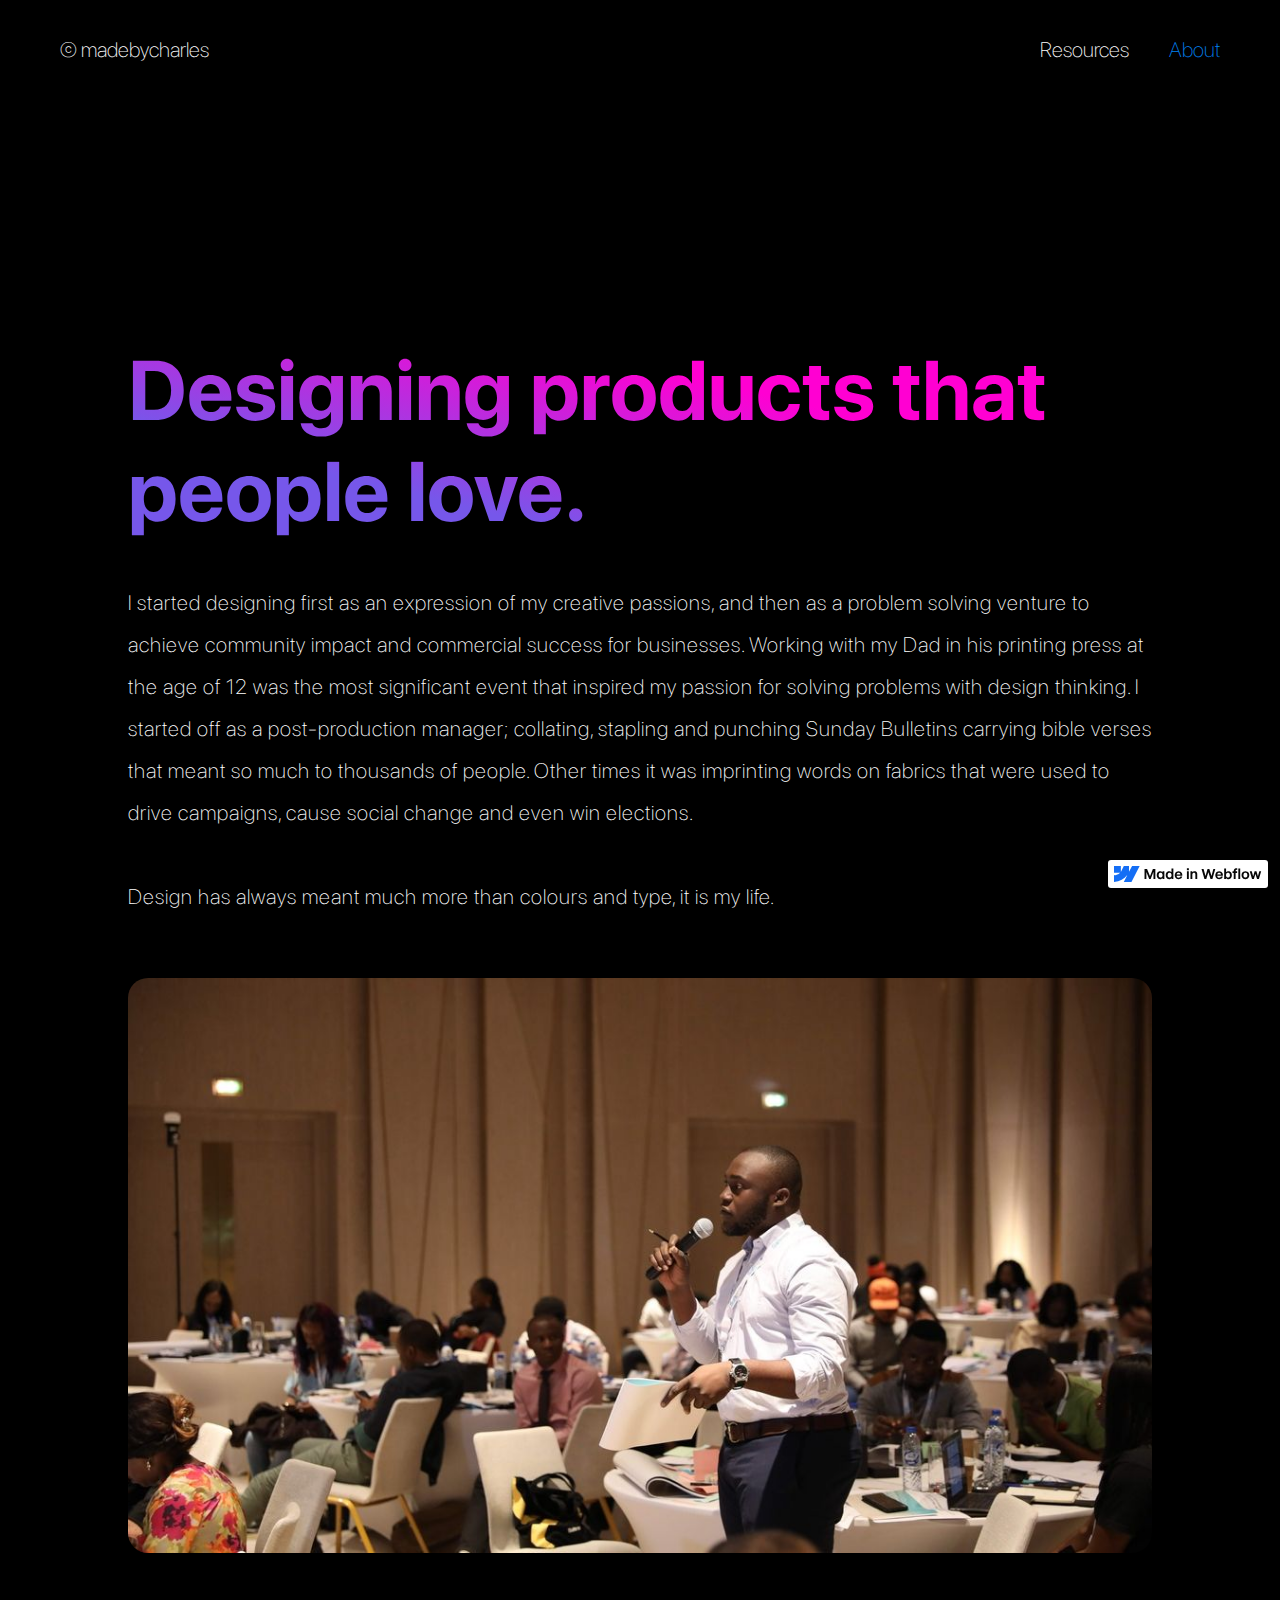
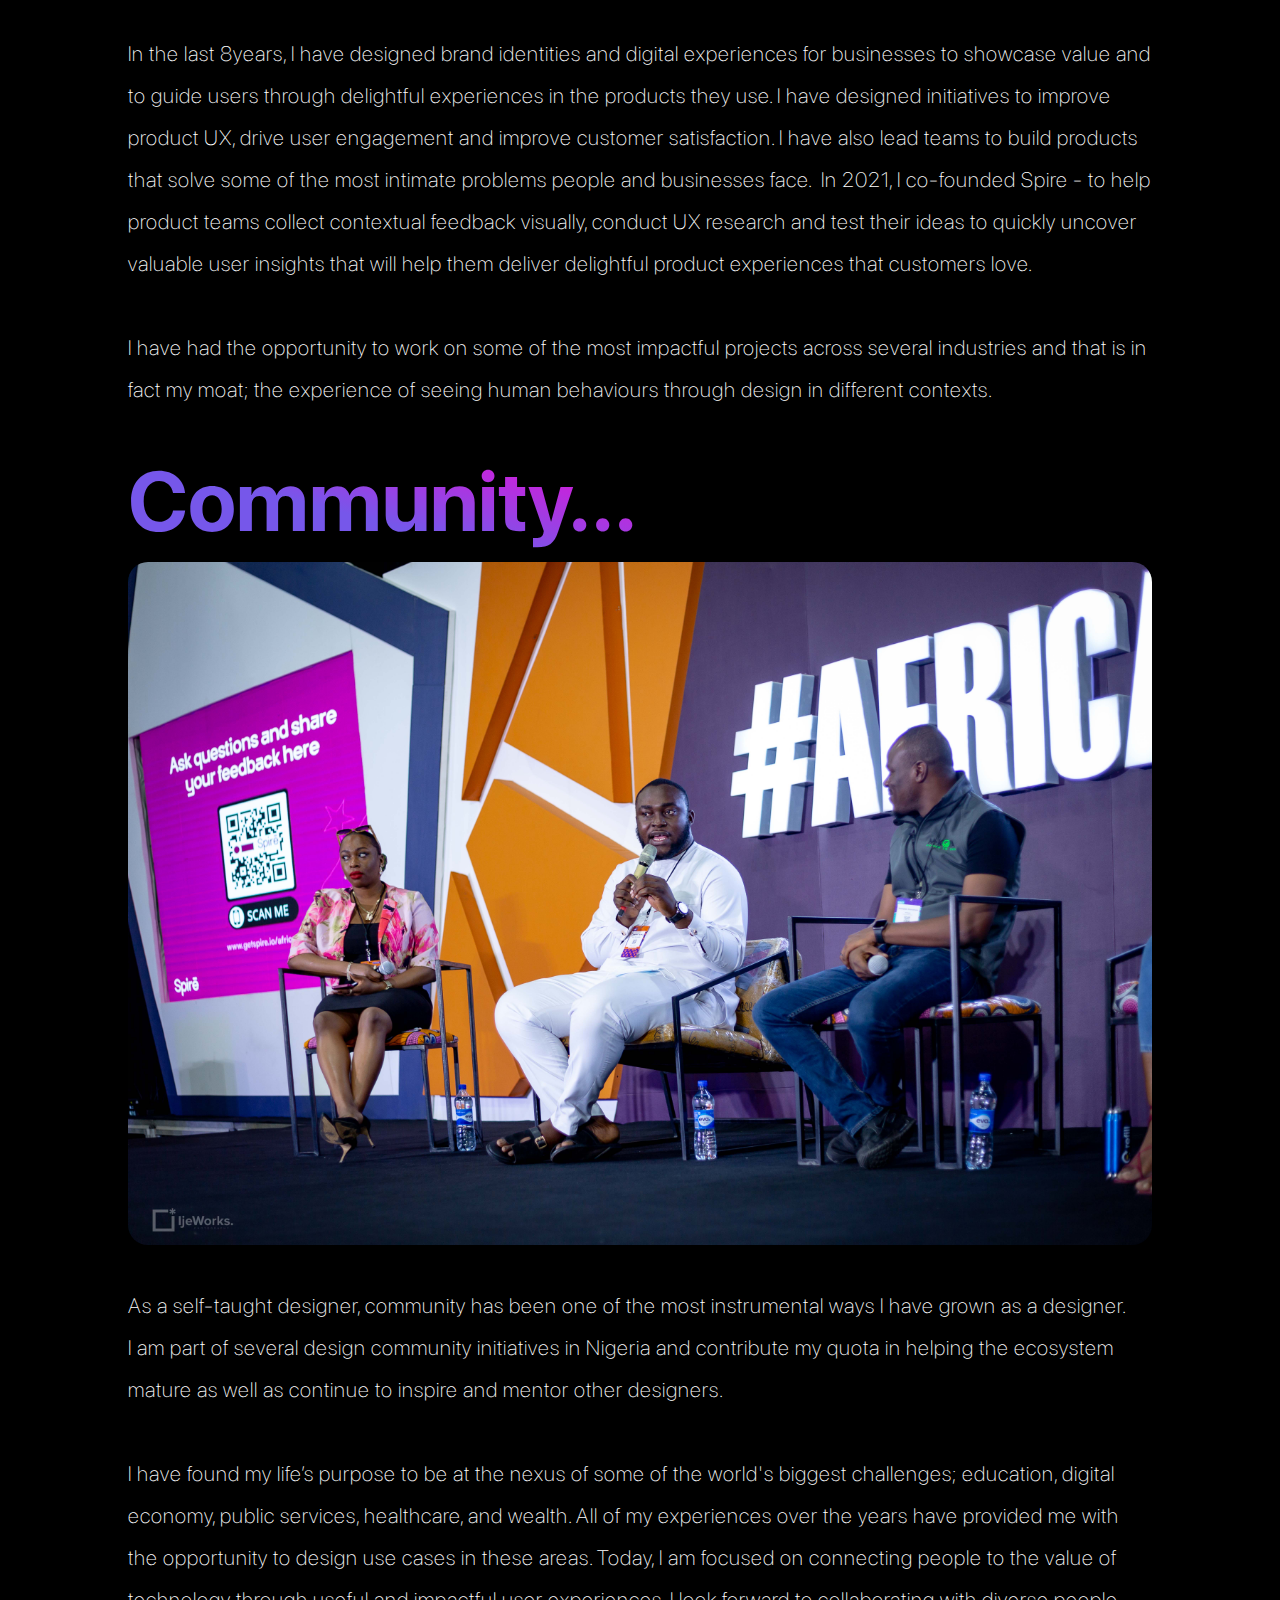
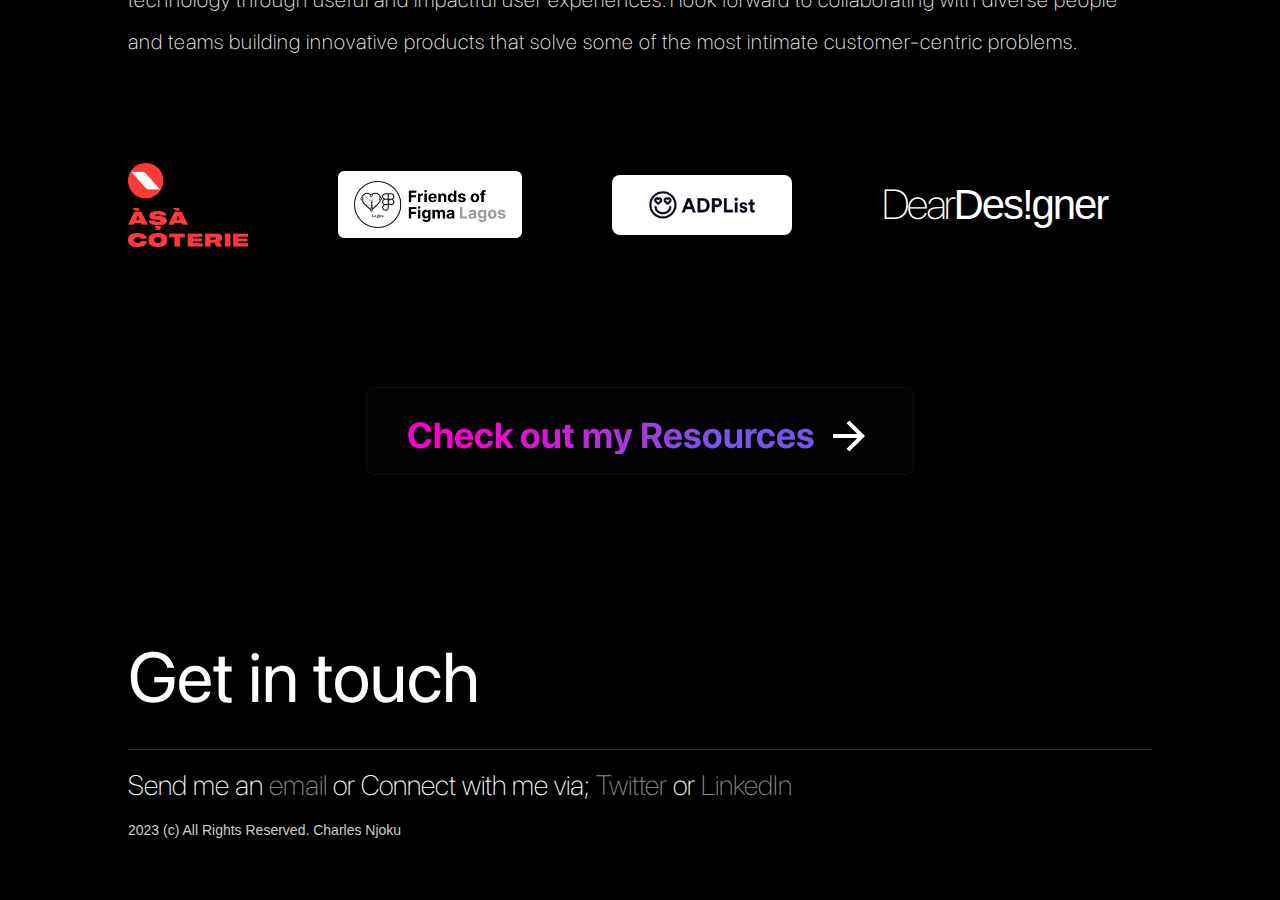
==== about.html @ 7028f0f1 "Updated website" ====
<!DOCTYPE html><!-- This site was created in Webflow. https://www.webflow.com --><!-- Last Published: Sat Oct 28 2023 09:27:41 GMT+0000 (Coordinated Universal Time) --><html data-wf-domain="madebycharley.webflow.io" data-wf-page="6355aa04afc16669c906de0a" data-wf-site="626efb1a12ae83162739e58c" data-wf-status="1" lang="en"><head>
	<meta http-equiv="Content-Type" content="text/html; charset=UTF-8"/>
<title>About | Charles Njoku</title>
	<link rel="canonical" href="http://madebycharley.webflow.io/about.html" />
<meta content="Charles is a technology entrepreneur and product designer with over 7years of experience designing and building impactful products" name="description"/><meta content="About | Charles Njoku" property="og:title"/><meta content="Charles is a technology entrepreneur and product designer with over 7years of experience designing and building impactful products" property="og:description"/><meta content="626efb1a12ae83162739e58c/62871b197a5df7852f27b88c_Screenshot 2022-05-20 at 05.34.19.png" property="og:image"/><meta content="About | Charles Njoku" property="twitter:title"/><meta content="Charles is a technology entrepreneur and product designer with over 7years of experience designing and building impactful products" property="twitter:description"/><meta content="626efb1a12ae83162739e58c/62871b197a5df7852f27b88c_Screenshot 2022-05-20 at 05.34.19.png" property="twitter:image"/><meta property="og:type" content="website"/><meta content="summary_large_image" name="twitter:card"/><meta content="width=device-width, initial-scale=1" name="viewport"/><meta content="Webflow" name="generator"/><link href="626efb1a12ae83162739e58c/css/madebycharley.webflow.e429fa708.css" rel="stylesheet" type="text/css"/><link href="https://fonts.googleapis.com" rel="preconnect"/><link href="https://fonts.gstatic.com" rel="preconnect" /><script src="ajax/libs/webfont/1.6.26/webfont.js" type="text/javascript"></script><script type="text/javascript">WebFont.load({  google: {    families: ["Gilda Display:regular"]  }});</script><script type="text/javascript">!function(o,c){var n=c.documentElement,t=" w-mod-";n.className+=t+"js",("ontouchstart"in o||o.DocumentTouch&&c instanceof DocumentTouch)&&(n.className+=t+"touch")}(window,document);</script><link href="626efb1a12ae83162739e58c/626f0499f31a954118c64ca2_32favicon.png" rel="shortcut icon" type="image/x-icon"/><link href="626efb1a12ae83162739e58c/626f04a3e9c905685769ca5d_256Webclip.png" rel="apple-touch-icon"/><script async="" src="https://www.googletagmanager.com/gtag/js?id=G-E3GXM5QDPF"></script><script type="text/javascript">window.dataLayer = window.dataLayer || [];function gtag(){dataLayer.push(arguments);}gtag('js', new Date());gtag('set', 'developer_id.dZGVlNj', true);gtag('config', 'G-E3GXM5QDPF');</script><!-- Google tag (gtag.js) -->
<script async src="https://www.googletagmanager.com/gtag/js?id=G-87N7XJH1MG"></script>
<script>
  window.dataLayer = window.dataLayer || [];
  function gtag(){dataLayer.push(arguments);}
  gtag('js', new Date());
  gtag('config', 'G-87N7XJH1MG');
</script></head><body class="pbody"><div data-animation="over-right" data-collapse="medium" data-duration="600" data-easing="ease" data-easing2="ease" data-doc-height="1" role="banner" class="navbar-2 w-nav"><a href="index.html" class="link-block-2 w-inline-block"><div class="text-block-4">© madebycharles</div></a><nav role="navigation" class="nav-menu-2 w-nav-menu"><a href="resources.html" class="pnavlink w-nav-link">Resources</a><a href="about.html" aria-current="page" class="pnavlink w-nav-link w--current">About</a></nav><div class="pmenu w-nav-button"><div class="icon-2 w-embed"><svg width="420" height="420" viewBox="0 0 24 24" fill="none" xmlns="http://www.w3.org/2000/svg">
<path d="M21 18.0001V20.0001H3V18.0001H21ZM6.596 3.90405L8.01 5.31805L4.828 8.50005L8.01 11.6821L6.596 13.0961L2 8.50005L6.596 3.90405ZM21 11.0001V13.0001H12V11.0001H21ZM21 4.00005V6.00005H12V4.00005H21Z" fill="currentColor"/>
</svg>
</div></div></div><div class="container w-container"><div class="div-block-12"><div class="margin"><h1 data-w-id="a2817b97-4e95-5607-36d5-6ddf8317a5cd" class="heading-14">Designing products that people love. </h1><p data-w-id="aaefde5f-9d6b-d6ff-3e7e-3e6c46dedc77" class="paragraph-2">I started designing first as an expression of my creative passions, and then as a problem solving venture to achieve community impact and commercial success for businesses. Working with my Dad in his printing press at the age of 12 was the most significant event that inspired my passion for solving problems with design thinking. I started off as a post-production manager; collating, stapling and punching Sunday Bulletins carrying bible verses that meant so much to thousands of people. Other times it was imprinting words on fabrics that were used to drive campaigns, cause social change and even win elections. <br/><br/>Design has always meant much more than colours and type, it is my life. <br/></p></div><img src="626efb1a12ae83162739e58c/628adb751971ae825607734a_200A1271.JPG" loading="lazy" sizes="(max-width: 479px) 92vw, (max-width: 767px) 90vw, (max-width: 991px) 92vw, 80vw" srcset="626efb1a12ae83162739e58c/628adb751971ae825607734a_200A1271-p-500.jpg 500w, 626efb1a12ae83162739e58c/628adb751971ae825607734a_200A1271-p-800.jpg 800w, 626efb1a12ae83162739e58c/628adb751971ae825607734a_200A1271-p-1080.jpg 1080w, 626efb1a12ae83162739e58c/628adb751971ae825607734a_200A1271-p-1600.jpg 1600w, 626efb1a12ae83162739e58c/628adb751971ae825607734a_200A1271-p-2000.jpg 2000w, 626efb1a12ae83162739e58c/628adb751971ae825607734a_200A1271-p-2600.jpg 2600w, 626efb1a12ae83162739e58c/628adb751971ae825607734a_200A1271-p-3200.jpg 3200w, 626efb1a12ae83162739e58c/628adb751971ae825607734a_200A1271.JPG 5336w" alt="Image of Charles Njoku holding a mic and speaking" class="image-12"/><div class="margin alt"><p class="paragraph-2 alt">In the last 8years, I have designed brand identities and digital experiences for businesses to showcase value and to guide users through delightful experiences in the products they use. I have designed initiatives to improve product UX, drive user engagement and improve customer satisfaction. I have also lead teams to build products that solve some of the most intimate problems people and businesses face.  In 2021, I co-founded Spire - to help product teams collect contextual feedback visually, conduct UX research and test their ideas to quickly uncover valuable user insights that will help them deliver delightful product experiences that customers love.<br/><br/>I have had the opportunity to work on some of the most impactful projects across several industries and that is in fact my moat; the experience of seeing human behaviours through design in different contexts. <br/></p><h2 class="heading-14">Community...</h2><img src="626efb1a12ae83162739e58c/6479548f6809616fa7561ea3_SPIRE 5.jpg" loading="lazy" sizes="(max-width: 479px) 92vw, (max-width: 767px) 90vw, (max-width: 991px) 92vw, 80vw" srcset="626efb1a12ae83162739e58c/6479548f6809616fa7561ea3_SPIRE 5-p-500.jpg 500w, 626efb1a12ae83162739e58c/6479548f6809616fa7561ea3_SPIRE 5-p-800.jpg 800w, 626efb1a12ae83162739e58c/6479548f6809616fa7561ea3_SPIRE 5-p-1080.jpg 1080w, 626efb1a12ae83162739e58c/6479548f6809616fa7561ea3_SPIRE 5-p-1600.jpg 1600w, 626efb1a12ae83162739e58c/6479548f6809616fa7561ea3_SPIRE 5-p-2000.jpg 2000w, 626efb1a12ae83162739e58c/6479548f6809616fa7561ea3_SPIRE 5-p-2600.jpg 2600w, 626efb1a12ae83162739e58c/6479548f6809616fa7561ea3_SPIRE 5-p-3200.jpg 3200w, 626efb1a12ae83162739e58c/6479548f6809616fa7561ea3_SPIRE 5.jpg 5760w" alt="Image of Charles Njoku holding a mic and speaking" class="image-12"/><p class="paragraph-2 alt">As a self-taught designer, community has been one of the most instrumental ways I have grown as a designer. I am part of several design community initiatives in Nigeria and contribute my quota in helping the ecosystem mature as well as continue to inspire and mentor other designers. <br/><br/>I have found my life’s purpose to be at the nexus of some of the world&#x27;s biggest challenges; education, digital economy, public services, healthcare, and wealth. All of my experiences over the years have provided me with the opportunity to design use cases in these areas. Today, I am focused on connecting people to the value of technology through useful and impactful user experiences. I look forward to collaborating with diverse people and teams building innovative products that solve some of the most intimate customer-centric problems. <br/></p><div class="div-block-65"><a href="https://twitter.com/AsaCoterie" target="_blank" class="asacoterie w-inline-block"><img src="626efb1a12ae83162739e58c/6355d7afd13ee9bb015c2ee8_AsaCoterie.png" loading="lazy" alt="Asa Coterie Logo" class="image-42"/></a><a href="https://twitter.com/FoF_Lagos" target="_blank" class="friendsfigma w-inline-block"><img src="626efb1a12ae83162739e58c/6355d98663bfed74e1544324_friendsoffigma.png" loading="lazy" alt="Friends of Figma Logo" class="image-43"/></a><a href="https://adplist.org/mentors/charles-njoku" target="_blank" class="adplist w-inline-block"><div class="text-block-45">This is some text inside of a div block.</div></a><a href="http://www.deardesigner.xyz/" target="_blank" class="link-5"><span class="text-span-8">Dear</span>Des!gner</a></div></div></div></div><div class="footer"><a data-w-id="5bade96d-647e-cac0-6d5e-30864b1724f0" href="resources.html" class="link-block w-inline-block"><h2 id="intro" class="introheads">Check out my Resources</h2><div style="-webkit-transform:translate3d(0px, 0, 0) scale3d(1, 1, 1) rotateX(0) rotateY(0) rotateZ(0) skew(0, 0);-moz-transform:translate3d(0px, 0, 0) scale3d(1, 1, 1) rotateX(0) rotateY(0) rotateZ(0) skew(0, 0);-ms-transform:translate3d(0px, 0, 0) scale3d(1, 1, 1) rotateX(0) rotateY(0) rotateZ(0) skew(0, 0);transform:translate3d(0px, 0, 0) scale3d(1, 1, 1) rotateX(0) rotateY(0) rotateZ(0) skew(0, 0)" class="icon-8 w-embed"><svg width="420" height="420" viewBox="0 0 24 24" fill="none" xmlns="http://www.w3.org/2000/svg">
<path d="M16.172 10.9999L10.808 5.63592L12.222 4.22192L20 11.9999L12.222 19.7779L10.808 18.3639L16.172 12.9999H4V10.9999H16.172Z" fill="currentColor"/>
</svg>
</div></a><div class="resume"><h3 class="heading-8">Get in touch</h3></div><div class="div-block-10"><div class="text-block-8">Send me an <a href="mailto:hello@charlesnjoku.com?subject=Enquiry%20from%20charlesnjoku.com" class="link-3">email </a>or Connect with me via; <a href="http://twitter.com/madebycharles" target="_blank" class="link-3">Twitter</a> or <a href="http://linkedin.com/in/madebycharles" target="_blank" class="link-3">LinkedIn</a></div><div class="text-block-44">2023 (c) All Rights Reserved. Charles Njoku</div></div></div><div class="portfolio-request"><div class="div-block-64"><div class="section-regular"><div class="container-x-small"><div class="heading-wrapper"><h4 class="heading-content">Request to view portfolio</h4><p class="paragraph-large">While my portfolio is free to be viewed by anyone, it is important to me to track who and why it is being viewed. Be rest assured your data is not shared with any third-party.</p></div><div class="form-card"><div class="w-form"><form id="email-form" name="email-form" data-name="Email Form" redirect="/portfolio" data-redirect="/portfolio" method="get" data-wf-page-id="6355aa04afc16669c906de0a" data-wf-element-id="049ea624-08c9-369a-b643-4cfa183ec699"><div class="w-layout-grid grid-one-column"><div class="text-field-wrapper"><div class="contact-field-label">Your name *</div><div class="text-field-icon-wrapper"><input type="text" class="contact-text-field w-input" maxlength="256" name="Name-2" data-name="Name 2" placeholder="Enter Your Name" id="Name-2"/><div class="field-icon w-embed"><svg width="24" height="24" viewBox="0 0 24 24" fill="none" xmlns="http://www.w3.org/2000/svg">
<circle cx="11.5788" cy="7.27803" r="4.77803" stroke="#4255BD" stroke-width="1.5" stroke-linecap="round" stroke-linejoin="round"/>
<path fill-rule="evenodd" clip-rule="evenodd" d="M4.00002 18.7013C3.99873 18.3654 4.07385 18.0336 4.2197 17.7311C4.67736 16.8157 5.96798 16.3306 7.03892 16.1109C7.81128 15.9461 8.59431 15.836 9.38217 15.7814C10.8408 15.6533 12.3079 15.6533 13.7666 15.7814C14.5544 15.8366 15.3374 15.9467 16.1099 16.1109C17.1808 16.3306 18.4714 16.77 18.9291 17.7311C19.2224 18.3479 19.2224 19.0639 18.9291 19.6807C18.4714 20.6418 17.1808 21.0812 16.1099 21.2917C15.3384 21.4633 14.5551 21.5766 13.7666 21.6304C12.5794 21.731 11.3866 21.7494 10.1968 21.6853C9.92221 21.6853 9.65677 21.6853 9.38217 21.6304C8.59663 21.5772 7.81632 21.464 7.04807 21.2917C5.96798 21.0812 4.68652 20.6418 4.2197 19.6807C4.0746 19.3746 3.99955 19.04 4.00002 18.7013Z" stroke="#4255BD" stroke-width="1.5" stroke-linecap="round" stroke-linejoin="round"/>
</svg></div></div></div><div class="text-field-wrapper"><div class="contact-field-label">Email address *</div><div class="text-field-icon-wrapper"><input type="email" class="contact-text-field w-input" maxlength="256" name="Email-2" data-name="Email 2" placeholder="Enter Your Email" id="Email-2"/><div class="field-icon w-embed"><svg width="24" height="24" viewBox="0 0 24 24" fill="none" xmlns="http://www.w3.org/2000/svg">
<path d="M17.2686 9.06104L13.0031 12.4953C12.1959 13.1282 11.0644 13.1282 10.2571 12.4953L5.95508 9.06104" stroke="#4255BD" stroke-width="1.5" stroke-linecap="round" stroke-linejoin="round"/>
<path fill-rule="evenodd" clip-rule="evenodd" d="M6.88787 3.5H16.3158C17.6752 3.51525 18.969 4.08993 19.896 5.0902C20.823 6.09048 21.3022 7.42903 21.222 8.79412V15.322C21.3022 16.6871 20.823 18.0256 19.896 19.0259C18.969 20.0262 17.6752 20.6009 16.3158 20.6161H6.88787C3.96796 20.6161 2 18.2407 2 15.322V8.79412C2 5.87545 3.96796 3.5 6.88787 3.5Z" stroke="#4255BD" stroke-width="1.5" stroke-linecap="round" stroke-linejoin="round"/>
</svg></div></div></div><div class="text-field-wrapper"><div class="contact-field-label">What best describes why you are viewing my portfolio?*</div><div class="text-field-icon-wrapper"><select id="Role" name="Role" data-name="Role" required="" class="contact-text-field alt w-select"><option value="">Select one...</option><option value="Recruiter">Looking to Hire</option><option value="Inspiration">Portfolio Inspiration</option><option value="Contractor">Freelance Engagement</option><option value="Others">Just Surfing</option></select></div></div></div><div class="form-button-wrapper"><input type="submit" value="Submit" data-wait="Please wait..." class="form-submit-button w-button"/></div></form><div class="contact-success-message w-form-done"><div>Thank you! Your submission has been received!</div></div><div class="w-form-fail"><div>Oops! Something went wrong while submitting the form.</div></div></div></div></div><div data-w-id="049ea624-08c9-369a-b643-4cfa183ec6b4" class="icon-14 w-embed"><svg width="420" height="420" viewBox="0 0 24 24" fill="none" xmlns="http://www.w3.org/2000/svg">
<path d="M12 22C6.477 22 2 17.523 2 12C2 6.477 6.477 2 12 2C17.523 2 22 6.477 22 12C22 17.523 17.523 22 12 22ZM12 10.586L9.172 7.757L7.757 9.172L10.586 12L7.757 14.828L9.172 16.243L12 13.414L14.828 16.243L16.243 14.828L13.414 12L16.243 9.172L14.828 7.757L12 10.586Z" fill="currentColor"/>
</svg>
</div></div></div></div><script src="js/jquery-3.5.1.min.dc5e7f18c8.js" type="text/javascript" ></script><script src="626efb1a12ae83162739e58c/js/webflow.aa2b5d28e.js" type="text/javascript"></script></body></html>
---- 626efb1a12ae83162739e58c/css/madebycharley.webflow.e429fa708.css ----
html {
  -ms-text-size-adjust: 100%;
  -webkit-text-size-adjust: 100%;
  font-family: sans-serif;
}

body {
  margin: 0;
}

article, aside, details, figcaption, figure, footer, header, hgroup, main, menu, nav, section, summary {
  display: block;
}

audio, canvas, progress, video {
  vertical-align: baseline;
  display: inline-block;
}

audio:not([controls]) {
  height: 0;
  display: none;
}

[hidden], template {
  display: none;
}

a {
  background-color: rgba(0, 0, 0, 0);
}

a:active, a:hover {
  outline: 0;
}

abbr[title] {
  border-bottom: 1px dotted;
}

b, strong {
  font-weight: bold;
}

dfn {
  font-style: italic;
}

h1 {
  margin: .67em 0;
  font-size: 2em;
}

mark {
  color: #000;
  background: #ff0;
}

small {
  font-size: 80%;
}

sub, sup {
  vertical-align: baseline;
  font-size: 75%;
  line-height: 0;
  position: relative;
}

sup {
  top: -.5em;
}

sub {
  bottom: -.25em;
}

img {
  border: 0;
}

svg:not(:root) {
  overflow: hidden;
}

figure {
  margin: 1em 40px;
}

hr {
  box-sizing: content-box;
  height: 0;
}

pre {
  overflow: auto;
}

code, kbd, pre, samp {
  font-family: monospace;
  font-size: 1em;
}

button, input, optgroup, select, textarea {
  color: inherit;
  font: inherit;
  margin: 0;
}

button {
  overflow: visible;
}

button, select {
  text-transform: none;
}

button, html input[type="button"], input[type="reset"] {
  -webkit-appearance: button;
  cursor: pointer;
}

button[disabled], html input[disabled] {
  cursor: default;
}

button::-moz-focus-inner, input::-moz-focus-inner {
  border: 0;
  padding: 0;
}

input {
  line-height: normal;
}

input[type="checkbox"], input[type="radio"] {
  box-sizing: border-box;
  padding: 0;
}

input[type="number"]::-webkit-inner-spin-button, input[type="number"]::-webkit-outer-spin-button {
  height: auto;
}

input[type="search"] {
  -webkit-appearance: none;
}

input[type="search"]::-webkit-search-cancel-button, input[type="search"]::-webkit-search-decoration {
  -webkit-appearance: none;
}

fieldset {
  border: 1px solid silver;
  margin: 0 2px;
  padding: .35em .625em .75em;
}

legend {
  border: 0;
  padding: 0;
}

textarea {
  overflow: auto;
}

optgroup {
  font-weight: bold;
}

table {
  border-collapse: collapse;
  border-spacing: 0;
}

td, th {
  padding: 0;
}

@font-face {
  font-family: webflow-icons;
  src: url("[data-uri]") format("truetype");
  font-weight: normal;
  font-style: normal;
}

[class^="w-icon-"], [class*=" w-icon-"] {
  speak: none;
  font-variant: normal;
  text-transform: none;
  -webkit-font-smoothing: antialiased;
  -moz-osx-font-smoothing: grayscale;
  font-style: normal;
  font-weight: normal;
  line-height: 1;
  font-family: webflow-icons !important;
}

.w-icon-slider-right:before {
  content: "";
}

.w-icon-slider-left:before {
  content: "";
}

.w-icon-nav-menu:before {
  content: "";
}

.w-icon-arrow-down:before, .w-icon-dropdown-toggle:before {
  content: "";
}

.w-icon-file-upload-remove:before {
  content: "";
}

.w-icon-file-upload-icon:before {
  content: "";
}

* {
  box-sizing: border-box;
}

html {
  height: 100%;
}

body {
  min-height: 100%;
  color: #333;
  background-color: #fff;
  margin: 0;
  font-family: Arial, sans-serif;
  font-size: 14px;
  line-height: 20px;
}

img {
  max-width: 100%;
  vertical-align: middle;
  display: inline-block;
}

html.w-mod-touch * {
  background-attachment: scroll !important;
}

.w-block {
  display: block;
}

.w-inline-block {
  max-width: 100%;
  display: inline-block;
}

.w-clearfix:before, .w-clearfix:after {
  content: " ";
  grid-area: 1 / 1 / 2 / 2;
  display: table;
}

.w-clearfix:after {
  clear: both;
}

.w-hidden {
  display: none;
}

.w-button {
  color: #fff;
  line-height: inherit;
  cursor: pointer;
  background-color: #3898ec;
  border: 0;
  border-radius: 0;
  padding: 9px 15px;
  text-decoration: none;
  display: inline-block;
}

input.w-button {
  -webkit-appearance: button;
}

html[data-w-dynpage] [data-w-cloak] {
  color: rgba(0, 0, 0, 0) !important;
}

.w-webflow-badge, .w-webflow-badge * {
  z-index: auto;
  visibility: visible;
  box-sizing: border-box;
  width: auto;
  height: auto;
  max-height: none;
  max-width: none;
  min-height: 0;
  min-width: 0;
  float: none;
  clear: none;
  box-shadow: none;
  opacity: 1;
  direction: ltr;
  font-family: inherit;
  font-weight: inherit;
  color: inherit;
  font-size: inherit;
  line-height: inherit;
  font-style: inherit;
  font-variant: inherit;
  text-align: inherit;
  letter-spacing: inherit;
  -webkit-text-decoration: inherit;
  text-decoration: inherit;
  text-indent: 0;
  text-transform: inherit;
  text-shadow: none;
  font-smoothing: auto;
  vertical-align: baseline;
  cursor: inherit;
  white-space: inherit;
  word-break: normal;
  word-spacing: normal;
  word-wrap: normal;
  background: none;
  border: 0 rgba(0, 0, 0, 0);
  border-radius: 0;
  margin: 0;
  padding: 0;
  list-style-type: disc;
  transition: none;
  display: block;
  position: static;
  top: auto;
  bottom: auto;
  left: auto;
  right: auto;
  overflow: visible;
  transform: none;
}

.w-webflow-badge {
  white-space: nowrap;
  cursor: pointer;
  box-shadow: 0 0 0 1px rgba(0, 0, 0, .1), 0 1px 3px rgba(0, 0, 0, .1);
  visibility: visible !important;
  z-index: 2147483647 !important;
  color: #aaadb0 !important;
  opacity: 1 !important;
  width: auto !important;
  height: auto !important;
  background-color: #fff !important;
  border-radius: 3px !important;
  margin: 0 !important;
  padding: 6px !important;
  font-size: 12px !important;
  line-height: 14px !important;
  text-decoration: none !important;
  display: inline-block !important;
  position: fixed !important;
  top: auto !important;
  bottom: 12px !important;
  left: auto !important;
  right: 12px !important;
  overflow: visible !important;
  transform: none !important;
}

.w-webflow-badge > img {
  visibility: visible !important;
  opacity: 1 !important;
  vertical-align: middle !important;
  display: inline-block !important;
}

h1, h2, h3, h4, h5, h6 {
  margin-bottom: 10px;
  font-weight: bold;
}

h1 {
  margin-top: 20px;
  font-size: 38px;
  line-height: 44px;
}

h2 {
  margin-top: 20px;
  font-size: 32px;
  line-height: 36px;
}

h3 {
  margin-top: 20px;
  font-size: 24px;
  line-height: 30px;
}

h4 {
  margin-top: 10px;
  font-size: 18px;
  line-height: 24px;
}

h5 {
  margin-top: 10px;
  font-size: 14px;
  line-height: 20px;
}

h6 {
  margin-top: 10px;
  font-size: 12px;
  line-height: 18px;
}

p {
  margin-top: 0;
  margin-bottom: 10px;
}

blockquote {
  border-left: 5px solid #e2e2e2;
  margin: 0 0 10px;
  padding: 10px 20px;
  font-size: 18px;
  line-height: 22px;
}

figure {
  margin: 0 0 10px;
}

figcaption {
  text-align: center;
  margin-top: 5px;
}

ul, ol {
  margin-top: 0;
  margin-bottom: 10px;
  padding-left: 40px;
}

.w-list-unstyled {
  padding-left: 0;
  list-style: none;
}

.w-embed:before, .w-embed:after {
  content: " ";
  grid-area: 1 / 1 / 2 / 2;
  display: table;
}

.w-embed:after {
  clear: both;
}

.w-video {
  width: 100%;
  padding: 0;
  position: relative;
}

.w-video iframe, .w-video object, .w-video embed {
  width: 100%;
  height: 100%;
  border: none;
  position: absolute;
  top: 0;
  left: 0;
}

fieldset {
  border: 0;
  margin: 0;
  padding: 0;
}

button, [type="button"], [type="reset"] {
  cursor: pointer;
  -webkit-appearance: button;
  border: 0;
}

.w-form {
  margin: 0 0 15px;
}

.w-form-done {
  text-align: center;
  background-color: #ddd;
  padding: 20px;
  display: none;
}

.w-form-fail {
  background-color: #ffdede;
  margin-top: 10px;
  padding: 10px;
  display: none;
}

label {
  margin-bottom: 5px;
  font-weight: bold;
  display: block;
}

.w-input, .w-select {
  width: 100%;
  height: 38px;
  color: #333;
  vertical-align: middle;
  background-color: #fff;
  border: 1px solid #ccc;
  margin-bottom: 10px;
  padding: 8px 12px;
  font-size: 14px;
  line-height: 1.42857;
  display: block;
}

.w-input:-moz-placeholder, .w-select:-moz-placeholder {
  color: #999;
}

.w-input::-moz-placeholder, .w-select::-moz-placeholder {
  color: #999;
  opacity: 1;
}

.w-input::-webkit-input-placeholder, .w-select::-webkit-input-placeholder {
  color: #999;
}

.w-input:focus, .w-select:focus {
  border-color: #3898ec;
  outline: 0;
}

.w-input[disabled], .w-select[disabled], .w-input[readonly], .w-select[readonly], fieldset[disabled] .w-input, fieldset[disabled] .w-select {
  cursor: not-allowed;
}

.w-input[disabled]:not(.w-input-disabled), .w-select[disabled]:not(.w-input-disabled), .w-input[readonly], .w-select[readonly], fieldset[disabled]:not(.w-input-disabled) .w-input, fieldset[disabled]:not(.w-input-disabled) .w-select {
  background-color: #eee;
}

textarea.w-input, textarea.w-select {
  height: auto;
}

.w-select {
  background-color: #f3f3f3;
}

.w-select[multiple] {
  height: auto;
}

.w-form-label {
  cursor: pointer;
  margin-bottom: 0;
  font-weight: normal;
  display: inline-block;
}

.w-radio {
  margin-bottom: 5px;
  padding-left: 20px;
  display: block;
}

.w-radio:before, .w-radio:after {
  content: " ";
  grid-area: 1 / 1 / 2 / 2;
  display: table;
}

.w-radio:after {
  clear: both;
}

.w-radio-input {
  float: left;
  margin: 3px 0 0 -20px;
  line-height: normal;
}

.w-file-upload {
  margin-bottom: 10px;
  display: block;
}

.w-file-upload-input {
  width: .1px;
  height: .1px;
  opacity: 0;
  z-index: -100;
  position: absolute;
  overflow: hidden;
}

.w-file-upload-default, .w-file-upload-uploading, .w-file-upload-success {
  color: #333;
  display: inline-block;
}

.w-file-upload-error {
  margin-top: 10px;
  display: block;
}

.w-file-upload-default.w-hidden, .w-file-upload-uploading.w-hidden, .w-file-upload-error.w-hidden, .w-file-upload-success.w-hidden {
  display: none;
}

.w-file-upload-uploading-btn {
  cursor: pointer;
  background-color: #fafafa;
  border: 1px solid #ccc;
  margin: 0;
  padding: 8px 12px;
  font-size: 14px;
  font-weight: normal;
  display: flex;
}

.w-file-upload-file {
  background-color: #fafafa;
  border: 1px solid #ccc;
  flex-grow: 1;
  justify-content: space-between;
  margin: 0;
  padding: 8px 9px 8px 11px;
  display: flex;
}

.w-file-upload-file-name {
  font-size: 14px;
  font-weight: normal;
  display: block;
}

.w-file-remove-link {
  width: auto;
  height: auto;
  cursor: pointer;
  margin-top: 3px;
  margin-left: 10px;
  padding: 3px;
  display: block;
}

.w-icon-file-upload-remove {
  margin: auto;
  font-size: 10px;
}

.w-file-upload-error-msg {
  color: #ea384c;
  padding: 2px 0;
  display: inline-block;
}

.w-file-upload-info {
  padding: 0 12px;
  line-height: 38px;
  display: inline-block;
}

.w-file-upload-label {
  cursor: pointer;
  background-color: #fafafa;
  border: 1px solid #ccc;
  margin: 0;
  padding: 8px 12px;
  font-size: 14px;
  font-weight: normal;
  display: inline-block;
}

.w-icon-file-upload-icon, .w-icon-file-upload-uploading {
  width: 20px;
  margin-right: 8px;
  display: inline-block;
}

.w-icon-file-upload-uploading {
  height: 20px;
}

.w-container {
  max-width: 940px;
  margin-left: auto;
  margin-right: auto;
}

.w-container:before, .w-container:after {
  content: " ";
  grid-area: 1 / 1 / 2 / 2;
  display: table;
}

.w-container:after {
  clear: both;
}

.w-container .w-row {
  margin-left: -10px;
  margin-right: -10px;
}

.w-row:before, .w-row:after {
  content: " ";
  grid-area: 1 / 1 / 2 / 2;
  display: table;
}

.w-row:after {
  clear: both;
}

.w-row .w-row {
  margin-left: 0;
  margin-right: 0;
}

.w-col {
  float: left;
  width: 100%;
  min-height: 1px;
  padding-left: 10px;
  padding-right: 10px;
  position: relative;
}

.w-col .w-col {
  padding-left: 0;
  padding-right: 0;
}

.w-col-1 {
  width: 8.33333%;
}

.w-col-2 {
  width: 16.6667%;
}

.w-col-3 {
  width: 25%;
}

.w-col-4 {
  width: 33.3333%;
}

.w-col-5 {
  width: 41.6667%;
}

.w-col-6 {
  width: 50%;
}

.w-col-7 {
  width: 58.3333%;
}

.w-col-8 {
  width: 66.6667%;
}

.w-col-9 {
  width: 75%;
}

.w-col-10 {
  width: 83.3333%;
}

.w-col-11 {
  width: 91.6667%;
}

.w-col-12 {
  width: 100%;
}

.w-hidden-main {
  display: none !important;
}

@media screen and (max-width: 991px) {
  .w-container {
    max-width: 728px;
  }

  .w-hidden-main {
    display: inherit !important;
  }

  .w-hidden-medium {
    display: none !important;
  }

  .w-col-medium-1 {
    width: 8.33333%;
  }

  .w-col-medium-2 {
    width: 16.6667%;
  }

  .w-col-medium-3 {
    width: 25%;
  }

  .w-col-medium-4 {
    width: 33.3333%;
  }

  .w-col-medium-5 {
    width: 41.6667%;
  }

  .w-col-medium-6 {
    width: 50%;
  }

  .w-col-medium-7 {
    width: 58.3333%;
  }

  .w-col-medium-8 {
    width: 66.6667%;
  }

  .w-col-medium-9 {
    width: 75%;
  }

  .w-col-medium-10 {
    width: 83.3333%;
  }

  .w-col-medium-11 {
    width: 91.6667%;
  }

  .w-col-medium-12 {
    width: 100%;
  }

  .w-col-stack {
    width: 100%;
    left: auto;
    right: auto;
  }
}

@media screen and (max-width: 767px) {
  .w-hidden-main, .w-hidden-medium {
    display: inherit !important;
  }

  .w-hidden-small {
    display: none !important;
  }

  .w-row, .w-container .w-row {
    margin-left: 0;
    margin-right: 0;
  }

  .w-col {
    width: 100%;
    left: auto;
    right: auto;
  }

  .w-col-small-1 {
    width: 8.33333%;
  }

  .w-col-small-2 {
    width: 16.6667%;
  }

  .w-col-small-3 {
    width: 25%;
  }

  .w-col-small-4 {
    width: 33.3333%;
  }

  .w-col-small-5 {
    width: 41.6667%;
  }

  .w-col-small-6 {
    width: 50%;
  }

  .w-col-small-7 {
    width: 58.3333%;
  }

  .w-col-small-8 {
    width: 66.6667%;
  }

  .w-col-small-9 {
    width: 75%;
  }

  .w-col-small-10 {
    width: 83.3333%;
  }

  .w-col-small-11 {
    width: 91.6667%;
  }

  .w-col-small-12 {
    width: 100%;
  }
}

@media screen and (max-width: 479px) {
  .w-container {
    max-width: none;
  }

  .w-hidden-main, .w-hidden-medium, .w-hidden-small {
    display: inherit !important;
  }

  .w-hidden-tiny {
    display: none !important;
  }

  .w-col {
    width: 100%;
  }

  .w-col-tiny-1 {
    width: 8.33333%;
  }

  .w-col-tiny-2 {
    width: 16.6667%;
  }

  .w-col-tiny-3 {
    width: 25%;
  }

  .w-col-tiny-4 {
    width: 33.3333%;
  }

  .w-col-tiny-5 {
    width: 41.6667%;
  }

  .w-col-tiny-6 {
    width: 50%;
  }

  .w-col-tiny-7 {
    width: 58.3333%;
  }

  .w-col-tiny-8 {
    width: 66.6667%;
  }

  .w-col-tiny-9 {
    width: 75%;
  }

  .w-col-tiny-10 {
    width: 83.3333%;
  }

  .w-col-tiny-11 {
    width: 91.6667%;
  }

  .w-col-tiny-12 {
    width: 100%;
  }
}

.w-widget {
  position: relative;
}

.w-widget-map {
  width: 100%;
  height: 400px;
}

.w-widget-map label {
  width: auto;
  display: inline;
}

.w-widget-map img {
  max-width: inherit;
}

.w-widget-map .gm-style-iw {
  text-align: center;
}

.w-widget-map .gm-style-iw > button {
  display: none !important;
}

.w-widget-twitter {
  overflow: hidden;
}

.w-widget-twitter-count-shim {
  vertical-align: top;
  width: 28px;
  height: 20px;
  text-align: center;
  background: #fff;
  border: 1px solid #758696;
  border-radius: 3px;
  display: inline-block;
  position: relative;
}

.w-widget-twitter-count-shim * {
  pointer-events: none;
  -webkit-user-select: none;
  -ms-user-select: none;
  user-select: none;
}

.w-widget-twitter-count-shim .w-widget-twitter-count-inner {
  text-align: center;
  color: #999;
  font-family: serif;
  font-size: 15px;
  line-height: 12px;
  position: relative;
}

.w-widget-twitter-count-shim .w-widget-twitter-count-clear {
  display: block;
  position: relative;
}

.w-widget-twitter-count-shim.w--large {
  width: 36px;
  height: 28px;
}

.w-widget-twitter-count-shim.w--large .w-widget-twitter-count-inner {
  font-size: 18px;
  line-height: 18px;
}

.w-widget-twitter-count-shim:not(.w--vertical) {
  margin-left: 5px;
  margin-right: 8px;
}

.w-widget-twitter-count-shim:not(.w--vertical).w--large {
  margin-left: 6px;
}

.w-widget-twitter-count-shim:not(.w--vertical):before, .w-widget-twitter-count-shim:not(.w--vertical):after {
  content: " ";
  height: 0;
  width: 0;
  pointer-events: none;
  border: solid rgba(0, 0, 0, 0);
  position: absolute;
  top: 50%;
  left: 0;
}

.w-widget-twitter-count-shim:not(.w--vertical):before {
  border-width: 4px;
  border-color: rgba(117, 134, 150, 0) #5d6c7b rgba(117, 134, 150, 0) rgba(117, 134, 150, 0);
  margin-top: -4px;
  margin-left: -9px;
}

.w-widget-twitter-count-shim:not(.w--vertical).w--large:before {
  border-width: 5px;
  margin-top: -5px;
  margin-left: -10px;
}

.w-widget-twitter-count-shim:not(.w--vertical):after {
  border-width: 4px;
  border-color: rgba(255, 255, 255, 0) #fff rgba(255, 255, 255, 0) rgba(255, 255, 255, 0);
  margin-top: -4px;
  margin-left: -8px;
}

.w-widget-twitter-count-shim:not(.w--vertical).w--large:after {
  border-width: 5px;
  margin-top: -5px;
  margin-left: -9px;
}

.w-widget-twitter-count-shim.w--vertical {
  width: 61px;
  height: 33px;
  margin-bottom: 8px;
}

.w-widget-twitter-count-shim.w--vertical:before, .w-widget-twitter-count-shim.w--vertical:after {
  content: " ";
  height: 0;
  width: 0;
  pointer-events: none;
  border: solid rgba(0, 0, 0, 0);
  position: absolute;
  top: 100%;
  left: 50%;
}

.w-widget-twitter-count-shim.w--vertical:before {
  border-width: 5px;
  border-color: #5d6c7b rgba(117, 134, 150, 0) rgba(117, 134, 150, 0);
  margin-left: -5px;
}

.w-widget-twitter-count-shim.w--vertical:after {
  border-width: 4px;
  border-color: #fff rgba(255, 255, 255, 0) rgba(255, 255, 255, 0);
  margin-left: -4px;
}

.w-widget-twitter-count-shim.w--vertical .w-widget-twitter-count-inner {
  font-size: 18px;
  line-height: 22px;
}

.w-widget-twitter-count-shim.w--vertical.w--large {
  width: 76px;
}

.w-background-video {
  height: 500px;
  color: #fff;
  position: relative;
  overflow: hidden;
}

.w-background-video > video {
  width: 100%;
  height: 100%;
  object-fit: cover;
  z-index: -100;
  background-position: 50%;
  background-size: cover;
  margin: auto;
  position: absolute;
  top: -100%;
  bottom: -100%;
  left: -100%;
  right: -100%;
}

.w-background-video > video::-webkit-media-controls-start-playback-button {
  -webkit-appearance: none;
  display: none !important;
}

.w-background-video--control {
  background-color: rgba(0, 0, 0, 0);
  padding: 0;
  position: absolute;
  bottom: 1em;
  right: 1em;
}

.w-background-video--control > [hidden] {
  display: none !important;
}

.w-slider {
  height: 300px;
  text-align: center;
  clear: both;
  -webkit-tap-highlight-color: rgba(0, 0, 0, 0);
  tap-highlight-color: rgba(0, 0, 0, 0);
  background: #ddd;
  position: relative;
}

.w-slider-mask {
  z-index: 1;
  height: 100%;
  white-space: nowrap;
  display: block;
  position: relative;
  left: 0;
  right: 0;
  overflow: hidden;
}

.w-slide {
  vertical-align: top;
  width: 100%;
  height: 100%;
  white-space: normal;
  text-align: left;
  display: inline-block;
  position: relative;
}

.w-slider-nav {
  z-index: 2;
  height: 40px;
  text-align: center;
  -webkit-tap-highlight-color: rgba(0, 0, 0, 0);
  tap-highlight-color: rgba(0, 0, 0, 0);
  margin: auto;
  padding-top: 10px;
  position: absolute;
  top: auto;
  bottom: 0;
  left: 0;
  right: 0;
}

.w-slider-nav.w-round > div {
  border-radius: 100%;
}

.w-slider-nav.w-num > div {
  width: auto;
  height: auto;
  font-size: inherit;
  line-height: inherit;
  padding: .2em .5em;
}

.w-slider-nav.w-shadow > div {
  box-shadow: 0 0 3px rgba(51, 51, 51, .4);
}

.w-slider-nav-invert {
  color: #fff;
}

.w-slider-nav-invert > div {
  background-color: rgba(34, 34, 34, .4);
}

.w-slider-nav-invert > div.w-active {
  background-color: #222;
}

.w-slider-dot {
  width: 1em;
  height: 1em;
  cursor: pointer;
  background-color: rgba(255, 255, 255, .4);
  margin: 0 3px .5em;
  transition: background-color .1s, color .1s;
  display: inline-block;
  position: relative;
}

.w-slider-dot.w-active {
  background-color: #fff;
}

.w-slider-dot:focus {
  outline: none;
  box-shadow: 0 0 0 2px #fff;
}

.w-slider-dot:focus.w-active {
  box-shadow: none;
}

.w-slider-arrow-left, .w-slider-arrow-right {
  width: 80px;
  cursor: pointer;
  color: #fff;
  -webkit-tap-highlight-color: rgba(0, 0, 0, 0);
  tap-highlight-color: rgba(0, 0, 0, 0);
  -webkit-user-select: none;
  -ms-user-select: none;
  user-select: none;
  margin: auto;
  font-size: 40px;
  position: absolute;
  top: 0;
  bottom: 0;
  left: 0;
  right: 0;
  overflow: hidden;
}

.w-slider-arrow-left [class^="w-icon-"], .w-slider-arrow-right [class^="w-icon-"], .w-slider-arrow-left [class*=" w-icon-"], .w-slider-arrow-right [class*=" w-icon-"] {
  position: absolute;
}

.w-slider-arrow-left:focus, .w-slider-arrow-right:focus {
  outline: 0;
}

.w-slider-arrow-left {
  z-index: 3;
  right: auto;
}

.w-slider-arrow-right {
  z-index: 4;
  left: auto;
}

.w-icon-slider-left, .w-icon-slider-right {
  width: 1em;
  height: 1em;
  margin: auto;
  top: 0;
  bottom: 0;
  left: 0;
  right: 0;
}

.w-slider-aria-label {
  clip: rect(0 0 0 0);
  height: 1px;
  width: 1px;
  border: 0;
  margin: -1px;
  padding: 0;
  position: absolute;
  overflow: hidden;
}

.w-slider-force-show {
  display: block !important;
}

.w-dropdown {
  text-align: left;
  z-index: 900;
  margin-left: auto;
  margin-right: auto;
  display: inline-block;
  position: relative;
}

.w-dropdown-btn, .w-dropdown-toggle, .w-dropdown-link {
  vertical-align: top;
  color: #222;
  text-align: left;
  white-space: nowrap;
  margin-left: auto;
  margin-right: auto;
  padding: 20px;
  text-decoration: none;
  position: relative;
}

.w-dropdown-toggle {
  -webkit-user-select: none;
  -ms-user-select: none;
  user-select: none;
  cursor: pointer;
  padding-right: 40px;
  display: inline-block;
}

.w-dropdown-toggle:focus {
  outline: 0;
}

.w-icon-dropdown-toggle {
  width: 1em;
  height: 1em;
  margin: auto 20px auto auto;
  position: absolute;
  top: 0;
  bottom: 0;
  right: 0;
}

.w-dropdown-list {
  min-width: 100%;
  background: #ddd;
  display: none;
  position: absolute;
}

.w-dropdown-list.w--open {
  display: block;
}

.w-dropdown-link {
  color: #222;
  padding: 10px 20px;
  display: block;
}

.w-dropdown-link.w--current {
  color: #0082f3;
}

.w-dropdown-link:focus {
  outline: 0;
}

@media screen and (max-width: 767px) {
  .w-nav-brand {
    padding-left: 10px;
  }
}

.w-lightbox-backdrop {
  cursor: auto;
  letter-spacing: normal;
  text-indent: 0;
  text-shadow: none;
  text-transform: none;
  visibility: visible;
  white-space: normal;
  word-break: normal;
  word-spacing: normal;
  word-wrap: normal;
  color: #fff;
  text-align: center;
  z-index: 2000;
  opacity: 0;
  -webkit-user-select: none;
  -moz-user-select: none;
  -webkit-tap-highlight-color: transparent;
  background: rgba(0, 0, 0, .9);
  outline: 0;
  font-family: Helvetica Neue, Helvetica, Ubuntu, Segoe UI, Verdana, sans-serif;
  font-size: 17px;
  font-style: normal;
  font-weight: 300;
  line-height: 1.2;
  list-style: disc;
  position: fixed;
  top: 0;
  bottom: 0;
  left: 0;
  right: 0;
  -webkit-transform: translate(0);
}

.w-lightbox-backdrop, .w-lightbox-container {
  height: 100%;
  -webkit-overflow-scrolling: touch;
  overflow: auto;
}

.w-lightbox-content {
  height: 100vh;
  position: relative;
  overflow: hidden;
}

.w-lightbox-view {
  width: 100vw;
  height: 100vh;
  opacity: 0;
  position: absolute;
}

.w-lightbox-view:before {
  content: "";
  height: 100vh;
}

.w-lightbox-group, .w-lightbox-group .w-lightbox-view, .w-lightbox-group .w-lightbox-view:before {
  height: 86vh;
}

.w-lightbox-frame, .w-lightbox-view:before {
  vertical-align: middle;
  display: inline-block;
}

.w-lightbox-figure {
  margin: 0;
  position: relative;
}

.w-lightbox-group .w-lightbox-figure {
  cursor: pointer;
}

.w-lightbox-img {
  width: auto;
  height: auto;
  max-width: none;
}

.w-lightbox-image {
  float: none;
  max-width: 100vw;
  max-height: 100vh;
  display: block;
}

.w-lightbox-group .w-lightbox-image {
  max-height: 86vh;
}

.w-lightbox-caption {
  text-align: left;
  text-overflow: ellipsis;
  white-space: nowrap;
  background: rgba(0, 0, 0, .4);
  padding: .5em 1em;
  position: absolute;
  bottom: 0;
  left: 0;
  right: 0;
  overflow: hidden;
}

.w-lightbox-embed {
  width: 100%;
  height: 100%;
  position: absolute;
  top: 0;
  bottom: 0;
  left: 0;
  right: 0;
}

.w-lightbox-control {
  width: 4em;
  cursor: pointer;
  background-position: center;
  background-repeat: no-repeat;
  background-size: 24px;
  transition: all .3s;
  position: absolute;
  top: 0;
}

.w-lightbox-left {
  background-image: url("[data-uri]");
  display: none;
  bottom: 0;
  left: 0;
}

.w-lightbox-right {
  background-image: url("[data-uri]");
  display: none;
  bottom: 0;
  right: 0;
}

.w-lightbox-close {
  height: 2.6em;
  background-image: url("[data-uri]");
  background-size: 18px;
  right: 0;
}

.w-lightbox-strip {
  white-space: nowrap;
  padding: 0 1vh;
  line-height: 0;
  position: absolute;
  bottom: 0;
  left: 0;
  right: 0;
  overflow-x: auto;
  overflow-y: hidden;
}

.w-lightbox-item {
  width: 10vh;
  box-sizing: content-box;
  cursor: pointer;
  padding: 2vh 1vh;
  display: inline-block;
  -webkit-transform: translate3d(0, 0, 0);
}

.w-lightbox-active {
  opacity: .3;
}

.w-lightbox-thumbnail {
  height: 10vh;
  background: #222;
  position: relative;
  overflow: hidden;
}

.w-lightbox-thumbnail-image {
  position: absolute;
  top: 0;
  left: 0;
}

.w-lightbox-thumbnail .w-lightbox-tall {
  width: 100%;
  top: 50%;
  transform: translate(0, -50%);
}

.w-lightbox-thumbnail .w-lightbox-wide {
  height: 100%;
  left: 50%;
  transform: translate(-50%);
}

.w-lightbox-spinner {
  box-sizing: border-box;
  width: 40px;
  height: 40px;
  border: 5px solid rgba(0, 0, 0, .4);
  border-radius: 50%;
  margin-top: -20px;
  margin-left: -20px;
  animation: .8s linear infinite spin;
  position: absolute;
  top: 50%;
  left: 50%;
}

.w-lightbox-spinner:after {
  content: "";
  border: 3px solid rgba(0, 0, 0, 0);
  border-bottom-color: #fff;
  border-radius: 50%;
  position: absolute;
  top: -4px;
  bottom: -4px;
  left: -4px;
  right: -4px;
}

.w-lightbox-hide {
  display: none;
}

.w-lightbox-noscroll {
  overflow: hidden;
}

@media (min-width: 768px) {
  .w-lightbox-content {
    height: 96vh;
    margin-top: 2vh;
  }

  .w-lightbox-view, .w-lightbox-view:before {
    height: 96vh;
  }

  .w-lightbox-group, .w-lightbox-group .w-lightbox-view, .w-lightbox-group .w-lightbox-view:before {
    height: 84vh;
  }

  .w-lightbox-image {
    max-width: 96vw;
    max-height: 96vh;
  }

  .w-lightbox-group .w-lightbox-image {
    max-width: 82.3vw;
    max-height: 84vh;
  }

  .w-lightbox-left, .w-lightbox-right {
    opacity: .5;
    display: block;
  }

  .w-lightbox-close {
    opacity: .8;
  }

  .w-lightbox-control:hover {
    opacity: 1;
  }
}

.w-lightbox-inactive, .w-lightbox-inactive:hover {
  opacity: 0;
}

.w-richtext:before, .w-richtext:after {
  content: " ";
  grid-area: 1 / 1 / 2 / 2;
  display: table;
}

.w-richtext:after {
  clear: both;
}

.w-richtext[contenteditable="true"]:before, .w-richtext[contenteditable="true"]:after {
  white-space: initial;
}

.w-richtext ol, .w-richtext ul {
  overflow: hidden;
}

.w-richtext .w-richtext-figure-selected.w-richtext-figure-type-video div:after, .w-richtext .w-richtext-figure-selected[data-rt-type="video"] div:after, .w-richtext .w-richtext-figure-selected.w-richtext-figure-type-image div, .w-richtext .w-richtext-figure-selected[data-rt-type="image"] div {
  outline: 2px solid #2895f7;
}

.w-richtext figure.w-richtext-figure-type-video > div:after, .w-richtext figure[data-rt-type="video"] > div:after {
  content: "";
  display: none;
  position: absolute;
  top: 0;
  bottom: 0;
  left: 0;
  right: 0;
}

.w-richtext figure {
  max-width: 60%;
  position: relative;
}

.w-richtext figure > div:before {
  cursor: default !important;
}

.w-richtext figure img {
  width: 100%;
}

.w-richtext figure figcaption.w-richtext-figcaption-placeholder {
  opacity: .6;
}

.w-richtext figure div {
  color: rgba(0, 0, 0, 0);
  font-size: 0;
}

.w-richtext figure.w-richtext-figure-type-image, .w-richtext figure[data-rt-type="image"] {
  display: table;
}

.w-richtext figure.w-richtext-figure-type-image > div, .w-richtext figure[data-rt-type="image"] > div {
  display: inline-block;
}

.w-richtext figure.w-richtext-figure-type-image > figcaption, .w-richtext figure[data-rt-type="image"] > figcaption {
  caption-side: bottom;
  display: table-caption;
}

.w-richtext figure.w-richtext-figure-type-video, .w-richtext figure[data-rt-type="video"] {
  width: 60%;
  height: 0;
}

.w-richtext figure.w-richtext-figure-type-video iframe, .w-richtext figure[data-rt-type="video"] iframe {
  width: 100%;
  height: 100%;
  position: absolute;
  top: 0;
  left: 0;
}

.w-richtext figure.w-richtext-figure-type-video > div, .w-richtext figure[data-rt-type="video"] > div {
  width: 100%;
}

.w-richtext figure.w-richtext-align-center {
  clear: both;
  margin-left: auto;
  margin-right: auto;
}

.w-richtext figure.w-richtext-align-center.w-richtext-figure-type-image > div, .w-richtext figure.w-richtext-align-center[data-rt-type="image"] > div {
  max-width: 100%;
}

.w-richtext figure.w-richtext-align-normal {
  clear: both;
}

.w-richtext figure.w-richtext-align-fullwidth {
  width: 100%;
  max-width: 100%;
  text-align: center;
  clear: both;
  margin-left: auto;
  margin-right: auto;
  display: block;
}

.w-richtext figure.w-richtext-align-fullwidth > div {
  padding-bottom: inherit;
  display: inline-block;
}

.w-richtext figure.w-richtext-align-fullwidth > figcaption {
  display: block;
}

.w-richtext figure.w-richtext-align-floatleft {
  float: left;
  clear: none;
  margin-right: 15px;
}

.w-richtext figure.w-richtext-align-floatright {
  float: right;
  clear: none;
  margin-left: 15px;
}

.w-nav {
  z-index: 1000;
  background: #ddd;
  position: relative;
}

.w-nav:before, .w-nav:after {
  content: " ";
  grid-area: 1 / 1 / 2 / 2;
  display: table;
}

.w-nav:after {
  clear: both;
}

.w-nav-brand {
  float: left;
  color: #333;
  text-decoration: none;
  position: relative;
}

.w-nav-link {
  vertical-align: top;
  color: #222;
  text-align: left;
  margin-left: auto;
  margin-right: auto;
  padding: 20px;
  text-decoration: none;
  display: inline-block;
  position: relative;
}

.w-nav-link.w--current {
  color: #0082f3;
}

.w-nav-menu {
  float: right;
  position: relative;
}

[data-nav-menu-open] {
  text-align: center;
  min-width: 200px;
  background: #c8c8c8;
  position: absolute;
  top: 100%;
  left: 0;
  right: 0;
  overflow: visible;
  display: block !important;
}

.w--nav-link-open {
  display: block;
  position: relative;
}

.w-nav-overlay {
  width: 100%;
  display: none;
  position: absolute;
  top: 100%;
  left: 0;
  right: 0;
  overflow: hidden;
}

.w-nav-overlay [data-nav-menu-open] {
  top: 0;
}

.w-nav[data-animation="over-left"] .w-nav-overlay {
  width: auto;
}

.w-nav[data-animation="over-left"] .w-nav-overlay, .w-nav[data-animation="over-left"] [data-nav-menu-open] {
  z-index: 1;
  top: 0;
  right: auto;
}

.w-nav[data-animation="over-right"] .w-nav-overlay {
  width: auto;
}

.w-nav[data-animation="over-right"] .w-nav-overlay, .w-nav[data-animation="over-right"] [data-nav-menu-open] {
  z-index: 1;
  top: 0;
  left: auto;
}

.w-nav-button {
  float: right;
  cursor: pointer;
  -webkit-tap-highlight-color: rgba(0, 0, 0, 0);
  tap-highlight-color: rgba(0, 0, 0, 0);
  -webkit-user-select: none;
  -ms-user-select: none;
  user-select: none;
  padding: 18px;
  font-size: 24px;
  display: none;
  position: relative;
}

.w-nav-button:focus {
  outline: 0;
}

.w-nav-button.w--open {
  color: #fff;
  background-color: #c8c8c8;
}

.w-nav[data-collapse="all"] .w-nav-menu {
  display: none;
}

.w-nav[data-collapse="all"] .w-nav-button, .w--nav-dropdown-open, .w--nav-dropdown-toggle-open {
  display: block;
}

.w--nav-dropdown-list-open {
  position: static;
}

@media screen and (max-width: 991px) {
  .w-nav[data-collapse="medium"] .w-nav-menu {
    display: none;
  }

  .w-nav[data-collapse="medium"] .w-nav-button {
    display: block;
  }
}

@media screen and (max-width: 767px) {
  .w-nav[data-collapse="small"] .w-nav-menu {
    display: none;
  }

  .w-nav[data-collapse="small"] .w-nav-button {
    display: block;
  }

  .w-nav-brand {
    padding-left: 10px;
  }
}

@media screen and (max-width: 479px) {
  .w-nav[data-collapse="tiny"] .w-nav-menu {
    display: none;
  }

  .w-nav[data-collapse="tiny"] .w-nav-button {
    display: block;
  }
}

.w-tabs {
  position: relative;
}

.w-tabs:before, .w-tabs:after {
  content: " ";
  grid-area: 1 / 1 / 2 / 2;
  display: table;
}

.w-tabs:after {
  clear: both;
}

.w-tab-menu {
  position: relative;
}

.w-tab-link {
  vertical-align: top;
  text-align: left;
  cursor: pointer;
  color: #222;
  background-color: #ddd;
  padding: 9px 30px;
  text-decoration: none;
  display: inline-block;
  position: relative;
}

.w-tab-link.w--current {
  background-color: #c8c8c8;
}

.w-tab-link:focus {
  outline: 0;
}

.w-tab-content {
  display: block;
  position: relative;
  overflow: hidden;
}

.w-tab-pane {
  display: none;
  position: relative;
}

.w--tab-active {
  display: block;
}

@media screen and (max-width: 479px) {
  .w-tab-link {
    display: block;
  }
}

.w-ix-emptyfix:after {
  content: "";
}

@keyframes spin {
  0% {
    transform: rotate(0);
  }

  100% {
    transform: rotate(360deg);
  }
}

.w-dyn-empty {
  background-color: #ddd;
  padding: 10px;
}

.w-dyn-hide, .w-dyn-bind-empty, .w-condition-invisible {
  display: none !important;
}

.wf-layout-layout {
  display: grid;
}

.w-layout-grid {
  grid-row-gap: 16px;
  grid-column-gap: 16px;
  grid-template-rows: auto auto;
  grid-template-columns: 1fr 1fr;
  grid-auto-columns: 1fr;
  display: grid;
}

h1 {
  margin-top: 20px;
  margin-bottom: 10px;
  font-size: 15em;
  font-weight: 700;
  line-height: 100%;
}

.pbody {
  background-color: #000;
  flex-direction: column;
  justify-content: center;
  align-items: center;
  display: flex;
}

.phero {
  z-index: 2;
  height: 100vh;
  opacity: 1;
  background-color: #000;
  flex-direction: row;
  justify-content: center;
  align-items: center;
  display: flex;
  position: relative;
  top: 0;
  overflow: visible;
}

.ploader {
  z-index: 1000;
  color: #000;
  background-color: #000;
  justify-content: center;
  align-items: center;
  display: none;
  position: fixed;
  top: 0%;
  bottom: 0%;
  left: 0%;
  right: 0%;
}

.pnavlink {
  opacity: 1;
  color: #fff;
  margin-left: 0;
  font-family: SF Pro Display, sans-serif;
  font-size: 1.5em;
  font-weight: 100;
}

.pnavlink:hover {
  color: #777;
}

.navbar-2 {
  z-index: 100;
  width: 100%;
  background-color: #000;
  justify-content: space-between;
  align-items: center;
  padding-top: 20px;
  padding-left: 60px;
  padding-right: 40px;
  display: flex;
  position: -webkit-sticky;
  position: sticky;
  top: 0%;
  bottom: auto;
  left: 0%;
  right: 0%;
}

.icon-2 {
  width: 36px;
  height: 36px;
  color: #000;
  justify-content: center;
  align-items: center;
  font-size: 2em;
  display: flex;
}

.pmenu {
  color: #233;
}

.pmenu.w--open {
  z-index: 2;
  color: #fff;
  background-color: rgba(0, 0, 0, 0);
}

.nav-menu-2 {
  z-index: 0;
  background-color: rgba(0, 0, 0, 0);
  order: 1;
  justify-content: center;
  align-items: flex-end;
  display: block;
  top: 0%;
  bottom: auto;
  left: 0%;
  right: 0%;
}

.name {
  z-index: 20;
  width: auto;
  opacity: 1;
  color: #fff;
  text-align: center;
  -webkit-text-fill-color: transparent;
  background-image: linear-gradient(129deg, #00a2ff, #ff00d2 50%, #3a34b1 86%);
  -webkit-background-clip: text;
  background-clip: text;
  flex: none;
  align-self: center;
  margin-top: 0;
  font-family: Modernline, sans-serif;
  font-size: 10vw;
  font-weight: 700;
  line-height: 200%;
  display: inline-block;
  position: relative;
  top: auto;
}

.div-block-5 {
  z-index: 19;
  height: 100%;
  flex-direction: column;
  justify-content: center;
  align-items: center;
  display: flex;
  position: relative;
  overflow: hidden;
}

.intro {
  z-index: 21;
  width: 100%;
  padding-right: 0;
  position: absolute;
  top: auto;
  bottom: 18%;
  left: 0%;
  right: 0%;
}

.grid-2 {
  grid-column-gap: 700px;
  grid-template-rows: auto;
  grid-template-areas: "Area Area-2";
  justify-content: center;
  margin-left: 0;
  display: flex;
}

.location {
  justify-content: flex-end;
  align-items: center;
  display: none;
}

.role {
  justify-content: flex-start;
  align-items: center;
  display: flex;
}

.flag {
  width: 54px;
  height: 54px;
  background-color: #c6d3e9;
  border: 8px #000;
  border-radius: 100%;
  overflow: hidden;
}

.lottie-animation-2 {
  width: 100px;
  border-radius: 100%;
  position: relative;
  top: -6px;
  left: -23px;
}

.flagcontainer {
  width: 80px;
  height: 80px;
  background-color: #1b1b1b;
  border-radius: 100%;
  justify-content: center;
  align-items: center;
  display: flex;
}

.text-block-3 {
  color: #fff;
  text-align: left;
  letter-spacing: 1px;
  margin-left: 20px;
  font-family: SF Pro Display, sans-serif;
  font-size: 1.8vw;
  font-weight: 100;
  line-height: 120%;
}

.heading-2 {
  color: #fff;
  letter-spacing: 1px;
  margin-left: 20px;
  font-family: SF Pro Display, sans-serif;
  font-size: 1.8vw;
  font-weight: 100;
  line-height: 120%;
}

.icon-3 {
  width: 36px;
  height: 36px;
  color: #fff;
  justify-content: center;
  align-items: center;
  display: flex;
}

.text-block-4 {
  color: #fff;
  order: -1;
  font-family: SF Pro Display, sans-serif;
  font-size: 1.5em;
  font-weight: 100;
}

.profilecontainer {
  z-index: 20;
  max-width: 100%;
  background-color: #000;
  flex-direction: row;
  justify-content: center;
  align-items: stretch;
  margin-top: 0;
  padding: 140px 15% 60px;
  display: block;
  position: relative;
}

.introheads {
  color: #fff;
  text-align: center;
  -webkit-text-fill-color: transparent;
  background-image: linear-gradient(129deg, #ff00d2 18%, #7657ea 76%);
  -webkit-background-clip: text;
  background-clip: text;
  border-bottom: 1px #535353;
  align-self: auto;
  font-family: SF Pro Display, sans-serif;
  font-size: 36px;
  font-weight: 700;
  line-height: 100%;
}

.introheads._140 {
  width: auto;
  align-self: center;
  margin-bottom: 100px;
}

.introheads.alt {
  width: auto;
  -webkit-text-fill-color: inherit;
  background-image: none;
  background-clip: border-box;
  padding-right: 40px;
  font-size: 5vw;
  position: -webkit-sticky;
  position: sticky;
  top: 140px;
}

.testhero {
  width: 100vw;
  position: relative;
}

.scrollcontainer {
  height: 300vh;
  position: relative;
}

.mainhero {
  width: 100vw;
  height: 100vh;
  background-color: #ffbaba;
  flex-direction: column;
  justify-content: center;
  align-items: center;
  display: flex;
  position: -webkit-sticky;
  position: sticky;
  top: 0;
}

.heading-4 {
  text-align: center;
  justify-content: center;
  align-items: center;
  display: block;
  position: absolute;
}

.section {
  height: 100vh;
  background-color: #fff;
  position: relative;
}

.heading-5, .heading-6 {
  display: none;
}

.heading-7 {
  color: #fff;
  order: -1;
  font-family: SF Pro Display, sans-serif;
  font-size: 4.5em;
  font-weight: 100;
  line-height: 100%;
  transition: all .325s;
}

.heading-7:hover {
  color: #000;
  margin-left: 20px;
  font-size: 4.6em;
  font-weight: 100;
}

.div-block-8 {
  z-index: 20;
  width: 100%;
  height: 100%;
  filter: brightness(90%) contrast(110%);
  background-image: linear-gradient(rgba(0, 0, 0, 0) 63%, #000), url("../63585e455396bfcc76f2b938_CharlesWeb.webp");
  background-position: 0 0, 50%;
  background-repeat: repeat, no-repeat;
  background-size: auto, contain;
  flex-direction: column;
  justify-content: center;
  align-items: center;
  display: block;
  position: absolute;
  top: 0%;
  bottom: 0%;
  left: 0%;
  right: 0%;
}

.div-block-9 {
  width: 100%;
  max-width: 1440px;
  flex-direction: column;
  justify-content: center;
  align-items: center;
  display: flex;
}

.paragraph-2 {
  width: auto;
  max-width: none;
  color: #fff;
  text-align: left;
  letter-spacing: 1px;
  align-self: flex-start;
  margin-top: 40px;
  margin-bottom: 60px;
  padding-left: 0;
  font-family: SF Pro Display, sans-serif;
  font-size: 1.5em;
  font-weight: 100;
  line-height: 200%;
}

.paragraph-2.alt {
  margin-bottom: 40px;
}

.paragraph-2.allt {
  margin-top: 60px;
  padding-left: 10%;
  padding-right: 10%;
  font-size: 3em;
  line-height: 150%;
  text-decoration: none;
}

.testimonial-float {
  width: 8vw;
  flex-direction: column;
  justify-content: space-around;
  align-self: center;
  align-items: center;
  margin-top: 40px;
  display: flex;
}

.testimonial_item {
  height: auto;
  -webkit-text-fill-color: inherit;
  background-color: #0c0c0c;
  background-clip: border-box;
  border: 1px solid rgba(119, 119, 119, .22);
  border-radius: 15px;
  flex-direction: row;
  align-items: center;
  margin-top: 20px;
  margin-left: 10px;
  margin-right: 10px;
  padding: 40px;
  display: flex;
}

.testimonial {
  padding-left: 40px;
}

.paragraph-3 {
  color: #fff;
  letter-spacing: 1px;
  margin-top: 10px;
  margin-bottom: 0;
  font-family: SF Pro Display, sans-serif;
  font-size: 1.2em;
  font-weight: 100;
  line-height: 150%;
}

.text-block-6 {
  color: #bbb;
  font-family: SF Pro Display, sans-serif;
  font-size: 1em;
  line-height: 150%;
}

.image-9 {
  width: 96px;
  height: 96px;
  border-radius: 100%;
}

.text-span-2 {
  color: #00ffd9;
  font-size: 1.4em;
}

.portfolio {
  width: 90%;
  height: auto;
  max-width: 1440px;
  background-color: #000;
  flex-direction: column;
  justify-content: center;
  align-items: center;
  margin-bottom: 140px;
  padding: 40px 0;
  display: flex;
}

.w_featured_case {
  width: 100%;
  height: auto;
  max-width: 1440px;
  -webkit-text-fill-color: inherit;
  background-color: rgba(207, 203, 203, .03);
  background-image: url("../6286e8744a012dff5d7c0184_Bavatars.png");
  background-position: 50% 100%;
  background-repeat: no-repeat;
  background-size: 80%;
  background-clip: border-box;
  border: 2px solid rgba(255, 255, 255, .13);
  border-radius: 25px;
  flex-direction: column;
  justify-content: flex-start;
  align-items: center;
  margin: 40px 0 0;
  padding: 60px 100px 100px;
  display: flex;
  position: relative;
}

.w_featured_case.sod {
  height: 100%;
  background-image: url("https://assets-global.website-files.com/626efb1a12ae83162739e58c/6286ebfa84b96d69f2703ac0_asaImg%20(1).svg"), url("https://assets-global.website-files.com/626efb1a12ae83162739e58c/6286ebfaf90f57cd7328197f_GetMoney%20(1).svg");
  background-position: 0 120%, 120% 100%;
  background-repeat: no-repeat, no-repeat;
  background-size: 30%, 50%;
}

.w_featured_case._2 {
  background-image: none;
  display: none;
}

.case {
  max-width: none;
}

.case.bavatars {
  max-width: none;
  background-image: none;
  padding: 0;
}

.case._100 {
  margin-bottom: 100px;
}

.case_title {
  color: #fff;
  text-align: left;
  font-family: SF Pro Display, sans-serif;
  font-size: 4em;
  line-height: 120%;
}

.case_title.bavatars {
  -webkit-text-fill-color: transparent;
  background-image: linear-gradient(260deg, red, #d905c7 75%, #d605d6);
  -webkit-background-clip: text;
  background-clip: text;
  margin-top: 0;
  font-size: 8vw;
}

.case_title.sod {
  text-align: center;
  font-size: 6em;
}

.case_title.featured {
  text-align: center;
  font-size: 5em;
}

.case_description {
  color: #fff;
  text-align: center;
  font-family: SF Pro Display, sans-serif;
  font-size: 2em;
  line-height: 120%;
}

.case_description.bavatars {
  font-size: 2vw;
}

.case_livelink {
  color: #ffc310;
  text-align: left;
  justify-content: flex-start;
  align-items: center;
  margin-right: 10px;
  padding: 10px;
  font-family: SF Pro Display, sans-serif;
  font-size: 1.5vw;
  text-decoration: none;
  display: flex;
}

.case_livelink:hover {
  text-decoration: none;
}

.case_livelink.wip {
  color: #ffd901;
  align-items: center;
}

.case_livelink.protected {
  align-items: center;
}

.case_livelink.alt {
  color: #ff315b;
  padding-left: 0;
}

.case_livelink.center {
  color: #c32747;
  text-align: center;
  justify-content: center;
  align-items: center;
}

.icon-4 {
  width: 24px;
  height: 24px;
  justify-content: center;
  align-items: center;
  display: flex;
}

.cta_container {
  text-align: left;
  justify-content: flex-start;
  align-items: center;
  margin-top: 40px;
  display: flex;
}

.cta_container.centre {
  grid-column-gap: 24px;
  grid-row-gap: 24px;
  justify-content: center;
}

.grid_cases {
  width: 100%;
  max-width: 1440px;
  background-color: #000;
  flex-direction: row;
  justify-content: space-between;
  align-items: stretch;
  padding: 40px 0 0;
  display: block;
}

.cases {
  width: 100%;
  grid-column-gap: 40px;
  grid-row-gap: 40px;
  background-color: #000;
  grid-template-rows: auto;
  grid-template-areas: "Case-1 Case-2";
  grid-auto-flow: column;
  justify-items: center;
  padding: 0;
}

.cases.home {
  margin-top: 100px;
}

.footer {
  width: 100%;
  height: auto;
  background-color: #000;
  flex-direction: column;
  justify-content: center;
  align-items: center;
  padding-bottom: 60px;
  display: flex;
}

.resume {
  width: 80%;
  max-width: none;
  border-bottom: 1px solid #333;
  margin-top: 140px;
  margin-bottom: 20px;
  padding-top: 0;
  padding-bottom: 20px;
}

.heading-8 {
  color: #fff;
  font-family: SF Pro Display, sans-serif;
  font-size: 5em;
  font-weight: 400;
  line-height: 120%;
}

.div-block-10 {
  width: 80%;
  max-width: none;
}

.text-block-8 {
  color: #fff;
  margin-bottom: 20px;
  font-family: SF Pro Display, sans-serif;
  font-size: 2em;
  font-weight: 100;
  line-height: 110%;
}

.link-3 {
  color: #8b8b8b;
  text-decoration: none;
}

.text-block-9 {
  color: #fff;
  font-size: 1em;
}

.case_container {
  width: 100%;
  height: auto;
  background-color: rgba(207, 203, 203, .03);
  border: 2px solid rgba(255, 255, 255, .13);
  border-radius: 25px;
  padding: 60px;
  display: none;
  position: relative;
}

.case_container.wip {
  opacity: 1;
  position: relative;
}

.casestudy {
  color: #000;
  background-color: #fff;
  border-radius: 100px;
  align-items: center;
  margin-left: 0;
  padding: 10px 20px 10px 30px;
  font-size: 1.5em;
  text-decoration: none;
  display: flex;
}

.casestudy:hover {
  color: #000397;
  background-color: #fff;
}

.text-block-10 {
  font-family: SF Pro Display, sans-serif;
  line-height: 100%;
}

.icon-5 {
  width: 24px;
  height: 24px;
  justify-content: center;
  align-items: center;
  display: flex;
}

.blackcase {
  height: 100vh;
  background-color: #000;
}

.text-block-11 {
  color: #fff;
  text-align: center;
  font-family: SF Pro Display, sans-serif;
  font-size: 1.3vw;
}

.wc_description {
  color: #fff;
  text-align: left;
  font-family: SF Pro Display, sans-serif;
  font-size: 1.5em;
  font-weight: 400;
  line-height: 120%;
}

.livelink {
  color: #01ffd8;
  margin-right: 10px;
  padding: 10px;
  font-family: SF Pro Display, sans-serif;
  font-size: 1.5vw;
  text-decoration: none;
  display: flex;
}

.wc_casestudy {
  background-color: #000;
  border-radius: 100px;
  justify-content: center;
  align-items: center;
  padding: 10px 10px 10px 20px;
  font-family: SF Pro Display, sans-serif;
  font-size: 1.5vw;
  text-decoration: none;
  display: flex;
}

.text-block-12 {
  color: #fff;
  font-family: SF Pro Display, sans-serif;
  font-size: 1.3vw;
}

.html-embed {
  width: 24px;
  height: 24px;
  color: #fff;
  justify-content: center;
  align-items: center;
  display: flex;
}

.text-span-3 {
  color: #2289ff;
}

.text-span-4 {
  color: #0aff58;
}

.icon {
  width: 24px;
  height: 24px;
  color: #ffc310;
  justify-content: center;
  align-items: center;
  margin-top: 3px;
  margin-left: 10px;
  display: flex;
}

.icon.alt {
  color: #000;
  margin-left: 0;
}

.grid-3 {
  grid-column-gap: 36px;
  grid-row-gap: 36px;
  flex-direction: row;
  grid-template-rows: auto;
  grid-template-areas: "Area Area-2";
  justify-content: center;
  align-items: center;
  justify-items: stretch;
  margin: 60px 60px 40px;
  display: flex;
  position: relative;
  top: auto;
  bottom: 0%;
  left: 0%;
  right: 0%;
}

.html-embed-2 {
  text-align: right;
}

.bavatars_figmabadge {
  justify-content: flex-start;
  align-items: center;
  text-decoration: none;
  display: flex;
}

.figmastats {
  margin-left: 20px;
}

.text-block-13 {
  color: #fff;
  font-family: SF Pro Display, sans-serif;
  font-size: 2em;
  font-weight: 500;
  line-height: 120%;
  text-decoration: none;
}

.text-span-5 {
  font-size: 2vw;
  font-weight: 700;
}

.image-10 {
  width: 36px;
}

.image-11 {
  opacity: .03;
}

.icon-6, .icon-7 {
  width: 24px;
  height: 24px;
  color: #ffd901;
  justify-content: center;
  align-items: center;
  margin-left: 10px;
  display: flex;
}

.text-block-14 {
  color: #ffd901;
}

.more {
  cursor: pointer;
  border: 2px solid #575757;
  border-radius: 100px;
  margin-top: 140px;
  padding: 20px 40px;
}

.text-block-15 {
  color: #fff;
  font-family: SF Pro Display, sans-serif;
  font-size: 2vw;
  line-height: 120%;
}

.text-block-15:hover {
  opacity: .56;
}

.icon-8 {
  width: 48px;
  height: 48px;
  color: #fff;
  justify-content: center;
  align-items: center;
  margin-top: 10px;
  margin-left: 10px;
  display: flex;
}

.column {
  justify-content: center;
  align-items: center;
  display: flex;
}

.columns {
  width: 100%;
  max-width: 1440px;
  margin-top: 100px;
  display: flex;
}

.column-2 {
  justify-content: center;
  align-items: center;
  display: flex;
}

.div-block-11 {
  align-items: center;
  margin-top: 100px;
  display: flex;
}

.link-block {
  width: auto;
  background-color: rgba(255, 255, 255, .01);
  border: 1px solid rgba(255, 255, 255, .05);
  border-radius: 8px;
  justify-content: center;
  align-items: center;
  padding: 10px 40px;
  text-decoration: none;
  display: flex;
}

.link-block:hover {
  background-color: rgba(255, 255, 255, .03);
}

.link-block.hide {
  display: none;
}

.testimonials {
  max-width: none;
  flex-flow: wrap;
  justify-content: center;
  align-items: flex-start;
  padding: 6% 15% 5%;
  display: flex;
  position: relative;
}

.right {
  width: 100%;
  height: auto;
  padding-top: 100px;
  padding-left: 0;
  padding-right: 0%;
  position: relative;
}

.left {
  width: 100%;
  padding: 100px 40px 40px 15%;
  position: relative;
}

.testimonialscroll {
  height: auto;
}

.link-4 {
  color: #ed92ff;
  text-decoration: none;
}

.link-4:hover {
  text-decoration: underline;
}

.image-12 {
  border-radius: 20px;
  margin-top: 0;
  padding-left: 0;
  padding-right: 0;
}

.div-block-12 {
  height: auto;
  max-width: 1440px;
}

.container {
  max-width: 1440px;
  flex-direction: column;
  align-items: center;
  margin-top: 140px;
  padding-left: 10%;
  padding-right: 10%;
  display: flex;
}

.margin {
  padding-top: 100px;
  padding-left: 0;
  padding-right: 0;
}

.margin.alt {
  padding-top: 40px;
}

.title {
  color: #fff;
  font-family: SF Pro Display, sans-serif;
  font-size: 2.5em;
  font-weight: 400;
  line-height: 120%;
}

.resources {
  background-color: #0c0c0c;
  border: 2px solid #333;
  border-radius: 12px;
  padding: 40px;
  text-decoration: none;
}

.date {
  color: #ffda52;
  margin-top: 20px;
  font-family: SF Pro Display, sans-serif;
  font-size: 1.5vw;
  font-weight: 100;
  line-height: 120%;
}

.icon-9 {
  width: 36px;
  height: 36px;
  color: #fff;
  justify-content: center;
  align-items: center;
  margin-top: 40px;
  display: flex;
}

.product-review {
  color: #fff;
  background-color: rgba(205, 42, 255, .61);
  border-radius: 100px;
  padding: 5px 10px;
  font-family: SF Pro Display, sans-serif;
  font-size: 1vw;
  font-weight: 400;
  display: inline-block;
}

.article {
  color: #000;
  background-color: #fff;
  border-radius: 100px;
  padding: 5px 10px;
  font-size: 1vw;
  display: inline-block;
}

.ux-research {
  color: #000;
  background-color: #ffbf00;
  border-radius: 100px;
  padding: 5px 10px;
  font-family: SF Pro Display, sans-serif;
  font-size: 1vw;
  font-weight: 400;
  display: inline-block;
}

.brand {
  color: #000;
  background-color: #53ffd4;
  border-radius: 100px;
  padding: 5px 10px;
  font-family: SF Pro Display, sans-serif;
  font-size: 1vw;
  display: inline-block;
}

.link-block-2 {
  order: -1;
  text-decoration: none;
}

.link-block-2.w--current {
  text-decoration: none;
}

.whero {
  height: 100vh;
  max-width: none;
  background-color: #fff;
  background-image: url("../641946f2a853dd62fee6ff4b_HumanX%20Cover-min.png");
  background-position: 0 0;
  background-repeat: no-repeat;
  background-size: cover;
  flex-direction: column;
  align-items: center;
  padding-top: 180px;
  padding-left: 140px;
  padding-right: 140px;
  display: flex;
}

.whero._2 {
  max-width: 100%;
  background-image: linear-gradient(rgba(0, 0, 0, .5), rgba(0, 0, 0, .5)), url("../628c4618bf2ac9fcc6f7105e_arone%20qv%2010%20ed.jpg");
  background-position: 0 0, 50%;
  background-repeat: repeat, no-repeat;
  background-size: auto, cover;
}

.wtitle {
  color: #fff;
  text-align: center;
  margin-top: 0;
  font-family: SF Pro Display, sans-serif;
  font-size: 8vw;
  position: relative;
  top: 247px;
}

.wtitle.alt {
  color: #fff;
}

.wtitle.check {
  top: 0;
}

.wdescription {
  color: #fff;
  text-align: center;
  font-family: SF Pro Display, sans-serif;
  font-size: 2vw;
  line-height: 120%;
}

.wname {
  color: #000;
  text-align: center;
  padding-bottom: 20px;
  font-family: SF Pro Display, sans-serif;
  font-size: 2vw;
  font-weight: 700;
}

.navbar-3 {
  background-color: rgba(0, 0, 0, 0);
  position: absolute;
}

.image-13 {
  max-width: 80%;
}

.case_intro {
  height: 90vh;
  max-width: none;
  background-color: #000;
  flex-direction: column;
  justify-content: center;
  padding-left: 140px;
  padding-right: 140px;
  display: flex;
}

.case_introcontent {
  padding-right: 100px;
}

.heading-9 {
  color: #fff;
  margin-top: 0;
  font-family: SF Pro Display, sans-serif;
  font-size: 4vw;
  line-height: 120%;
}

.case_role {
  padding-bottom: 40px;
  padding-left: 40px;
  padding-right: 40px;
}

.heading-10 {
  color: #ff315b;
  font-family: SF Pro Display, sans-serif;
  font-size: 1.5vw;
  font-weight: 500;
}

.paragraph-4 {
  color: #fff;
  letter-spacing: .5px;
  font-family: SF Pro Display, sans-serif;
  font-size: 1.3vw;
  font-weight: 400;
  line-height: 150%;
}

.paragraph-5 {
  color: #fff;
  padding-top: 60px;
  padding-bottom: 60px;
  font-family: SF Pro Display, sans-serif;
  font-size: 1.5vw;
  line-height: 150%;
}

.text-block-16 {
  font-family: SF Pro Display, sans-serif;
  font-size: 1.5vw;
  line-height: 120%;
  text-decoration: none;
}

.link-block-3 {
  color: #ffed63;
  align-items: center;
  text-decoration: none;
  display: flex;
}

.icon-10 {
  width: 24px;
  height: 24px;
  justify-content: center;
  align-items: center;
  margin-left: 10px;
  display: flex;
}

.qview {
  height: auto;
  background-color: #000;
  flex-direction: column;
  align-items: center;
  padding: 140px;
  display: flex;
}

.introheader {
  align-items: flex-start;
  display: flex;
}

.introheader.usecase {
  width: 100%;
  align-items: flex-start;
  margin-top: 220px;
  display: block;
}

.introheader.alt {
  padding-top: 100px;
}

.content-paragraph {
  color: #fff;
  text-align: left;
  letter-spacing: .02em;
  font-family: SF Pro Display, sans-serif;
  font-size: 1.5vw;
  font-weight: 400;
  line-height: 32px;
}

.container-large {
  max-width: 1160px;
  margin-left: auto;
  margin-right: auto;
}

.section-content {
  background-color: rgba(0, 0, 0, 0);
}

.content-grid {
  grid-column-gap: 32px;
  grid-row-gap: 32px;
  grid-template-columns: 1fr 1fr 1fr;
}

.content-heading {
  color: #000;
  letter-spacing: -.02em;
  margin-top: 0;
  margin-bottom: 20px;
  font-size: 64px;
  font-weight: 600;
  line-height: 72px;
}

.content-middle-column {
  justify-content: center;
  align-items: center;
  display: flex;
}

.content-wrapper {
  margin-top: 32px;
  padding: 10px;
}

.content-title-large {
  color: #1481b8;
  margin-bottom: 10px;
  font-size: 22px;
  font-weight: 700;
  line-height: 32px;
}

.content-card {
  padding: 20px;
}

.content-detail {
  color: #4d4d4d;
  line-height: 24px;
}

.content-title {
  max-width: none;
  text-align: center;
  flex-direction: row;
  justify-content: center;
  align-items: center;
  margin-bottom: 60px;
  margin-left: auto;
  margin-right: auto;
  display: flex;
}

.blue-span {
  color: #47b4eb;
}

.heading-11 {
  font-size: 5vw;
  line-height: 100%;
}

.heading-12 {
  width: 100%;
  color: #fff;
  margin-top: 0;
  margin-right: 60px;
  font-family: SF Pro Display, sans-serif;
  font-size: 4vw;
  line-height: 100%;
}

.paragraph-6 {
  width: 100%;
  color: #fff;
  font-family: SF Pro Display, sans-serif;
  font-size: 1.5vw;
  line-height: 150%;
}

.image-14 {
  width: 800px;
  margin-top: 100px;
}

.image-14.alt {
  width: 550px;
}

.columns-2 {
  width: 100%;
  margin-top: 60px;
}

.column-3 {
  color: #fff;
  background-color: rgba(0, 0, 0, 0);
  border-left: 1px solid #333;
  border-right: 1px solid #333;
  justify-content: center;
  align-items: center;
  padding: 10px;
  display: flex;
}

.icon-11 {
  width: 36px;
  height: 48px;
  justify-content: center;
  align-items: center;
  display: flex;
}

.text-block-17 {
  margin-left: 20px;
  font-family: SF Pro Display, sans-serif;
  font-size: 1.5vw;
  font-weight: 700;
  line-height: 120%;
}

.icon-12 {
  width: 36px;
  height: 36px;
  justify-content: center;
  align-items: center;
  margin-bottom: 20px;
  display: flex;
}

.use-cases {
  height: auto;
  background-color: #000;
  padding: 0 140px 140px;
}

.div-block-13 {
  align-items: center;
  display: flex;
}

.div-block-14 {
  width: 100%;
  margin-top: 140px;
  padding: 100px;
}

.text-span-6 {
  color: #ff315b;
  font-size: 1.3vw;
}

.paragraph-7 {
  width: 100%;
  color: #fff;
  margin-top: 40px;
  font-family: SF Pro Display, sans-serif;
  font-size: 1.5vw;
  line-height: 150%;
}

.image-15 {
  background-color: #fff;
  margin-top: 60px;
}

.heading-13 {
  max-width: 800px;
  color: #fff;
  margin-top: 0;
  font-family: SF Pro Display, sans-serif;
  font-size: 4vw;
  line-height: 120%;
}

.paragraph-8 {
  max-width: 800px;
  color: #fff;
  font-family: SF Pro Display, sans-serif;
  font-size: 1.5vw;
  line-height: 150%;
}

.div-block-15 {
  margin-top: 100px;
  display: flex;
}

.image-16 {
  max-width: 700px;
}

.loop {
  width: 100%;
  background-image: url("../628c10132a6355beb4324d68_algo_analytics-01.svg");
  background-position: 50%;
  background-repeat: no-repeat;
  background-size: 700%;
}

.usecase01 {
  padding-top: 100px;
}

.image-17 {
  width: 870px;
  max-width: none;
}

.div-block-16 {
  display: flex;
}

.html-embed-3, .columns-3 {
  width: 100%;
}

.grid-4 {
  width: 100%;
  grid-column-gap: 70px;
  grid-template-rows: auto;
  grid-template-columns: 4fr 4fr;
  margin-top: 60px;
  margin-bottom: 100px;
}

.image-18 {
  width: 100%;
  max-width: 900px;
}

.loop2 {
  width: 100%;
  background-image: url("../628c12b72ab391165b265906_algo_insights-01.svg");
  background-position: 0%;
  background-repeat: no-repeat;
  background-size: 600%;
}

.div-block-17 {
  margin-top: 100px;
}

.qinsight {
  background-color: #000;
  flex-direction: column;
  align-items: center;
  padding-top: 140px;
  padding-bottom: 140px;
  display: flex;
}

.image-19 {
  max-width: 80vw;
  margin-top: 100px;
}

.paragraph-9 {
  max-width: 600px;
  color: #fff;
  text-align: center;
  margin-top: 20px;
  margin-bottom: 40px;
  font-family: SF Pro Display, sans-serif;
  font-size: 2vw;
  line-height: 150%;
}

.image-20 {
  max-width: 48px;
  margin-right: 10px;
}

.div-block-18 {
  width: 100%;
  height: 100vh;
  background-color: #000;
  background-image: url("../628c2d29d11e3a392d52e1c7_GridQInsight.png");
  background-position: 70%;
  background-size: 170%;
  margin-top: 100px;
}

.wip {
  z-index: 10;
  background-color: rgba(0, 0, 0, .9);
  border-radius: 25px;
  display: block;
  position: absolute;
  top: 0%;
  bottom: 0%;
  left: 0%;
  right: 0%;
}

.div-block-19 {
  height: 100%;
  color: #fff;
  flex-direction: column;
  justify-content: center;
  align-items: center;
  display: flex;
  position: relative;
}

.text-block-18 {
  color: #fff;
  font-family: SF Pro Display, sans-serif;
  font-size: 1.5vw;
}

.div-block-20 {
  height: 100vh;
  background-image: url("../628c4618bf2ac9fcc6f7105e_arone%20qv%2010%20ed.jpg");
  background-position: 0 0;
  background-repeat: no-repeat;
  background-size: cover;
}

.heading-14 {
  color: #fff;
  -webkit-text-fill-color: transparent;
  background-image: linear-gradient(194deg, #ff00d2 33%, #7657ea 74%);
  -webkit-background-clip: text;
  background-clip: text;
  align-self: flex-start;
  font-family: SF Pro Display, sans-serif;
  font-size: 6em;
  line-height: 120%;
}

.heading-14.home {
  margin-top: 220px;
  margin-bottom: 100px;
}

.heading-14.talks {
  margin-bottom: 60px;
}

.heading-15 {
  color: #fff;
  font-size: 3vw;
  line-height: 100%;
  position: -webkit-sticky;
  position: sticky;
  top: 220px;
}

.body {
  background-color: #000;
}

.bhero {
  height: 100vh;
  padding-top: 100px;
  padding-left: 140px;
  padding-right: 140px;
}

.heading-16 {
  color: #fff;
  text-align: center;
  margin-top: 0;
  margin-bottom: 40px;
  font-family: SF Pro Display, sans-serif;
  font-size: 6em;
}

.dcontent {
  text-align: center;
  flex-direction: column;
  justify-content: center;
  align-items: center;
  display: flex;
  position: relative;
}

.crios {
  z-index: 2;
  width: 824px;
  height: 524px;
  white-space: normal;
  -webkit-text-fill-color: inherit;
  cursor: auto;
  object-fit: fill;
  background-image: linear-gradient(rgba(109, 109, 109, .1), rgba(109, 109, 109, .08));
  background-clip: border-box;
  border: 1px solid rgba(255, 248, 248, .27);
  border-radius: 12px;
  flex-direction: row;
  order: -1;
  justify-content: center;
  align-self: auto;
  align-items: center;
  margin-top: 40px;
  font-family: Arial, Helvetica Neue, Helvetica, sans-serif;
  font-weight: 400;
  display: flex;
  position: relative;
}

.image-2 {
  z-index: 2;
  max-width: 50%;
  flex: 0 auto;
  align-self: auto;
  display: block;
  position: absolute;
  top: auto;
  bottom: 0%;
  left: auto;
  right: auto;
}

.image {
  position: absolute;
  top: 40%;
  bottom: 0%;
  left: auto;
  right: auto;
}

.blurgradient {
  z-index: 1;
  width: 900px;
  height: 550px;
  opacity: .7;
  filter: blur(120px);
  text-align: center;
  background-image: linear-gradient(160deg, #ff0004 13%, #9e00ff 90%);
  border-radius: 50%;
  align-self: center;
  position: absolute;
  top: 15%;
  bottom: 0%;
  left: auto;
  right: auto;
}

.div-block-21 {
  max-width: 1440px;
  grid-column-gap: 16px;
  grid-row-gap: 16px;
  grid-template-rows: auto auto;
  grid-template-columns: 1fr 1fr;
  grid-auto-columns: 1fr;
  margin-top: 60px;
  display: grid;
}

.certified {
  flex-direction: column;
  align-items: center;
  margin-top: 0;
  margin-bottom: 60px;
  display: flex;
}

.text-block-37 {
  color: #fff;
  text-align: center;
  font-family: Gilroy, sans-serif;
  font-size: 18px;
}

.div-block-62 {
  max-width: 1440px;
  grid-column-gap: 60px;
  justify-content: center;
  align-items: center;
  margin-top: 100px;
  margin-bottom: 100px;
  display: flex;
}

.image-39 {
  width: auto;
}

.image-40, .image-41 {
  width: 100%;
}

.div-block-63 {
  width: 100%;
  grid-column-gap: 100px;
  grid-row-gap: 100px;
  grid-template-rows: auto;
  grid-template-columns: 1fr 1fr;
  grid-auto-columns: 1fr;
  justify-content: center;
  margin-top: 60px;
  margin-bottom: 220px;
  padding-left: 0%;
  padding-right: 0%;
  display: flex;
}

.icon-13 {
  width: 24px;
  height: 24px;
  color: #fff;
  justify-content: center;
  align-items: center;
  display: flex;
  position: relative;
  bottom: 12px;
}

.icon-14 {
  width: 24px;
  height: 24px;
  color: #fff;
  cursor: pointer;
  justify-content: center;
  align-items: center;
  display: flex;
  position: absolute;
  top: 0%;
  bottom: auto;
  left: auto;
  right: 0%;
}

.portfolio-request {
  z-index: 100;
  background-color: rgba(0, 0, 0, .85);
  justify-content: center;
  align-items: center;
  display: none;
  position: fixed;
  top: 0%;
  bottom: 0%;
  left: 0%;
  right: 0%;
  overflow: scroll;
}

.div-block-64 {
  border-radius: 20px;
}

.heading-wrapper {
  max-width: 720px;
  text-align: center;
  background-color: #fff;
  border-radius: 12px;
  flex-direction: column;
  justify-content: center;
  align-items: flex-start;
  margin-bottom: 20px;
  margin-left: auto;
  margin-right: auto;
  padding: 40px;
  display: flex;
}

.text-span-7 {
  color: #4255bd;
}

.form-submit-button {
  min-height: 48px;
  color: #fff;
  background-color: #4255bd;
  border-radius: 8px;
  justify-content: center;
  align-items: center;
  padding: 12px 32px;
  font-weight: 600;
  text-decoration: none;
  display: flex;
}

.contact-text-field {
  width: 100%;
  min-height: 60px;
  color: #1a1a1a;
  background-color: #fff;
  border: 1px solid #6070c8;
  border-radius: 8px;
  margin-bottom: 0;
  padding: 10px 16px 10px 60px;
  font-size: 16px;
  font-weight: 500;
  line-height: 32px;
  transition: all .25s;
}

.contact-text-field:focus {
  color: #160042;
  border-color: #4255bd;
}

.contact-text-field::-ms-input-placeholder {
  color: gray;
}

.contact-text-field::placeholder {
  color: gray;
}

.contact-text-field.alt {
  color: gray;
  padding-left: 10px;
  font-family: SF Pro Display, sans-serif;
  font-weight: 400;
}

.heading-content {
  color: #1a1a1a;
  letter-spacing: -.04em;
  margin-top: 0;
  margin-bottom: 10px;
  font-family: SF Pro Display, sans-serif;
  font-size: 36px;
  font-weight: 500;
  line-height: 1.2;
}

.form-button-wrapper {
  border-top: 1px solid #e6e6e6;
  justify-content: space-between;
  margin-top: 20px;
  padding-top: 24px;
  display: flex;
}

.section-regular {
  padding: 60px 5% 40px;
  position: relative;
}

.text-field-wrapper {
  flex-direction: column;
  align-items: flex-start;
}

.bloom {
  max-width: 50%;
}

.container-x-small {
  z-index: 5;
  width: 100%;
  max-width: 840px;
  margin-left: auto;
  margin-right: auto;
  position: relative;
}

.background-wrapper {
  z-index: -1;
  justify-content: center;
  align-items: center;
  display: flex;
  position: absolute;
  top: auto;
  bottom: 0%;
  left: 0%;
  right: 0%;
}

.heading-detail-section {
  color: #b2b2b2;
  letter-spacing: .08em;
  text-transform: uppercase;
  white-space: normal;
  margin-bottom: 8px;
  font-size: 14px;
  font-weight: 600;
  line-height: 24px;
}

.grid-one-column {
  grid-column-gap: 40px;
  grid-row-gap: 24px;
  grid-template-rows: auto;
  grid-template-columns: 1fr;
}

.text-field-message {
  width: 100%;
  min-height: 180px;
  color: #1a1a1a;
  border: 1px solid #6070c8;
  border-radius: 8px;
  margin-bottom: 0;
  padding: 14px 24px;
  font-size: 16px;
  font-weight: 500;
  line-height: 32px;
  transition: all .25s;
}

.text-field-message:focus {
  color: #160042;
  border-color: #4255bd;
}

.text-field-message::-ms-input-placeholder {
  color: gray;
}

.text-field-message::placeholder {
  color: gray;
}

.paragraph-large {
  text-align: left;
  letter-spacing: normal;
  font-family: SF Pro Display, sans-serif;
  font-size: 15px;
  font-weight: 400;
  line-height: 24px;
}

.text-field-icon-wrapper {
  align-items: center;
  display: flex;
  position: relative;
}

.checkbox {
  width: 20px;
  height: 20px;
  min-height: 20px;
  min-width: 20px;
  background-color: #fff;
  border-width: 2px;
  border-color: #b6b9ce;
  border-radius: 4px;
  margin: 0 8px 0 0;
}

.checkbox:hover {
  background-color: #f9fafc;
}

.checkbox.w--redirected-checked {
  background-color: #4255bd;
  background-size: 12px;
  border-style: none;
  border-radius: 4px;
}

.checkbox.w--redirected-focus {
  box-shadow: none;
  outline-offset: -2px;
  outline: 2px solid #8e99d7;
}

.field-icon {
  width: 40px;
  height: 40px;
  color: #4255bd;
  background-color: #f4f5fb;
  border-radius: 100px;
  justify-content: center;
  align-items: center;
  padding: 6px;
  display: flex;
  position: absolute;
  top: auto;
  bottom: auto;
  left: 10px;
  right: auto;
}

.checkbox-wrapper {
  max-width: 210px;
  align-items: center;
  margin-bottom: 0;
  padding-left: 0;
  display: flex;
}

.checkbox-button-label {
  margin-bottom: 0;
  font-size: 14px;
  line-height: 24px;
}

.contact-field-label {
  color: #333;
  letter-spacing: -.01em;
  margin-bottom: 4px;
  font-size: 14px;
  font-weight: 500;
  line-height: 24px;
}

.form-card {
  width: 100%;
  max-width: 700px;
  background-color: #fff;
  border: 1px solid #e6e6e6;
  border-radius: 20px;
  margin-left: auto;
  margin-right: auto;
  padding: 40px 64px;
  box-shadow: 9px 34px 64px -14px rgba(77, 77, 77, .12);
}

.contact-success-message {
  color: #40bf6a;
  background-color: #f4fbf6;
}

.text-block-38 {
  color: #ffc30f;
  font-size: 1em;
  line-height: 100%;
}

.text-block-39 {
  color: #ffc30f;
  font-size: .8em;
  line-height: 100%;
}

.text-block-40 {
  color: #ffc30f;
  font-size: 1em;
  line-height: 100%;
}

.text-block-41 {
  font-size: 1em;
  line-height: 100%;
}

.text-block-42 {
  font-size: .8em;
  line-height: 100%;
}

.text-block-43 {
  font-size: 1em;
  line-height: 100%;
}

.image-42 {
  width: 120px;
}

.div-block-65 {
  grid-column-gap: 90px;
  grid-row-gap: 90px;
  justify-content: flex-start;
  align-items: center;
  margin-top: 100px;
  margin-bottom: 140px;
  display: flex;
}

.link-5 {
  color: #fff;
  letter-spacing: -.05em;
  font-size: 3em;
  line-height: 100%;
  text-decoration: none;
}

.image-43 {
  width: 184px;
}

.text-span-8 {
  font-family: SF Pro Display, sans-serif;
  font-weight: 100;
}

.adplist {
  width: 180px;
  height: 60px;
  background-color: #fff;
  background-image: url("../6355dc7c73ae72e95ce6b92b_adplist.jpg");
  background-position: 50%;
  background-repeat: no-repeat;
  background-size: contain;
  border-radius: 8px;
  align-items: center;
  display: block;
}

.div-block-66 {
  width: 100%;
  max-width: 1440px;
  grid-column-gap: 26px;
  grid-row-gap: 26px;
  grid-template-rows: auto auto;
  grid-template-columns: 1fr 1fr;
  grid-auto-columns: 1fr;
  display: grid;
}

.div-block-67 {
  margin-bottom: 60px;
}

.icon-15 {
  width: 24px;
  height: 24px;
  color: #160042;
  justify-content: center;
  align-items: center;
  display: flex;
}

.cert_logo {
  width: 16%;
  text-align: center;
}

.link-block-6 {
  width: 80%;
}

.link-block-7 {
  width: 805px;
}

.text-block-44 {
  color: #ccc;
}

.text-block-45 {
  display: none;
}

.div-block-68 {
  max-width: 90%;
  margin-bottom: 100px;
}

.image-44 {
  width: 80%;
}

.inlink {
  color: #686868;
  text-decoration: underline;
}

.image-45 {
  width: 80px;
}

.link-6 {
  color: #7fc6fd;
}

.link-7 {
  color: #5091f3;
}

.container-large-2 {
  width: 100%;
  max-width: 1280px;
  margin-left: 0;
  margin-right: auto;
  position: relative;
}

.video-avatar-wrap {
  width: 64px;
  height: 64px;
  background-color: #f5f5f5;
  border: .67px solid #e9eced;
  border-radius: 99px;
  flex: none;
  overflow: hidden;
}

.video-card-content {
  grid-column-gap: 24px;
  grid-row-gap: 0px;
  align-items: flex-start;
  margin-top: 24px;
  display: flex;
}

.caption-medium {
  color: #1c2122;
  font-size: 12px;
  font-weight: 500;
  line-height: 16px;
}

.caption-medium.text-color-gray-600 {
  color: #607276;
}

.video-card {
  color: #1c2122;
  text-decoration: none;
}

.button-small {
  outline-offset: 0px;
  color: #323c3e;
  text-transform: uppercase;
  background-color: rgba(0, 0, 0, 0);
  border-radius: 99px;
  outline: 1px solid #ccd4d6;
  justify-content: center;
  align-items: center;
  padding: 8px 16px;
  font-size: 12px;
  font-weight: 600;
  line-height: 16px;
  text-decoration: none;
  transition: all .3s;
  display: flex;
}

.button-small:hover {
  color: #fff;
  background-color: #1c2122;
  outline-color: #1c2122;
}

.heading-wrapper-2 {
  max-width: 620px;
  text-align: center;
  margin-bottom: 64px;
  margin-left: auto;
  margin-right: auto;
  font-size: 16px;
  font-weight: 400;
  line-height: 24px;
}

.video-control-wrap {
  width: 100%;
  grid-column-gap: 16px;
  grid-row-gap: 16px;
  flex-wrap: wrap;
  justify-content: space-between;
  align-items: center;
  display: flex;
}

.image-cover {
  width: 100%;
  height: 100%;
  object-fit: cover;
  border: 1px solid #333;
  border-radius: 2px;
}

.video-card-detail {
  width: 100%;
}

.video-play-time {
  grid-column-gap: 14px;
  grid-row-gap: 14px;
  align-items: center;
  display: flex;
}

.section-large {
  padding: 0 0 120px;
  position: relative;
  left: auto;
}

.video-description {
  color: #fff;
  margin-top: 10px;
  font-size: 14px;
  font-weight: 500;
  line-height: 24px;
}

.video-caption {
  color: #bbedf8;
  font-size: 20px;
  font-weight: 500;
  line-height: 120%;
}

.video-time {
  grid-column-gap: 4px;
  color: #607276;
  align-items: center;
  font-size: 12px;
  font-weight: 500;
  line-height: 16px;
  display: flex;
}

.video-line {
  width: 100%;
  height: 1px;
  background-color: #e9eced;
  margin-top: 0;
  margin-bottom: 16px;
}

.video-play-icon {
  width: 16px;
  height: 16px;
  justify-content: center;
  align-items: center;
  margin-right: 4px;
  display: flex;
}

.video-title-link {
  width: 100%;
  color: #323c3e;
  letter-spacing: -.02em;
  font-size: 18px;
  font-weight: 600;
  line-height: 32px;
  text-decoration: none;
  transition: all .3s;
}

.video-title-link:hover {
  color: #607276;
}

.video-heading {
  color: #1c2122;
  margin-top: 0;
  margin-bottom: 0;
  font-size: 72px;
  font-weight: 400;
  line-height: 86px;
}

.heading-detail {
  color: #323c3e;
  letter-spacing: .02em;
  text-transform: uppercase;
  white-space: normal;
  margin-bottom: 8px;
  font-size: 12px;
  font-weight: 600;
  line-height: 16px;
}

.video-thumb {
  height: 366px;
  background-color: #e9eced;
  border-radius: 24px;
  margin-bottom: 16px;
  overflow: hidden;
}

.icon-small {
  width: 16px;
  height: 16px;
  color: #f57af1;
  justify-content: center;
  align-items: center;
  display: flex;
}

.grid-three-column {
  grid-column-gap: 40px;
  grid-row-gap: 40px;
  grid-template-rows: auto;
  grid-template-columns: 1fr 1fr;
  justify-content: start;
  justify-items: start;
}

.text-block-46 {
  color: #fff;
}

.text-block-47, .text-block-48 {
  color: #f57af1;
}

.presentation {
  height: 100vh;
  flex-direction: column;
  justify-content: center;
  align-items: center;
  padding: 40px;
  display: flex;
}

.html-embed-4 {
  width: 100%;
  height: 100%;
  flex-direction: column;
  justify-content: center;
  align-items: center;
  display: flex;
}

.div-block-69 {
  grid-column-gap: 16px;
  grid-row-gap: 16px;
  grid-template-rows: auto;
  grid-template-columns: 1fr 1fr 1fr;
  grid-auto-columns: 1fr;
  justify-content: space-between;
  justify-items: center;
  margin-top: 40px;
  display: grid;
}

.image-46 {
  width: 128px;
  border-radius: 100%;
}

.image-47 {
  width: 128px;
  background-color: #fff;
  border-radius: 0%;
  padding: 10px 0 0;
}

.text-block-49 {
  color: #fff;
  font-size: 52px;
  font-weight: 700;
  line-height: 100%;
}

@media screen and (max-width: 991px) {
  .phero {
    height: 50vh;
  }

  .icon-2, .pmenu {
    display: none;
  }

  .name {
    font-size: 12vw;
  }

  .div-block-5 {
    width: 100%;
    max-width: 1240px;
  }

  .intro {
    padding-right: 0;
  }

  .grid-2 {
    grid-column-gap: 80px;
    margin-left: 40px;
    margin-right: 40px;
  }

  .text-block-3, .heading-2 {
    font-size: 3vw;
  }

  .introheads {
    font-size: 1.5em;
  }

  .div-block-8 {
    background-size: auto, 80%;
  }

  .div-block-9 {
    max-width: none;
  }

  .paragraph-2 {
    width: auto;
    font-size: 2.1vw;
  }

  .paragraph-2.allt {
    font-size: 2em;
  }

  .testimonial-float {
    flex-direction: column;
    margin-top: 0;
  }

  .testimonial_item {
    width: 550px;
    margin-top: 20px;
  }

  .paragraph-3, .text-block-6 {
    font-size: 2vw;
  }

  .text-span-2 {
    font-size: 2.5vw;
  }

  .portfolio {
    width: 100%;
    padding: 40px;
  }

  .w_featured_case {
    max-width: none;
    background-size: auto;
    margin-bottom: 40px;
    padding: 40px;
  }

  .w_featured_case.sod {
    height: 40vh;
    padding: 40px;
  }

  .case.bavatars {
    background-size: 65%;
  }

  .case_title {
    text-align: center;
    font-size: 3em;
  }

  .case_title.bavatars {
    font-size: 10vw;
  }

  .case_title.sod, .case_title.featured {
    font-size: 4em;
  }

  .case_description, .case_description.bavatars {
    font-size: 3vw;
  }

  .case_livelink {
    margin-bottom: 10px;
    margin-right: 0;
    font-size: 2em;
  }

  .case_livelink.alt {
    align-items: center;
  }

  .cta_container {
    flex-direction: column;
    align-items: center;
  }

  .cta_container.centre {
    flex-direction: row;
  }

  .grid_cases {
    padding-top: 20px;
  }

  .cases {
    grid-column-gap: 20px;
    grid-row-gap: 20px;
    flex-direction: row;
    grid-auto-flow: column;
    display: flex;
  }

  .footer {
    padding-left: 60px;
    padding-right: 60px;
  }

  .heading-8 {
    font-size: 3em;
  }

  .case_container {
    text-align: left;
    flex-direction: column;
    justify-content: center;
    align-items: center;
    padding-top: 60px;
    padding-left: 20px;
    padding-right: 20px;
    display: flex;
  }

  .casestudy {
    margin-left: 0;
    padding-top: 5px;
    padding-bottom: 5px;
  }

  .text-block-10 {
    font-size: 2vw;
  }

  .wc_description {
    text-align: center;
    font-size: 2.5vw;
  }

  .icon {
    margin-top: 0;
  }

  .icon.red {
    color: #ff315b;
  }

  .grid-3 {
    margin-left: 0;
    margin-right: 0;
    bottom: 10%;
  }

  .text-block-15 {
    font-size: 2em;
  }

  .icon-8 {
    width: 24px;
  }

  .link-block {
    padding-left: 20px;
    padding-right: 20px;
  }

  .testimonials {
    width: 100%;
    padding-left: 10%;
    padding-right: 10%;
  }

  .image-12 {
    padding-left: 0;
    padding-right: 0;
  }

  .container {
    max-width: 100%;
    padding: 40px;
  }

  .margin {
    padding-top: 0;
    padding-left: 0;
    padding-right: 0;
  }

  .title {
    font-size: 2em;
  }

  .resources {
    padding: 20px;
  }

  .date {
    font-size: 1.5em;
  }

  .product-review, .article, .ux-research, .brand {
    font-size: 1em;
  }

  .whero {
    background-position: 50%;
  }

  .wtitle {
    font-size: 6em;
  }

  .case_intro {
    height: auto;
    padding: 100px 40px 60px;
  }

  .heading-9 {
    font-size: 3em;
  }

  .heading-10 {
    font-size: 1.2em;
  }

  .paragraph-4 {
    font-size: 1em;
  }

  .paragraph-5 {
    padding-top: 20px;
    padding-bottom: 40px;
    font-size: 1em;
  }

  .text-block-16 {
    font-size: .8em;
  }

  .qview {
    padding: 40px;
  }

  .content-grid {
    grid-column-gap: 24px;
    grid-row-gap: 24px;
  }

  .content-card {
    padding: 10px;
  }

  .heading-12 {
    font-size: 3em;
  }

  .paragraph-6 {
    font-size: 1em;
  }

  .use-cases {
    padding: 40px;
  }

  .paragraph-7 {
    font-size: 1em;
  }

  .usecase01 {
    padding-top: 40px;
  }

  .grid-4 {
    margin-top: 20px;
    margin-bottom: 0;
  }

  .div-block-18 {
    height: 50vh;
    background-repeat: no-repeat;
  }

  .heading-14 {
    font-size: 5em;
  }

  .crios, .blurgradient {
    width: 100%;
  }

  .div-block-21 {
    max-width: none;
    grid-row-gap: 0px;
    flex-direction: column;
    align-items: stretch;
    display: flex;
  }

  .certified {
    margin-bottom: 60px;
  }

  .div-block-62 {
    max-width: none;
    grid-column-gap: 200px;
    grid-row-gap: 20px;
    flex-flow: wrap;
    justify-content: center;
  }

  .div-block-63 {
    grid-row-gap: 16px;
    flex-direction: column;
    margin-bottom: 20px;
  }

  .icon-13 {
    width: 16px;
  }

  .bloom {
    max-width: 100%;
  }

  .grid-one-column {
    grid-template-columns: 1fr;
  }

  .form-card {
    margin-right: auto;
  }

  .text-block-38 {
    font-size: 1.5em;
  }

  .link-5 {
    font-size: 2em;
  }

  .columns-4 {
    display: block;
  }

  .grid-three-column {
    grid-template-columns: 1fr 1fr;
  }
}

@media screen and (max-width: 767px) {
  .phero {
    width: 100%;
  }

  .name {
    font-size: 10vw;
    position: absolute;
    top: 0%;
    bottom: auto;
    left: 0%;
    right: 0%;
  }

  .intro {
    bottom: 30%;
  }

  .grid-2 {
    grid-column-gap: 0px;
    grid-row-gap: 16px;
    flex-direction: row;
    grid-template-rows: auto;
    grid-template-columns: 1fr 1fr;
    grid-auto-columns: 1fr;
    align-items: center;
    display: grid;
    position: relative;
    top: 166px;
  }

  .location {
    display: flex;
  }

  .text-block-4 {
    text-align: center;
    position: relative;
    left: 100%;
  }

  .introheads {
    font-size: 2em;
  }

  .div-block-8 {
    background-position: 0 0, 50% 45%;
    background-size: auto, cover;
  }

  .paragraph-2 {
    width: 100%;
    font-size: 3vw;
  }

  .testimonial_item {
    width: 500px;
  }

  .paragraph-3 {
    font-size: 1em;
  }

  .w_featured_case {
    background-position: 50%;
  }

  .w_featured_case.sod {
    height: 50vh;
    background-image: url("https://assets-global.website-files.com/626efb1a12ae83162739e58c/6286ebfaf90f57cd7328197f_GetMoney%20(1).svg");
    background-position: 120% 100%;
    background-repeat: no-repeat;
    background-size: contain;
    margin-bottom: 0;
  }

  .case_title {
    font-size: 10vw;
  }

  .case_title.bavatars {
    font-size: 5em;
  }

  .case_description.bavatars {
    font-size: 1.2em;
  }

  .case_livelink {
    align-items: center;
    font-size: 1.5em;
  }

  .cta_container {
    margin-top: 20px;
  }

  .cases {
    flex-direction: column;
  }

  .heading-8 {
    font-size: 3em;
  }

  .text-block-8 {
    font-size: 1.5em;
    line-height: 150%;
  }

  .case_container {
    height: auto;
    padding-top: 0;
    padding-bottom: 40px;
  }

  .text-block-10 {
    font-size: 3vw;
  }

  .text-block-13 {
    font-size: 2.5vw;
  }

  .text-block-15 {
    font-size: 3vw;
  }

  .container {
    margin-top: 60px;
  }

  .date {
    font-size: 1.5em;
  }

  .whero {
    height: 50vh;
    padding-top: 100px;
    padding-left: 40px;
    padding-right: 40px;
  }

  .wtitle {
    font-size: 4em;
  }

  .case_role {
    padding-bottom: 0;
    padding-left: 0;
  }

  .introheader {
    flex-direction: column;
  }

  .section-content {
    padding-top: 100px;
    padding-bottom: 100px;
  }

  .content-grid {
    grid-template-columns: 1fr;
  }

  .content-title {
    margin-bottom: 40px;
  }

  .paragraph-6 {
    margin-top: 20px;
  }

  .text-block-17 {
    font-size: 1.5em;
  }

  .text-span-6 {
    font-size: .5em;
  }

  .paragraph-7 {
    margin-top: 10px;
  }

  .loop {
    height: 20vh;
  }

  .div-block-16 {
    flex-direction: column;
    align-items: center;
    display: block;
  }

  .grid-4 {
    grid-column-gap: 0px;
    flex-direction: column;
    display: flex;
  }

  .loop2 {
    height: 20vh;
  }

  .image-19 {
    margin-top: 0;
  }

  .paragraph-9 {
    margin-bottom: 10px;
  }

  .div-block-18 {
    height: 40vh;
  }

  .text-block-18 {
    font-size: 1.5em;
  }

  .div-block-20 {
    height: 50vh;
  }

  .heading-14 {
    font-size: 3.5em;
  }

  .crios {
    height: 350px;
  }

  .blurgradient {
    height: 400px;
  }

  .heading-content {
    font-size: 48px;
  }

  .section-regular {
    padding-top: 72px;
    padding-bottom: 72px;
  }

  .grid-one-column {
    grid-template-columns: 1fr;
  }

  .text-block-38 {
    font-size: 1.3em;
  }

  .text-block-41 {
    font-size: 1.2em;
  }

  .text-block-43 {
    font-size: 1em;
  }

  .div-block-65 {
    grid-row-gap: 36px;
    flex-flow: wrap;
  }

  .div-block-66 {
    flex-direction: column;
    display: flex;
  }

  .section-large {
    padding-top: 72px;
    padding-bottom: 72px;
  }

  .video-heading {
    font-size: 50px;
    line-height: 56px;
  }

  .grid-three-column {
    grid-template-columns: 1fr;
  }
}

@media screen and (max-width: 479px) {
  .name {
    align-self: flex-start;
    margin-top: 20px;
    font-size: 11vw;
    line-height: 200%;
    display: block;
    position: absolute;
    top: auto;
    bottom: 9%;
    left: 0%;
    right: 0%;
  }

  .div-block-5 {
    z-index: 22;
    flex-direction: row;
  }

  .grid-2 {
    grid-row-gap: 14px;
    flex-direction: column;
    margin-left: 0;
    margin-right: 0;
    display: flex;
    position: relative;
    top: 189px;
    bottom: 0;
  }

  .role {
    margin-left: 0;
  }

  .flag {
    height: 40px;
  }

  .lottie-animation-2 {
    width: 70px;
    top: -3px;
    left: -16px;
  }

  .flagcontainer {
    width: 40px;
    height: 40px;
    display: none;
  }

  .text-block-3, .heading-2 {
    margin-left: 0;
    font-size: 18px;
  }

  .icon-3 {
    display: none;
  }

  .text-block-4 {
    z-index: 1;
    font-size: 1.3em;
    left: 50%;
  }

  .profilecontainer {
    padding: 0;
  }

  .introheads {
    text-align: left;
    font-size: 2em;
  }

  .div-block-8 {
    background-size: auto, cover;
  }

  .div-block-9 {
    width: auto;
    max-width: none;
    min-width: auto;
    align-items: stretch;
    margin-left: 20px;
    margin-right: 20px;
  }

  .paragraph-2 {
    text-align: left;
    margin-top: 20px;
    font-size: 1em;
  }

  .testimonial-float {
    width: 100%;
  }

  .testimonial_item {
    width: 100%;
    flex-direction: column;
    padding: 20px 0;
  }

  .testimonial {
    text-align: center;
    padding-left: 0;
  }

  .paragraph-3 {
    margin-top: 0;
    padding: 10px;
    font-size: 3vw;
  }

  .text-block-6 {
    margin-top: 10px;
    font-size: 3vw;
  }

  .image-9 {
    width: 64px;
    height: 64px;
  }

  .text-span-2 {
    font-size: 4vw;
  }

  .portfolio {
    margin-bottom: 0;
    padding-left: 10px;
    padding-right: 10px;
  }

  .w_featured_case {
    margin-bottom: 0;
  }

  .w_featured_case.sod {
    height: 600px;
  }

  .case.bavatars {
    width: 100%;
    background-size: 80%;
    padding: 40px;
  }

  .case_title.bavatars {
    font-size: 3em;
  }

  .case_title.featured {
    font-size: 2em;
  }

  .case_description {
    font-size: 1em;
  }

  .case_livelink {
    font-size: 1.3em;
  }

  .cta_container.centre {
    grid-row-gap: 10px;
    flex-direction: column;
  }

  .cases {
    padding: 0;
  }

  .footer {
    padding: 0 10px 40px;
  }

  .resume {
    padding-right: 0;
  }

  .heading-8 {
    display: inline-block;
  }

  .text-block-10 {
    font-size: .8em;
  }

  .wc_description {
    font-size: 1em;
  }

  .grid-3 {
    flex-direction: column;
    margin-top: 20px;
  }

  .text-block-13, .text-block-15 {
    font-size: 1.5em;
  }

  .testimonials {
    padding: 10px;
    top: 89px;
  }

  .container {
    padding: 20px;
  }

  .title, .date {
    font-size: 1.5em;
  }

  .whero, .case_intro {
    padding-left: 10px;
    padding-right: 10px;
  }

  .case_introcontent {
    padding-right: 10px;
  }

  .heading-9 {
    font-size: 2em;
  }

  .qview {
    padding-top: 0;
  }

  .columns-2 {
    padding-left: 20px;
    padding-right: 20px;
  }

  .column-3 {
    justify-content: flex-start;
  }

  .icon-11 {
    width: 30px;
  }

  .text-block-17 {
    margin-left: 10px;
    font-size: 1em;
  }

  .use-cases {
    padding-top: 0;
    padding-left: 20px;
    padding-right: 20px;
  }

  .text-span-6 {
    font-size: .3em;
  }

  .loop, .div-block-18, .div-block-20 {
    height: 20vh;
  }

  .heading-14 {
    font-size: 2.5em;
  }

  .heading-14.talks {
    margin-top: 140px;
  }

  .crios {
    height: 180px;
  }

  .blurgradient {
    height: 300px;
  }

  .div-block-21 {
    align-items: center;
  }

  .div-block-62 {
    grid-column-gap: 10px;
    grid-row-gap: 20px;
    flex-flow: wrap;
    grid-template-rows: auto auto;
    grid-template-columns: 1fr 1fr;
    grid-auto-columns: 1fr;
    justify-content: center;
    justify-items: center;
    padding: 20px;
    display: grid;
  }

  .image-39 {
    width: 60%;
  }

  .image-40 {
    width: 80%;
  }

  .image-41 {
    width: 60%;
  }

  .div-block-63 {
    padding-left: 0%;
    padding-right: 0%;
  }

  .heading-wrapper {
    padding: 20px;
  }

  .contact-text-field.alt {
    padding-left: 10px;
  }

  .heading-content {
    font-size: 24px;
  }

  .form-button-wrapper {
    flex-direction: column;
  }

  .checkbox-wrapper {
    margin-bottom: 14px;
  }

  .form-card {
    padding: 20px;
  }

  .div-block-65 {
    justify-content: center;
  }

  .cert_logo {
    width: auto;
  }

  .div-block-68 {
    margin-top: 100px;
  }

  .image-44 {
    width: 70%;
  }

  .container-large-2 {
    padding: 20px;
  }

  .video-card-content {
    grid-column-gap: 14px;
  }

  .video-play-time {
    flex-wrap: wrap;
  }

  .section-large {
    padding-top: 0;
  }

  .video-thumb {
    height: 280px;
  }

  .text-block-49 {
    font-size: 22px;
  }
}

#w-node-e0947ffe-22c6-a1ce-af89-c636b665eac9-7506de08, #w-node-d75b92f6-6b5a-6f88-23dc-42e38181d5b4-7506de08 {
  grid-area: span 1 / span 1 / span 1 / span 1;
}

#w-node-_4579d6a6-0bc5-d914-3968-ba5cfc826046-7506de08 {
  grid-area: span 1 / span 1 / span 1 / span 1;
  align-self: center;
  justify-self: center;
}

#w-node-_42e32099-4ead-3213-e5ec-0633e7dc4d37-7506de08 {
  align-self: center;
  justify-self: center;
}

#w-node-_4bcdcf74-2ad9-7a32-9394-3afd606818fe-7506de08, #w-node-_4bcdcf74-2ad9-7a32-9394-3afd60681900-7506de08, #w-node-d49c5217-986b-b991-da5d-24535cbcc7e2-2306de0d, #w-node-_0e1123ef-09ad-bd40-affa-f51ff1ef8728-2306de0d {
  grid-area: span 1 / span 1 / span 1 / span 1;
}

#w-node-be1f0897-b111-9c8a-fb7e-0c1772ec9627-2306de0d {
  grid-area: Case-2;
}

#w-node-_843f611c-d89f-67c1-aec7-3c03d6904dbc-2306de0d, #w-node-_425bae63-c77d-b49d-6c77-d15c89f03d74-2306de0d, #w-node-d5751723-42f8-2ccc-f977-c962d6aebde2-2306de0d, #w-node-_246a7ec0-9bbc-58d3-36cb-61e218f45035-2306de0d, #w-node-d9a5d631-2cee-098c-07c1-8f7dd8935a2d-2306de0d {
  grid-area: span 1 / span 1 / span 1 / span 1;
}

#w-node-_4691775e-1474-3beb-a2b7-55b559256aeb-2306de0d {
  grid-area: Case-1;
}

#w-node-e74dbb38-58dc-be63-d202-0e74a06faf65-2306de0d {
  grid-area: span 1 / span 1 / span 1 / span 1;
  align-self: center;
  justify-self: center;
}

#w-node-e74dbb38-58dc-be63-d202-0e74a06faf67-2306de0d {
  align-self: center;
  justify-self: center;
}

#w-node-_9ce1e0a5-540a-fe45-3958-ca3c644da3bc-c206de0e, #w-node-_5a58c02f-cb2f-c5d0-2da9-f75f4462b676-c206de0e, #w-node-e0a9086f-9ed7-f643-8278-48669dff88fa-c206de0e, #w-node-e0a9086f-9ed7-f643-8278-48669dff88fc-c206de0e {
  grid-area: span 1 / span 1 / span 1 / span 1;
}

@font-face {
  font-family: 'SF Pro Display';
  src: url('../627b03e22d64484f7c7666b9_SFPRODISPLAYBOLD.OTF') format('opentype');
  font-weight: 700;
  font-style: normal;
  font-display: swap;
}
@font-face {
  font-family: 'SF Pro Display';
  src: url('../627b03e248f9ac7c75e57981_SFPRODISPLAYMEDIUM.OTF') format('opentype');
  font-weight: 500;
  font-style: normal;
  font-display: swap;
}
@font-face {
  font-family: 'Gilroy';
  src: url('../626f09f4a62122a10e7a02f8_Gilroy-Light.ttf') format('truetype');
  font-weight: 300;
  font-style: normal;
  font-display: swap;
}
@font-face {
  font-family: 'Gilroy';
  src: url('../626f09f4e8a3b171010d5f07_Gilroy-Medium.ttf') format('truetype');
  font-weight: 500;
  font-style: normal;
  font-display: swap;
}
@font-face {
  font-family: 'Fontsfree net konstarica';
  src: url('../626f0c1ba885cbd536f4b9f3_FontsFree-Net-Konstarica.ttf') format('truetype');
  font-weight: 400;
  font-style: normal;
  font-display: swap;
}
@font-face {
  font-family: 'Inter';
  src: url('../627adfcbfdf80aa615e45e7c_Inter-Bold.ttf') format('truetype');
  font-weight: 700;
  font-style: normal;
  font-display: swap;
}
@font-face {
  font-family: 'Inter';
  src: url('../627adfcb501ded78018edbee_Inter-Medium.ttf') format('truetype');
  font-weight: 500;
  font-style: normal;
  font-display: swap;
}
@font-face {
  font-family: 'Inter';
  src: url('../627adfcb8a01145fc315293d_Inter-Thin.ttf') format('truetype');
  font-weight: 100;
  font-style: normal;
  font-display: swap;
}
@font-face {
  font-family: 'Inter';
  src: url('../627adfcbae29a8863a8a2c11_Inter-Regular.ttf') format('truetype');
  font-weight: 400;
  font-style: normal;
  font-display: swap;
}
@font-face {
  font-family: 'Inter';
  src: url('../627adfcc7b68e438a1591402_Inter-Light.ttf') format('truetype');
  font-weight: 300;
  font-style: normal;
  font-display: swap;
}
@font-face {
  font-family: 'SF Pro Display';
  src: url('../626f1ccac42cf969c0ceddbb_SFProDisplay-Thin.otf') format('opentype');
  font-weight: 100;
  font-style: normal;
  font-display: swap;
}
@font-face {
  font-family: 'SF Pro Display';
  src: url('../626f1cc9e8a3b1ea970db84c_SFProDisplay-Regular.otf') format('opentype');
  font-weight: 400;
  font-style: normal;
  font-display: swap;
}
@font-face {
  font-family: 'Retrosignature';
  src: url('../627adf6d0a7cba3b14fabe5b_RetroSignature.otf') format('opentype');
  font-weight: 400;
  font-style: normal;
  font-display: swap;
}
@font-face {
  font-family: 'Modernline';
  src: url('../627adf7865c38c573d70e55e_modernline.otf') format('opentype');
  font-weight: 400;
  font-style: normal;
  font-display: swap;
}
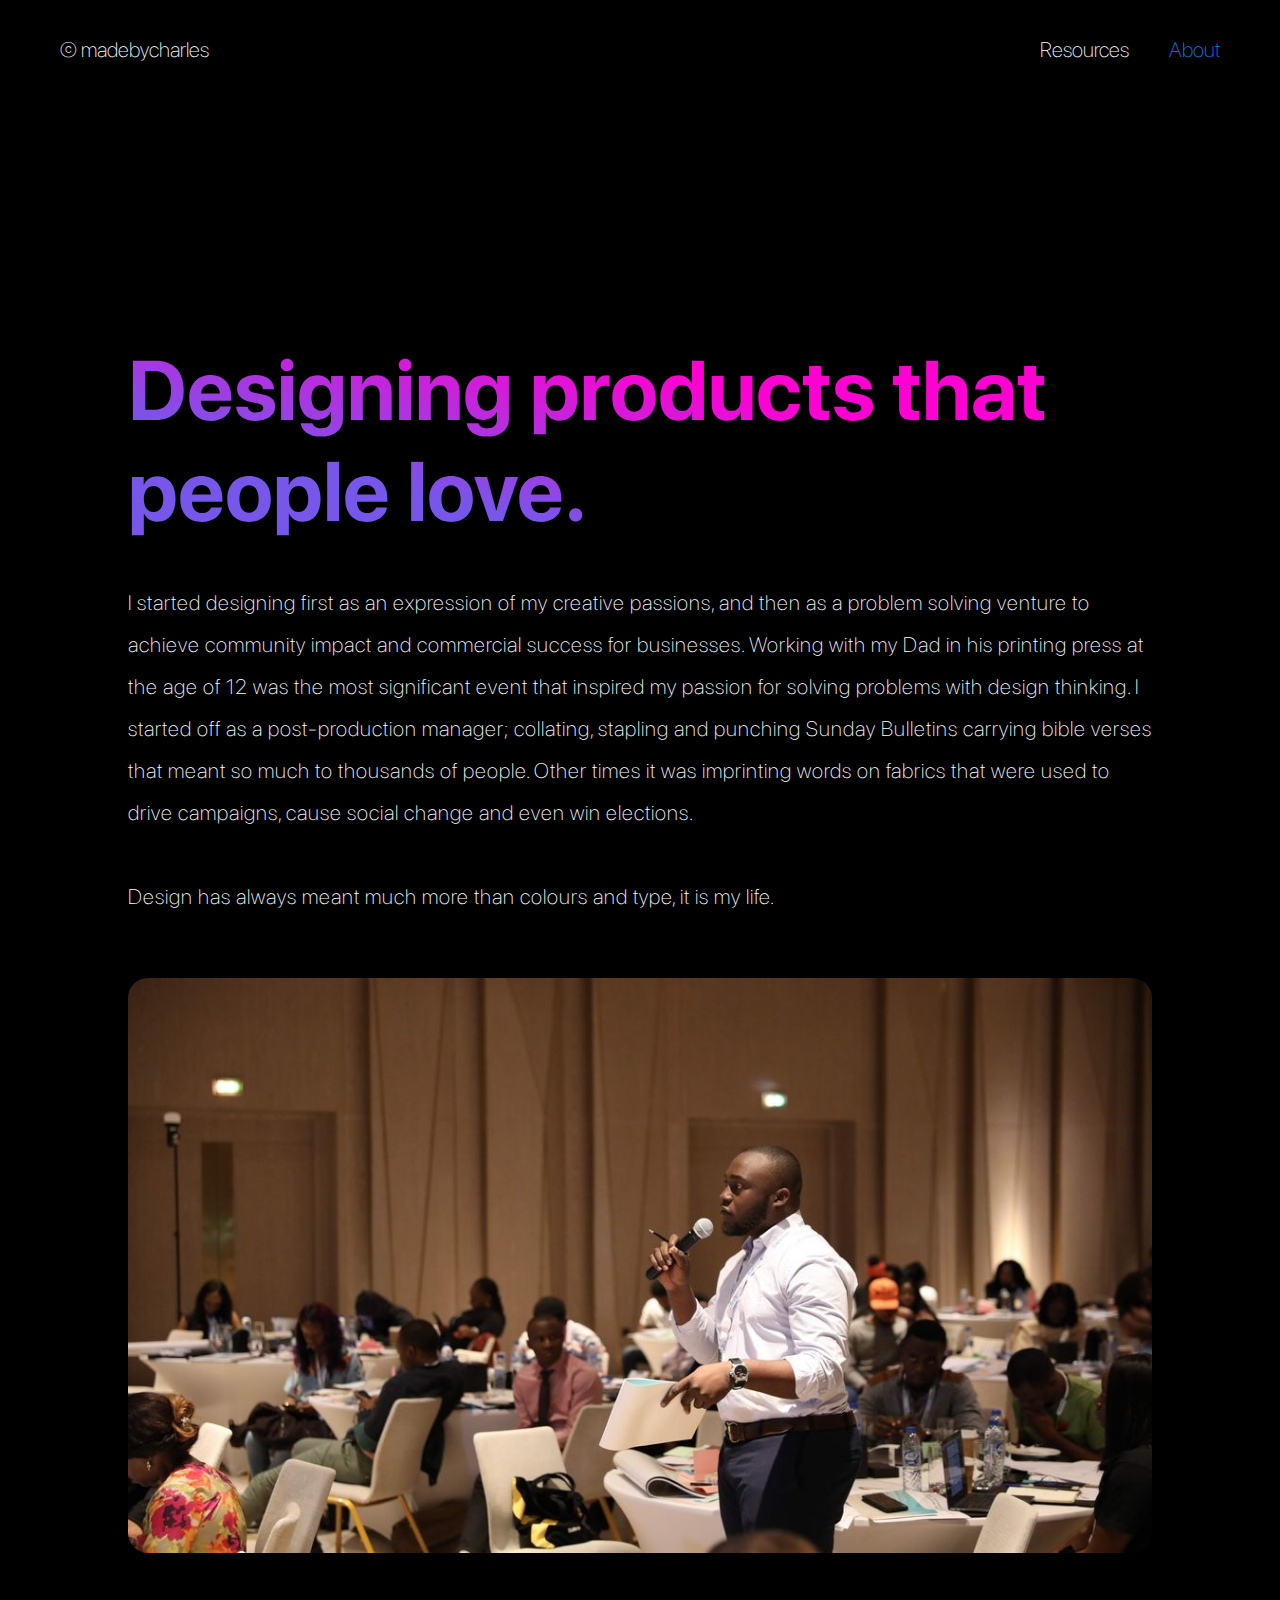
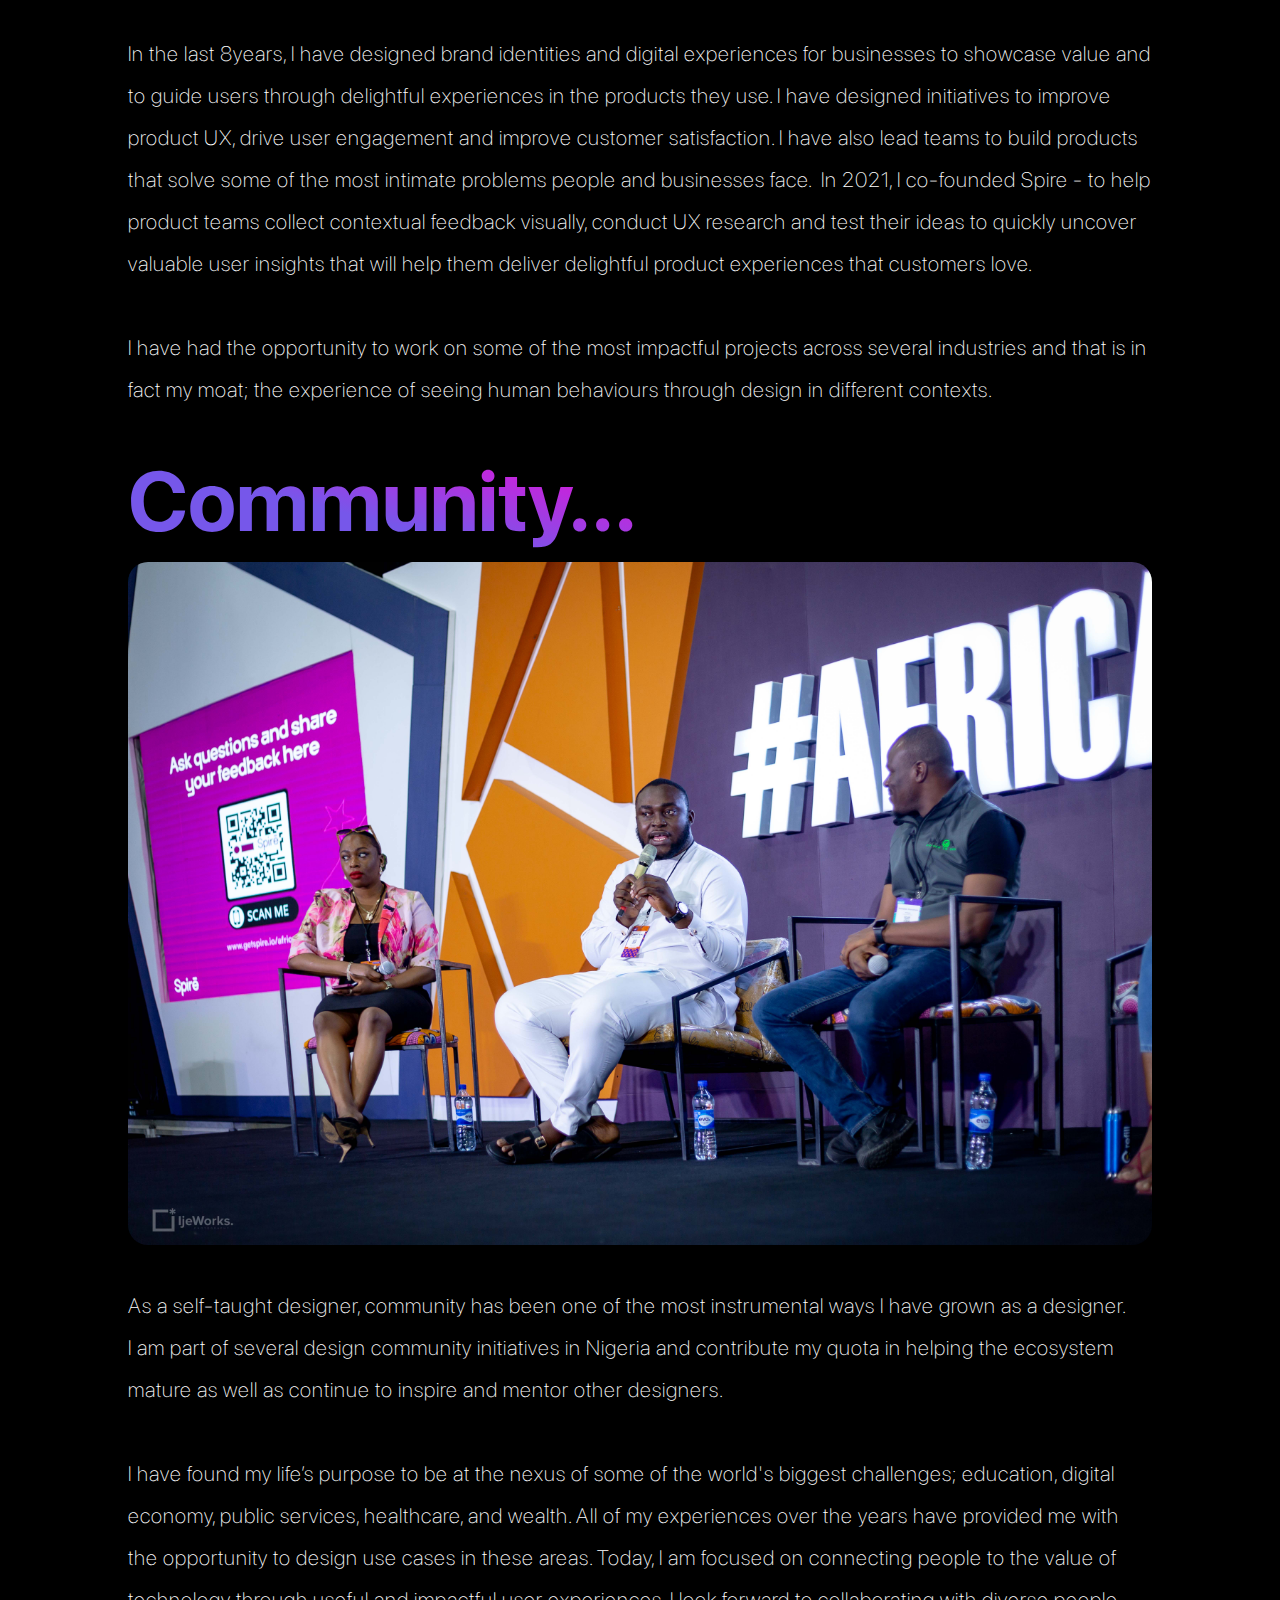
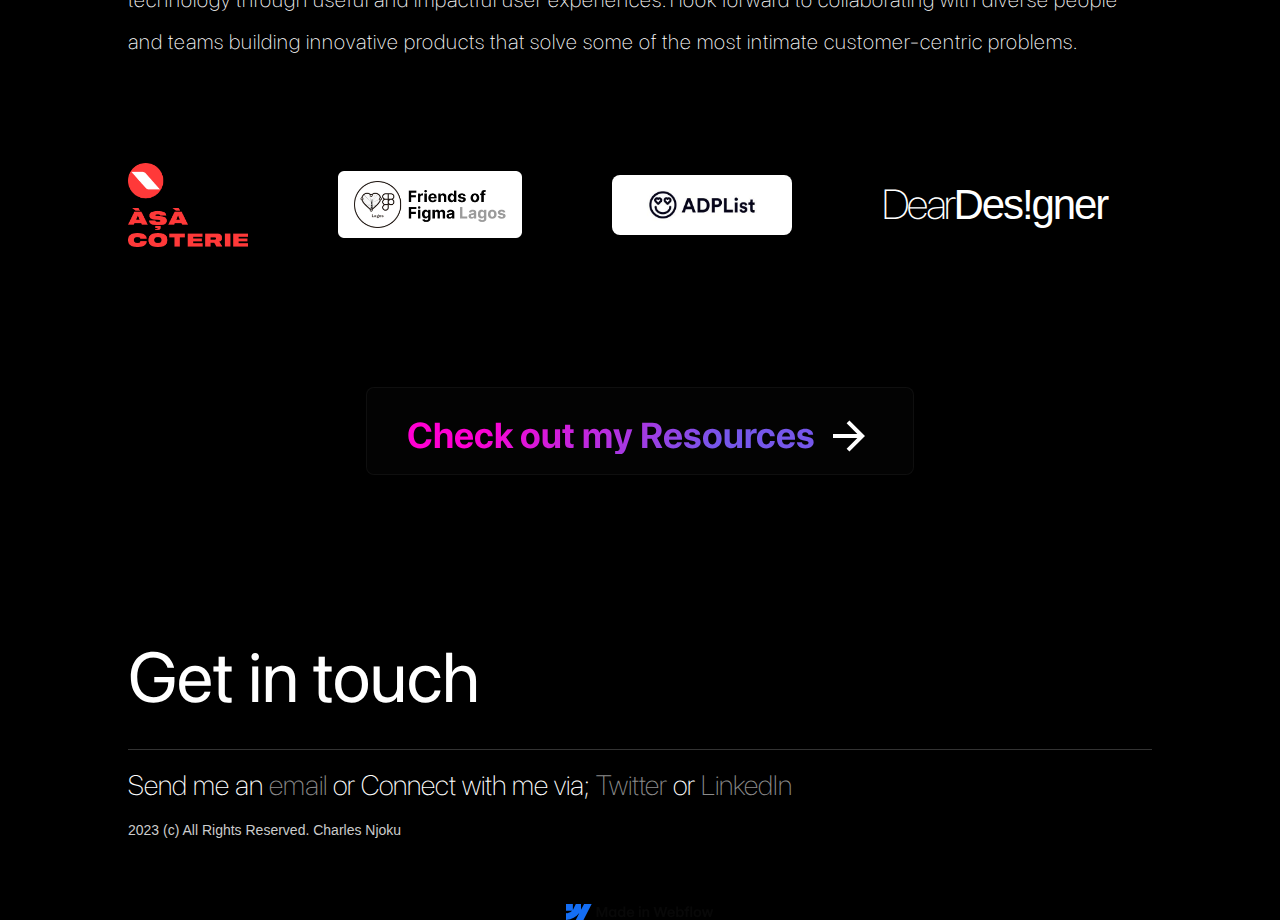
==== commit f43b1331: "Removed Webflow badge" ====
--- a/about.html
+++ b/about.html
@@ -1,27 +1,329 @@
-<!DOCTYPE html><!-- This site was created in Webflow. https://www.webflow.com --><!-- Last Published: Sat Oct 28 2023 09:27:41 GMT+0000 (Coordinated Universal Time) --><html data-wf-domain="madebycharley.webflow.io" data-wf-page="6355aa04afc16669c906de0a" data-wf-site="626efb1a12ae83162739e58c" data-wf-status="1" lang="en"><head>
-	<meta http-equiv="Content-Type" content="text/html; charset=UTF-8"/>
-<title>About | Charles Njoku</title>
-	<link rel="canonical" href="http://madebycharley.webflow.io/about.html" />
-<meta content="Charles is a technology entrepreneur and product designer with over 7years of experience designing and building impactful products" name="description"/><meta content="About | Charles Njoku" property="og:title"/><meta content="Charles is a technology entrepreneur and product designer with over 7years of experience designing and building impactful products" property="og:description"/><meta content="626efb1a12ae83162739e58c/62871b197a5df7852f27b88c_Screenshot 2022-05-20 at 05.34.19.png" property="og:image"/><meta content="About | Charles Njoku" property="twitter:title"/><meta content="Charles is a technology entrepreneur and product designer with over 7years of experience designing and building impactful products" property="twitter:description"/><meta content="626efb1a12ae83162739e58c/62871b197a5df7852f27b88c_Screenshot 2022-05-20 at 05.34.19.png" property="twitter:image"/><meta property="og:type" content="website"/><meta content="summary_large_image" name="twitter:card"/><meta content="width=device-width, initial-scale=1" name="viewport"/><meta content="Webflow" name="generator"/><link href="626efb1a12ae83162739e58c/css/madebycharley.webflow.e429fa708.css" rel="stylesheet" type="text/css"/><link href="https://fonts.googleapis.com" rel="preconnect"/><link href="https://fonts.gstatic.com" rel="preconnect" /><script src="ajax/libs/webfont/1.6.26/webfont.js" type="text/javascript"></script><script type="text/javascript">WebFont.load({  google: {    families: ["Gilda Display:regular"]  }});</script><script type="text/javascript">!function(o,c){var n=c.documentElement,t=" w-mod-";n.className+=t+"js",("ontouchstart"in o||o.DocumentTouch&&c instanceof DocumentTouch)&&(n.className+=t+"touch")}(window,document);</script><link href="626efb1a12ae83162739e58c/626f0499f31a954118c64ca2_32favicon.png" rel="shortcut icon" type="image/x-icon"/><link href="626efb1a12ae83162739e58c/626f04a3e9c905685769ca5d_256Webclip.png" rel="apple-touch-icon"/><script async="" src="https://www.googletagmanager.com/gtag/js?id=G-E3GXM5QDPF"></script><script type="text/javascript">window.dataLayer = window.dataLayer || [];function gtag(){dataLayer.push(arguments);}gtag('js', new Date());gtag('set', 'developer_id.dZGVlNj', true);gtag('config', 'G-E3GXM5QDPF');</script><!-- Google tag (gtag.js) -->
-<script async src="https://www.googletagmanager.com/gtag/js?id=G-87N7XJH1MG"></script>
-<script>
-  window.dataLayer = window.dataLayer || [];
-  function gtag(){dataLayer.push(arguments);}
-  gtag('js', new Date());
-  gtag('config', 'G-87N7XJH1MG');
-</script></head><body class="pbody"><div data-animation="over-right" data-collapse="medium" data-duration="600" data-easing="ease" data-easing2="ease" data-doc-height="1" role="banner" class="navbar-2 w-nav"><a href="index.html" class="link-block-2 w-inline-block"><div class="text-block-4">© madebycharles</div></a><nav role="navigation" class="nav-menu-2 w-nav-menu"><a href="resources.html" class="pnavlink w-nav-link">Resources</a><a href="about.html" aria-current="page" class="pnavlink w-nav-link w--current">About</a></nav><div class="pmenu w-nav-button"><div class="icon-2 w-embed"><svg width="420" height="420" viewBox="0 0 24 24" fill="none" xmlns="http://www.w3.org/2000/svg">
-<path d="M21 18.0001V20.0001H3V18.0001H21ZM6.596 3.90405L8.01 5.31805L4.828 8.50005L8.01 11.6821L6.596 13.0961L2 8.50005L6.596 3.90405ZM21 11.0001V13.0001H12V11.0001H21ZM21 4.00005V6.00005H12V4.00005H21Z" fill="currentColor"/>
-</svg>
-</div></div></div><div class="container w-container"><div class="div-block-12"><div class="margin"><h1 data-w-id="a2817b97-4e95-5607-36d5-6ddf8317a5cd" class="heading-14">Designing products that people love. </h1><p data-w-id="aaefde5f-9d6b-d6ff-3e7e-3e6c46dedc77" class="paragraph-2">I started designing first as an expression of my creative passions, and then as a problem solving venture to achieve community impact and commercial success for businesses. Working with my Dad in his printing press at the age of 12 was the most significant event that inspired my passion for solving problems with design thinking. I started off as a post-production manager; collating, stapling and punching Sunday Bulletins carrying bible verses that meant so much to thousands of people. Other times it was imprinting words on fabrics that were used to drive campaigns, cause social change and even win elections. <br/><br/>Design has always meant much more than colours and type, it is my life. <br/></p></div><img src="626efb1a12ae83162739e58c/628adb751971ae825607734a_200A1271.JPG" loading="lazy" sizes="(max-width: 479px) 92vw, (max-width: 767px) 90vw, (max-width: 991px) 92vw, 80vw" srcset="626efb1a12ae83162739e58c/628adb751971ae825607734a_200A1271-p-500.jpg 500w, 626efb1a12ae83162739e58c/628adb751971ae825607734a_200A1271-p-800.jpg 800w, 626efb1a12ae83162739e58c/628adb751971ae825607734a_200A1271-p-1080.jpg 1080w, 626efb1a12ae83162739e58c/628adb751971ae825607734a_200A1271-p-1600.jpg 1600w, 626efb1a12ae83162739e58c/628adb751971ae825607734a_200A1271-p-2000.jpg 2000w, 626efb1a12ae83162739e58c/628adb751971ae825607734a_200A1271-p-2600.jpg 2600w, 626efb1a12ae83162739e58c/628adb751971ae825607734a_200A1271-p-3200.jpg 3200w, 626efb1a12ae83162739e58c/628adb751971ae825607734a_200A1271.JPG 5336w" alt="Image of Charles Njoku holding a mic and speaking" class="image-12"/><div class="margin alt"><p class="paragraph-2 alt">In the last 8years, I have designed brand identities and digital experiences for businesses to showcase value and to guide users through delightful experiences in the products they use. I have designed initiatives to improve product UX, drive user engagement and improve customer satisfaction. I have also lead teams to build products that solve some of the most intimate problems people and businesses face.  In 2021, I co-founded Spire - to help product teams collect contextual feedback visually, conduct UX research and test their ideas to quickly uncover valuable user insights that will help them deliver delightful product experiences that customers love.<br/><br/>I have had the opportunity to work on some of the most impactful projects across several industries and that is in fact my moat; the experience of seeing human behaviours through design in different contexts. <br/></p><h2 class="heading-14">Community...</h2><img src="626efb1a12ae83162739e58c/6479548f6809616fa7561ea3_SPIRE 5.jpg" loading="lazy" sizes="(max-width: 479px) 92vw, (max-width: 767px) 90vw, (max-width: 991px) 92vw, 80vw" srcset="626efb1a12ae83162739e58c/6479548f6809616fa7561ea3_SPIRE 5-p-500.jpg 500w, 626efb1a12ae83162739e58c/6479548f6809616fa7561ea3_SPIRE 5-p-800.jpg 800w, 626efb1a12ae83162739e58c/6479548f6809616fa7561ea3_SPIRE 5-p-1080.jpg 1080w, 626efb1a12ae83162739e58c/6479548f6809616fa7561ea3_SPIRE 5-p-1600.jpg 1600w, 626efb1a12ae83162739e58c/6479548f6809616fa7561ea3_SPIRE 5-p-2000.jpg 2000w, 626efb1a12ae83162739e58c/6479548f6809616fa7561ea3_SPIRE 5-p-2600.jpg 2600w, 626efb1a12ae83162739e58c/6479548f6809616fa7561ea3_SPIRE 5-p-3200.jpg 3200w, 626efb1a12ae83162739e58c/6479548f6809616fa7561ea3_SPIRE 5.jpg 5760w" alt="Image of Charles Njoku holding a mic and speaking" class="image-12"/><p class="paragraph-2 alt">As a self-taught designer, community has been one of the most instrumental ways I have grown as a designer. I am part of several design community initiatives in Nigeria and contribute my quota in helping the ecosystem mature as well as continue to inspire and mentor other designers. <br/><br/>I have found my life’s purpose to be at the nexus of some of the world&#x27;s biggest challenges; education, digital economy, public services, healthcare, and wealth. All of my experiences over the years have provided me with the opportunity to design use cases in these areas. Today, I am focused on connecting people to the value of technology through useful and impactful user experiences. I look forward to collaborating with diverse people and teams building innovative products that solve some of the most intimate customer-centric problems. <br/></p><div class="div-block-65"><a href="https://twitter.com/AsaCoterie" target="_blank" class="asacoterie w-inline-block"><img src="626efb1a12ae83162739e58c/6355d7afd13ee9bb015c2ee8_AsaCoterie.png" loading="lazy" alt="Asa Coterie Logo" class="image-42"/></a><a href="https://twitter.com/FoF_Lagos" target="_blank" class="friendsfigma w-inline-block"><img src="626efb1a12ae83162739e58c/6355d98663bfed74e1544324_friendsoffigma.png" loading="lazy" alt="Friends of Figma Logo" class="image-43"/></a><a href="https://adplist.org/mentors/charles-njoku" target="_blank" class="adplist w-inline-block"><div class="text-block-45">This is some text inside of a div block.</div></a><a href="http://www.deardesigner.xyz/" target="_blank" class="link-5"><span class="text-span-8">Dear</span>Des!gner</a></div></div></div></div><div class="footer"><a data-w-id="5bade96d-647e-cac0-6d5e-30864b1724f0" href="resources.html" class="link-block w-inline-block"><h2 id="intro" class="introheads">Check out my Resources</h2><div style="-webkit-transform:translate3d(0px, 0, 0) scale3d(1, 1, 1) rotateX(0) rotateY(0) rotateZ(0) skew(0, 0);-moz-transform:translate3d(0px, 0, 0) scale3d(1, 1, 1) rotateX(0) rotateY(0) rotateZ(0) skew(0, 0);-ms-transform:translate3d(0px, 0, 0) scale3d(1, 1, 1) rotateX(0) rotateY(0) rotateZ(0) skew(0, 0);transform:translate3d(0px, 0, 0) scale3d(1, 1, 1) rotateX(0) rotateY(0) rotateZ(0) skew(0, 0)" class="icon-8 w-embed"><svg width="420" height="420" viewBox="0 0 24 24" fill="none" xmlns="http://www.w3.org/2000/svg">
-<path d="M16.172 10.9999L10.808 5.63592L12.222 4.22192L20 11.9999L12.222 19.7779L10.808 18.3639L16.172 12.9999H4V10.9999H16.172Z" fill="currentColor"/>
-</svg>
-</div></a><div class="resume"><h3 class="heading-8">Get in touch</h3></div><div class="div-block-10"><div class="text-block-8">Send me an <a href="mailto:hello@charlesnjoku.com?subject=Enquiry%20from%20charlesnjoku.com" class="link-3">email </a>or Connect with me via; <a href="http://twitter.com/madebycharles" target="_blank" class="link-3">Twitter</a> or <a href="http://linkedin.com/in/madebycharles" target="_blank" class="link-3">LinkedIn</a></div><div class="text-block-44">2023 (c) All Rights Reserved. Charles Njoku</div></div></div><div class="portfolio-request"><div class="div-block-64"><div class="section-regular"><div class="container-x-small"><div class="heading-wrapper"><h4 class="heading-content">Request to view portfolio</h4><p class="paragraph-large">While my portfolio is free to be viewed by anyone, it is important to me to track who and why it is being viewed. Be rest assured your data is not shared with any third-party.</p></div><div class="form-card"><div class="w-form"><form id="email-form" name="email-form" data-name="Email Form" redirect="/portfolio" data-redirect="/portfolio" method="get" data-wf-page-id="6355aa04afc16669c906de0a" data-wf-element-id="049ea624-08c9-369a-b643-4cfa183ec699"><div class="w-layout-grid grid-one-column"><div class="text-field-wrapper"><div class="contact-field-label">Your name *</div><div class="text-field-icon-wrapper"><input type="text" class="contact-text-field w-input" maxlength="256" name="Name-2" data-name="Name 2" placeholder="Enter Your Name" id="Name-2"/><div class="field-icon w-embed"><svg width="24" height="24" viewBox="0 0 24 24" fill="none" xmlns="http://www.w3.org/2000/svg">
-<circle cx="11.5788" cy="7.27803" r="4.77803" stroke="#4255BD" stroke-width="1.5" stroke-linecap="round" stroke-linejoin="round"/>
-<path fill-rule="evenodd" clip-rule="evenodd" d="M4.00002 18.7013C3.99873 18.3654 4.07385 18.0336 4.2197 17.7311C4.67736 16.8157 5.96798 16.3306 7.03892 16.1109C7.81128 15.9461 8.59431 15.836 9.38217 15.7814C10.8408 15.6533 12.3079 15.6533 13.7666 15.7814C14.5544 15.8366 15.3374 15.9467 16.1099 16.1109C17.1808 16.3306 18.4714 16.77 18.9291 17.7311C19.2224 18.3479 19.2224 19.0639 18.9291 19.6807C18.4714 20.6418 17.1808 21.0812 16.1099 21.2917C15.3384 21.4633 14.5551 21.5766 13.7666 21.6304C12.5794 21.731 11.3866 21.7494 10.1968 21.6853C9.92221 21.6853 9.65677 21.6853 9.38217 21.6304C8.59663 21.5772 7.81632 21.464 7.04807 21.2917C5.96798 21.0812 4.68652 20.6418 4.2197 19.6807C4.0746 19.3746 3.99955 19.04 4.00002 18.7013Z" stroke="#4255BD" stroke-width="1.5" stroke-linecap="round" stroke-linejoin="round"/>
-</svg></div></div></div><div class="text-field-wrapper"><div class="contact-field-label">Email address *</div><div class="text-field-icon-wrapper"><input type="email" class="contact-text-field w-input" maxlength="256" name="Email-2" data-name="Email 2" placeholder="Enter Your Email" id="Email-2"/><div class="field-icon w-embed"><svg width="24" height="24" viewBox="0 0 24 24" fill="none" xmlns="http://www.w3.org/2000/svg">
-<path d="M17.2686 9.06104L13.0031 12.4953C12.1959 13.1282 11.0644 13.1282 10.2571 12.4953L5.95508 9.06104" stroke="#4255BD" stroke-width="1.5" stroke-linecap="round" stroke-linejoin="round"/>
-<path fill-rule="evenodd" clip-rule="evenodd" d="M6.88787 3.5H16.3158C17.6752 3.51525 18.969 4.08993 19.896 5.0902C20.823 6.09048 21.3022 7.42903 21.222 8.79412V15.322C21.3022 16.6871 20.823 18.0256 19.896 19.0259C18.969 20.0262 17.6752 20.6009 16.3158 20.6161H6.88787C3.96796 20.6161 2 18.2407 2 15.322V8.79412C2 5.87545 3.96796 3.5 6.88787 3.5Z" stroke="#4255BD" stroke-width="1.5" stroke-linecap="round" stroke-linejoin="round"/>
-</svg></div></div></div><div class="text-field-wrapper"><div class="contact-field-label">What best describes why you are viewing my portfolio?*</div><div class="text-field-icon-wrapper"><select id="Role" name="Role" data-name="Role" required="" class="contact-text-field alt w-select"><option value="">Select one...</option><option value="Recruiter">Looking to Hire</option><option value="Inspiration">Portfolio Inspiration</option><option value="Contractor">Freelance Engagement</option><option value="Others">Just Surfing</option></select></div></div></div><div class="form-button-wrapper"><input type="submit" value="Submit" data-wait="Please wait..." class="form-submit-button w-button"/></div></form><div class="contact-success-message w-form-done"><div>Thank you! Your submission has been received!</div></div><div class="w-form-fail"><div>Oops! Something went wrong while submitting the form.</div></div></div></div></div><div data-w-id="049ea624-08c9-369a-b643-4cfa183ec6b4" class="icon-14 w-embed"><svg width="420" height="420" viewBox="0 0 24 24" fill="none" xmlns="http://www.w3.org/2000/svg">
-<path d="M12 22C6.477 22 2 17.523 2 12C2 6.477 6.477 2 12 2C17.523 2 22 6.477 22 12C22 17.523 17.523 22 12 22ZM12 10.586L9.172 7.757L7.757 9.172L10.586 12L7.757 14.828L9.172 16.243L12 13.414L14.828 16.243L16.243 14.828L13.414 12L16.243 9.172L14.828 7.757L12 10.586Z" fill="currentColor"/>
-</svg>
-</div></div></div></div><script src="js/jquery-3.5.1.min.dc5e7f18c8.js" type="text/javascript" ></script><script src="626efb1a12ae83162739e58c/js/webflow.aa2b5d28e.js" type="text/javascript"></script></body></html>+<!DOCTYPE html>
+<!-- This site was created in Webflow. https://www.webflow.com --><!-- Last Published: Sat Oct 28 2023 09:27:41 GMT+0000 (Coordinated Universal Time) -->
+<html
+  data-wf-domain="madebycharley.webflow.io"
+  data-wf-page="6355aa04afc16669c906de0a"
+  data-wf-site="626efb1a12ae83162739e58c"
+  data-wf-status="1"
+  lang="en"
+>
+  <head>
+    <meta http-equiv="Content-Type" content="text/html; charset=UTF-8" />
+    <title>About | Charles Njoku</title>
+    <link rel="canonical" href="http://madebycharley.webflow.io/about.html" />
+    <meta
+      content="Charles is a technology entrepreneur and product designer with over 7years of experience designing and building impactful products"
+      name="description"
+    />
+    <meta content="About | Charles Njoku" property="og:title" />
+    <meta
+      content="Charles is a technology entrepreneur and product designer with over 7years of experience designing and building impactful products"
+      property="og:description"
+    />
+    <meta
+      content="626efb1a12ae83162739e58c/62871b197a5df7852f27b88c_Screenshot 2022-05-20 at 05.34.19.png"
+      property="og:image"
+    />
+    <meta content="About | Charles Njoku" property="twitter:title" />
+    <meta
+      content="Charles is a technology entrepreneur and product designer with over 7years of experience designing and building impactful products"
+      property="twitter:description"
+    />
+    <meta
+      content="626efb1a12ae83162739e58c/62871b197a5df7852f27b88c_Screenshot 2022-05-20 at 05.34.19.png"
+      property="twitter:image"
+    />
+    <meta property="og:type" content="website" />
+    <meta content="summary_large_image" name="twitter:card" />
+    <meta content="width=device-width, initial-scale=1" name="viewport" />
+    <meta content="Webflow" name="generator" />
+    <link
+      href="626efb1a12ae83162739e58c/css/madebycharley.webflow.e429fa708.css"
+      rel="stylesheet"
+      type="text/css"
+    />
+    <link href="https://fonts.googleapis.com" rel="preconnect" />
+    <link href="https://fonts.gstatic.com" rel="preconnect" />
+    <script
+      src="ajax/libs/webfont/1.6.26/webfont.js"
+      type="text/javascript"
+    ></script>
+    <script type="text/javascript">
+      WebFont.load({ google: { families: ["Gilda Display:regular"] } });
+    </script>
+    <script type="text/javascript">
+      !(function (o, c) {
+        var n = c.documentElement,
+          t = " w-mod-";
+        (n.className += t + "js"),
+          ("ontouchstart" in o ||
+            (o.DocumentTouch && c instanceof DocumentTouch)) &&
+            (n.className += t + "touch");
+      })(window, document);
+    </script>
+    <link
+      href="626efb1a12ae83162739e58c/626f0499f31a954118c64ca2_32favicon.png"
+      rel="shortcut icon"
+      type="image/x-icon"
+    />
+    <link
+      href="626efb1a12ae83162739e58c/626f04a3e9c905685769ca5d_256Webclip.png"
+      rel="apple-touch-icon"
+    />
+    <script
+      async=""
+      src="https://www.googletagmanager.com/gtag/js?id=G-E3GXM5QDPF"
+    ></script>
+    <script type="text/javascript">
+      window.dataLayer = window.dataLayer || [];
+      function gtag() {
+        dataLayer.push(arguments);
+      }
+      gtag("js", new Date());
+      gtag("set", "developer_id.dZGVlNj", true);
+      gtag("config", "G-E3GXM5QDPF");
+    </script>
+    <!-- Google tag (gtag.js) -->
+    <script
+      async
+      src="https://www.googletagmanager.com/gtag/js?id=G-87N7XJH1MG"
+    ></script>
+    <script>
+      window.dataLayer = window.dataLayer || [];
+      function gtag() {
+        dataLayer.push(arguments);
+      }
+      gtag("js", new Date());
+      gtag("config", "G-87N7XJH1MG");
+    </script>
+  </head>
+  <body class="pbody">
+    <div
+      data-animation="over-right"
+      data-collapse="medium"
+      data-duration="600"
+      data-easing="ease"
+      data-easing2="ease"
+      data-doc-height="1"
+      role="banner"
+      class="navbar-2 w-nav"
+    >
+      <a href="index.html" class="link-block-2 w-inline-block"
+        ><div class="text-block-4">© madebycharles</div></a
+      >
+      <nav role="navigation" class="nav-menu-2 w-nav-menu">
+        <a href="resources.html" class="pnavlink w-nav-link">Resources</a
+        ><a
+          href="about.html"
+          aria-current="page"
+          class="pnavlink w-nav-link w--current"
+          >About</a
+        >
+      </nav>
+      <div class="pmenu w-nav-button">
+        <div class="icon-2 w-embed">
+          <svg
+            width="420"
+            height="420"
+            viewBox="0 0 24 24"
+            fill="none"
+            xmlns="http://www.w3.org/2000/svg"
+          >
+            <path
+              d="M21 18.0001V20.0001H3V18.0001H21ZM6.596 3.90405L8.01 5.31805L4.828 8.50005L8.01 11.6821L6.596 13.0961L2 8.50005L6.596 3.90405ZM21 11.0001V13.0001H12V11.0001H21ZM21 4.00005V6.00005H12V4.00005H21Z"
+              fill="currentColor"
+            />
+          </svg>
+        </div>
+      </div>
+    </div>
+    <div class="container w-container">
+      <div class="div-block-12">
+        <div class="margin">
+          <h1
+            data-w-id="a2817b97-4e95-5607-36d5-6ddf8317a5cd"
+            class="heading-14"
+          >
+            Designing products that people love.
+          </h1>
+          <p
+            data-w-id="aaefde5f-9d6b-d6ff-3e7e-3e6c46dedc77"
+            class="paragraph-2"
+          >
+            I started designing first as an expression of my creative passions,
+            and then as a problem solving venture to achieve community impact
+            and commercial success for businesses. Working with my Dad in his
+            printing press at the age of 12 was the most significant event that
+            inspired my passion for solving problems with design thinking. I
+            started off as a post-production manager; collating, stapling and
+            punching Sunday Bulletins carrying bible verses that meant so much
+            to thousands of people. Other times it was imprinting words on
+            fabrics that were used to drive campaigns, cause social change and
+            even win elections. <br /><br />Design has always meant much more
+            than colours and type, it is my life. <br />
+          </p>
+        </div>
+        <img
+          src="626efb1a12ae83162739e58c/628adb751971ae825607734a_200A1271.JPG"
+          loading="lazy"
+          sizes="(max-width: 479px) 92vw, (max-width: 767px) 90vw, (max-width: 991px) 92vw, 80vw"
+          srcset="
+            626efb1a12ae83162739e58c/628adb751971ae825607734a_200A1271-p-500.jpg   500w,
+            626efb1a12ae83162739e58c/628adb751971ae825607734a_200A1271-p-800.jpg   800w,
+            626efb1a12ae83162739e58c/628adb751971ae825607734a_200A1271-p-1080.jpg 1080w,
+            626efb1a12ae83162739e58c/628adb751971ae825607734a_200A1271-p-1600.jpg 1600w,
+            626efb1a12ae83162739e58c/628adb751971ae825607734a_200A1271-p-2000.jpg 2000w,
+            626efb1a12ae83162739e58c/628adb751971ae825607734a_200A1271-p-2600.jpg 2600w,
+            626efb1a12ae83162739e58c/628adb751971ae825607734a_200A1271-p-3200.jpg 3200w,
+            626efb1a12ae83162739e58c/628adb751971ae825607734a_200A1271.JPG        5336w
+          "
+          alt="Image of Charles Njoku holding a mic and speaking"
+          class="image-12"
+        />
+        <div class="margin alt">
+          <p class="paragraph-2 alt">
+            In the last 8years, I have designed brand identities and digital
+            experiences for businesses to showcase value and to guide users
+            through delightful experiences in the products they use. I have
+            designed initiatives to improve product UX, drive user engagement
+            and improve customer satisfaction. I have also lead teams to build
+            products that solve some of the most intimate problems people and
+            businesses face.  In 2021, I co-founded Spire - to help product
+            teams collect contextual feedback visually, conduct UX research and
+            test their ideas to quickly uncover valuable user insights that will
+            help them deliver delightful product experiences that customers
+            love.<br /><br />I have had the opportunity to work on some of the
+            most impactful projects across several industries and that is in
+            fact my moat; the experience of seeing human behaviours through
+            design in different contexts. <br />
+          </p>
+          <h2 class="heading-14">Community...</h2>
+          <img
+            src="626efb1a12ae83162739e58c/6479548f6809616fa7561ea3_SPIRE 5.jpg"
+            loading="lazy"
+            sizes="(max-width: 479px) 92vw, (max-width: 767px) 90vw, (max-width: 991px) 92vw, 80vw"
+            srcset="626efb1a12ae83162739e58c/6479548f6809616fa7561ea3_SPIRE 5-p-500.jpg 500w, 626efb1a12ae83162739e58c/6479548f6809616fa7561ea3_SPIRE 5-p-800.jpg 800w, 626efb1a12ae83162739e58c/6479548f6809616fa7561ea3_SPIRE 5-p-1080.jpg 1080w, 626efb1a12ae83162739e58c/6479548f6809616fa7561ea3_SPIRE 5-p-1600.jpg 1600w, 626efb1a12ae83162739e58c/6479548f6809616fa7561ea3_SPIRE 5-p-2000.jpg 2000w, 626efb1a12ae83162739e58c/6479548f6809616fa7561ea3_SPIRE 5-p-2600.jpg 2600w, 626efb1a12ae83162739e58c/6479548f6809616fa7561ea3_SPIRE 5-p-3200.jpg 3200w, 626efb1a12ae83162739e58c/6479548f6809616fa7561ea3_SPIRE 5.jpg 5760w"
+            alt="Image of Charles Njoku holding a mic and speaking"
+            class="image-12"
+          />
+          <p class="paragraph-2 alt">
+            As a self-taught designer, community has been one of the most
+            instrumental ways I have grown as a designer. I am part of several
+            design community initiatives in Nigeria and contribute my quota in
+            helping the ecosystem mature as well as continue to inspire and
+            mentor other designers. <br /><br />I have found my life’s purpose
+            to be at the nexus of some of the world&#x27;s biggest challenges;
+            education, digital economy, public services, healthcare, and wealth.
+            All of my experiences over the years have provided me with the
+            opportunity to design use cases in these areas. Today, I am focused
+            on connecting people to the value of technology through useful and
+            impactful user experiences. I look forward to collaborating with
+            diverse people and teams building innovative products that solve
+            some of the most intimate customer-centric problems. <br />
+          </p>
+          <div class="div-block-65">
+            <a
+              href="https://twitter.com/AsaCoterie"
+              target="_blank"
+              class="asacoterie w-inline-block"
+              ><img
+                src="626efb1a12ae83162739e58c/6355d7afd13ee9bb015c2ee8_AsaCoterie.png"
+                loading="lazy"
+                alt="Asa Coterie Logo"
+                class="image-42" /></a
+            ><a
+              href="https://twitter.com/FoF_Lagos"
+              target="_blank"
+              class="friendsfigma w-inline-block"
+              ><img
+                src="626efb1a12ae83162739e58c/6355d98663bfed74e1544324_friendsoffigma.png"
+                loading="lazy"
+                alt="Friends of Figma Logo"
+                class="image-43" /></a
+            ><a
+              href="https://adplist.org/mentors/charles-njoku"
+              target="_blank"
+              class="adplist w-inline-block"
+              ><div class="text-block-45">
+                This is some text inside of a div block.
+              </div></a
+            ><a
+              href="http://www.deardesigner.xyz/"
+              target="_blank"
+              class="link-5"
+              ><span class="text-span-8">Dear</span>Des!gner</a
+            >
+          </div>
+        </div>
+      </div>
+    </div>
+    <div class="footer">
+      <a
+        data-w-id="5bade96d-647e-cac0-6d5e-30864b1724f0"
+        href="resources.html"
+        class="link-block w-inline-block"
+        ><h2 id="intro" class="introheads">Check out my Resources</h2>
+        <div
+          style="
+            -webkit-transform: translate3d(0px, 0, 0) scale3d(1, 1, 1)
+              rotateX(0) rotateY(0) rotateZ(0) skew(0, 0);
+            -moz-transform: translate3d(0px, 0, 0) scale3d(1, 1, 1) rotateX(0)
+              rotateY(0) rotateZ(0) skew(0, 0);
+            -ms-transform: translate3d(0px, 0, 0) scale3d(1, 1, 1) rotateX(0)
+              rotateY(0) rotateZ(0) skew(0, 0);
+            transform: translate3d(0px, 0, 0) scale3d(1, 1, 1) rotateX(0)
+              rotateY(0) rotateZ(0) skew(0, 0);
+          "
+          class="icon-8 w-embed"
+        >
+          <svg
+            width="420"
+            height="420"
+            viewBox="0 0 24 24"
+            fill="none"
+            xmlns="http://www.w3.org/2000/svg"
+          >
+            <path
+              d="M16.172 10.9999L10.808 5.63592L12.222 4.22192L20 11.9999L12.222 19.7779L10.808 18.3639L16.172 12.9999H4V10.9999H16.172Z"
+              fill="currentColor"
+            />
+          </svg></div
+      ></a>
+      <div class="resume"><h3 class="heading-8">Get in touch</h3></div>
+      <div class="div-block-10">
+        <div class="text-block-8">
+          Send me an
+          <a
+            href="mailto:hello@charlesnjoku.com?subject=Enquiry%20from%20charlesnjoku.com"
+            class="link-3"
+            >email </a
+          >or Connect with me via;
+          <a
+            href="http://twitter.com/madebycharles"
+            target="_blank"
+            class="link-3"
+            >Twitter</a
+          >
+          or
+          <a
+            href="http://linkedin.com/in/madebycharles"
+            target="_blank"
+            class="link-3"
+            >LinkedIn</a
+          >
+        </div>
+        <div class="text-block-44">
+          2023 (c) All Rights Reserved. Charles Njoku
+        </div>
+      </div>
+    </div>
+    <script
+      src="js/jquery-3.5.1.min.dc5e7f18c8.js"
+      type="text/javascript"
+    ></script>
+    <script
+      src="626efb1a12ae83162739e58c/js/webflow.aa2b5d28e.js"
+      type="text/javascript"
+    ></script>
+  </body>
+</html>
--- a/626efb1a12ae83162739e58c/css/madebycharley.webflow.e429fa708.css
+++ b/626efb1a12ae83162739e58c/css/madebycharley.webflow.e429fa708.css
@@ -292,92 +292,7 @@
   color: rgba(0, 0, 0, 0) !important;
 }
 
-.w-webflow-badge, .w-webflow-badge * {
-  z-index: auto;
-  visibility: visible;
-  box-sizing: border-box;
-  width: auto;
-  height: auto;
-  max-height: none;
-  max-width: none;
-  min-height: 0;
-  min-width: 0;
-  float: none;
-  clear: none;
-  box-shadow: none;
-  opacity: 1;
-  direction: ltr;
-  font-family: inherit;
-  font-weight: inherit;
-  color: inherit;
-  font-size: inherit;
-  line-height: inherit;
-  font-style: inherit;
-  font-variant: inherit;
-  text-align: inherit;
-  letter-spacing: inherit;
-  -webkit-text-decoration: inherit;
-  text-decoration: inherit;
-  text-indent: 0;
-  text-transform: inherit;
-  text-shadow: none;
-  font-smoothing: auto;
-  vertical-align: baseline;
-  cursor: inherit;
-  white-space: inherit;
-  word-break: normal;
-  word-spacing: normal;
-  word-wrap: normal;
-  background: none;
-  border: 0 rgba(0, 0, 0, 0);
-  border-radius: 0;
-  margin: 0;
-  padding: 0;
-  list-style-type: disc;
-  transition: none;
-  display: block;
-  position: static;
-  top: auto;
-  bottom: auto;
-  left: auto;
-  right: auto;
-  overflow: visible;
-  transform: none;
-}
-
-.w-webflow-badge {
-  white-space: nowrap;
-  cursor: pointer;
-  box-shadow: 0 0 0 1px rgba(0, 0, 0, .1), 0 1px 3px rgba(0, 0, 0, .1);
-  visibility: visible !important;
-  z-index: 2147483647 !important;
-  color: #aaadb0 !important;
-  opacity: 1 !important;
-  width: auto !important;
-  height: auto !important;
-  background-color: #fff !important;
-  border-radius: 3px !important;
-  margin: 0 !important;
-  padding: 6px !important;
-  font-size: 12px !important;
-  line-height: 14px !important;
-  text-decoration: none !important;
-  display: inline-block !important;
-  position: fixed !important;
-  top: auto !important;
-  bottom: 12px !important;
-  left: auto !important;
-  right: 12px !important;
-  overflow: visible !important;
-  transform: none !important;
-}
-
-.w-webflow-badge > img {
-  visibility: visible !important;
-  opacity: 1 !important;
-  vertical-align: middle !important;
-  display: inline-block !important;
-}
+
 
 h1, h2, h3, h4, h5, h6 {
   margin-bottom: 10px;
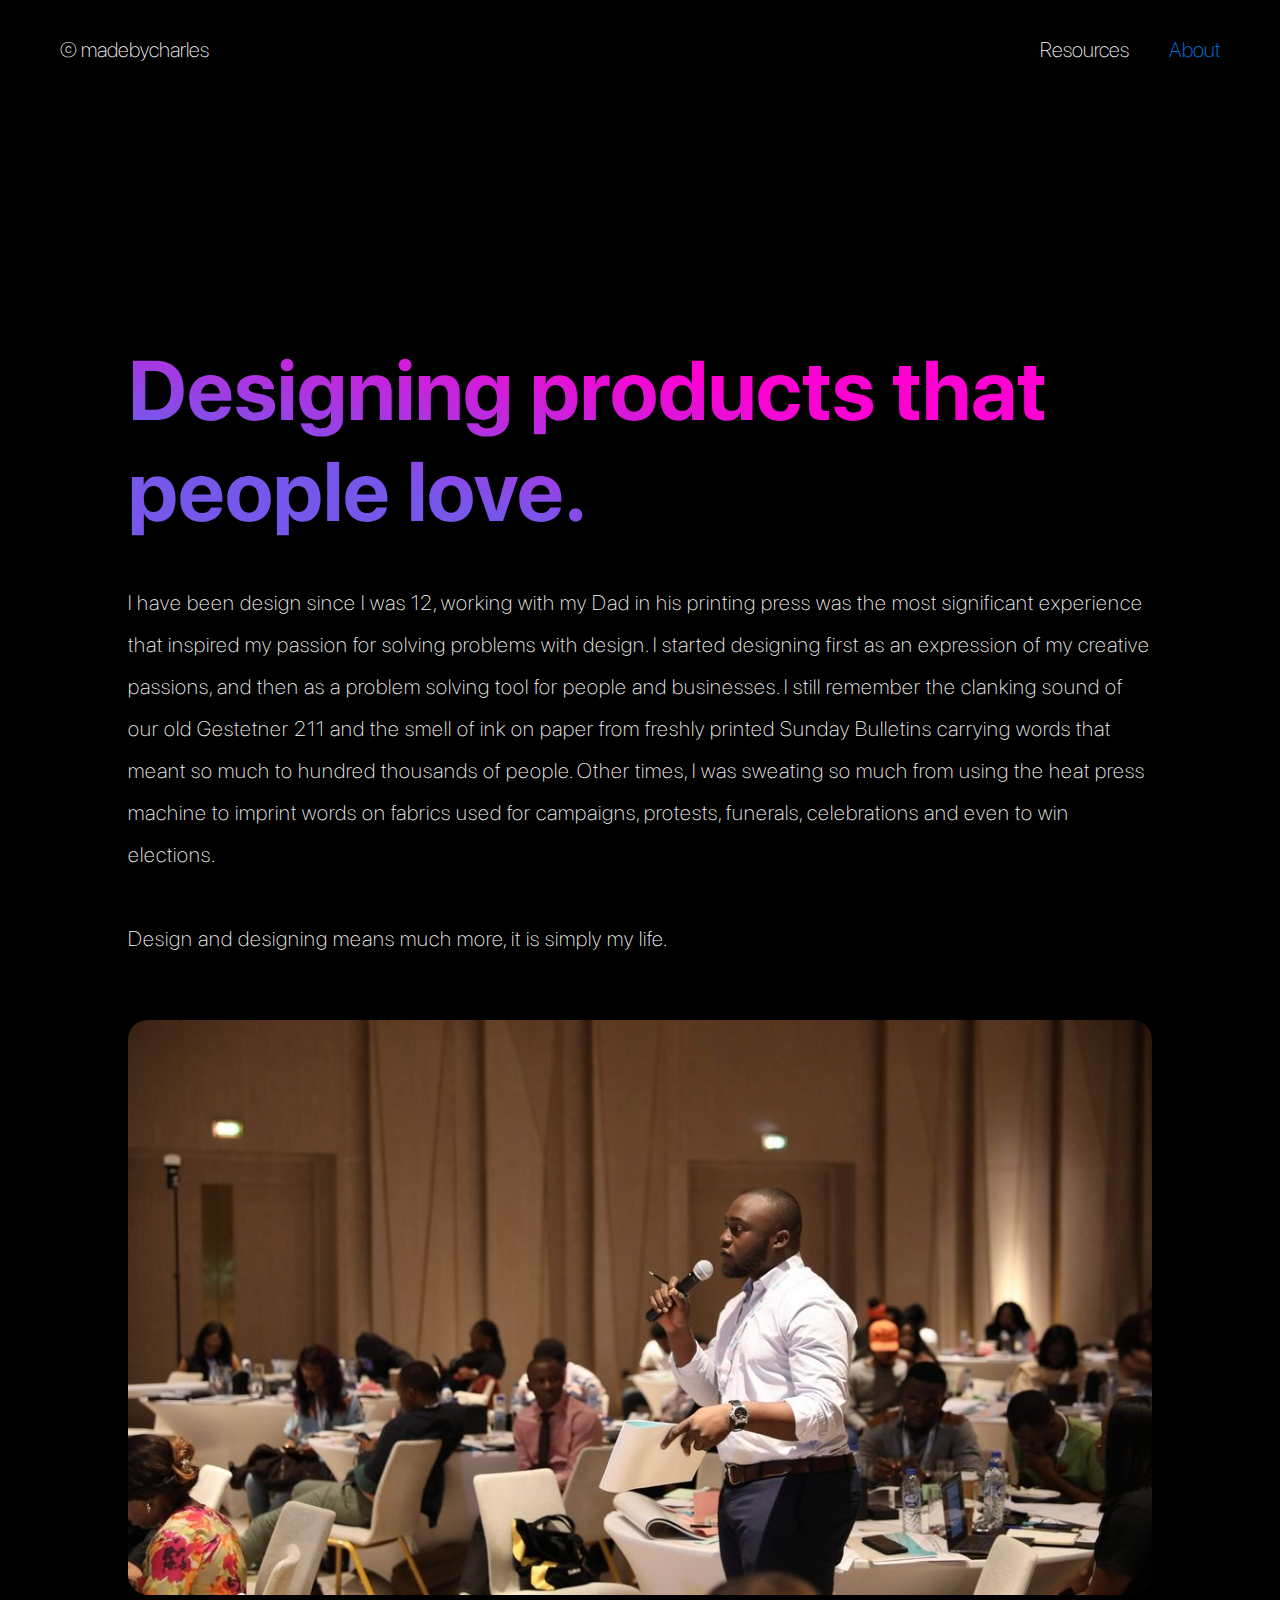
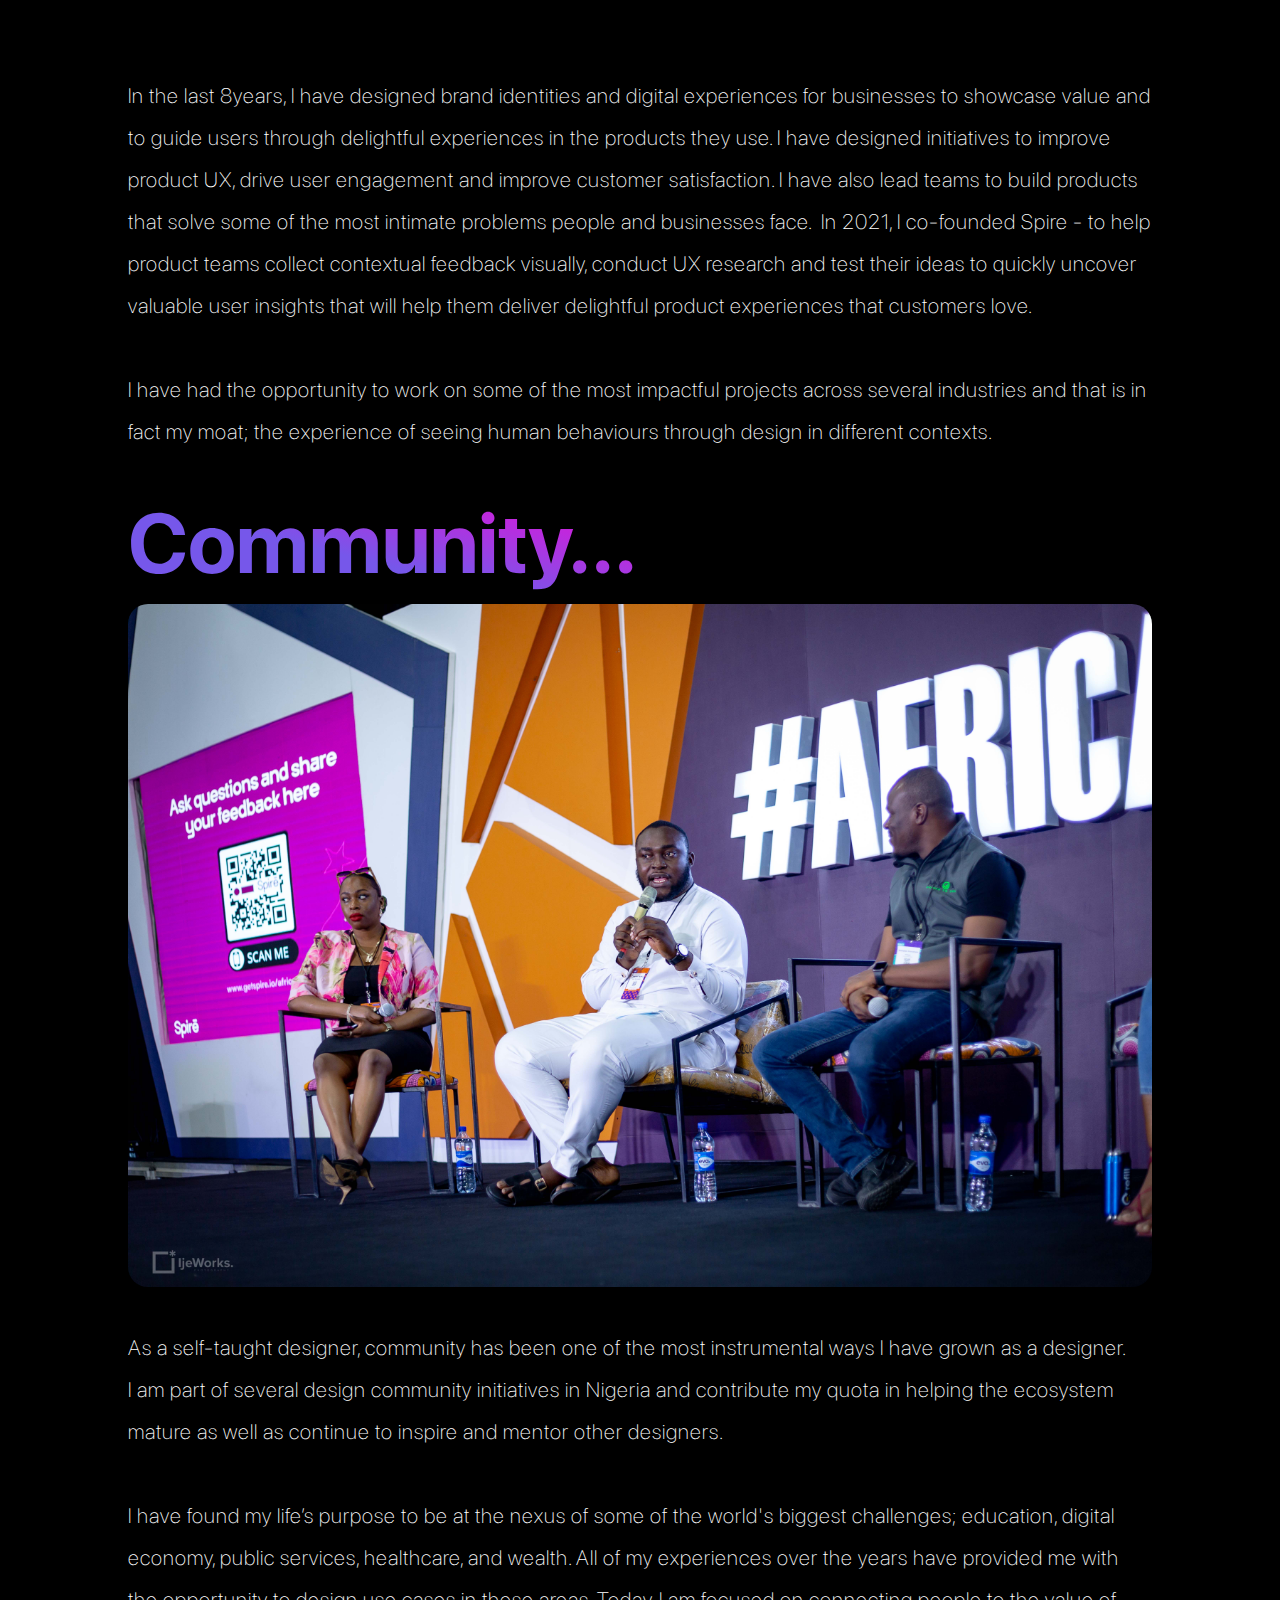
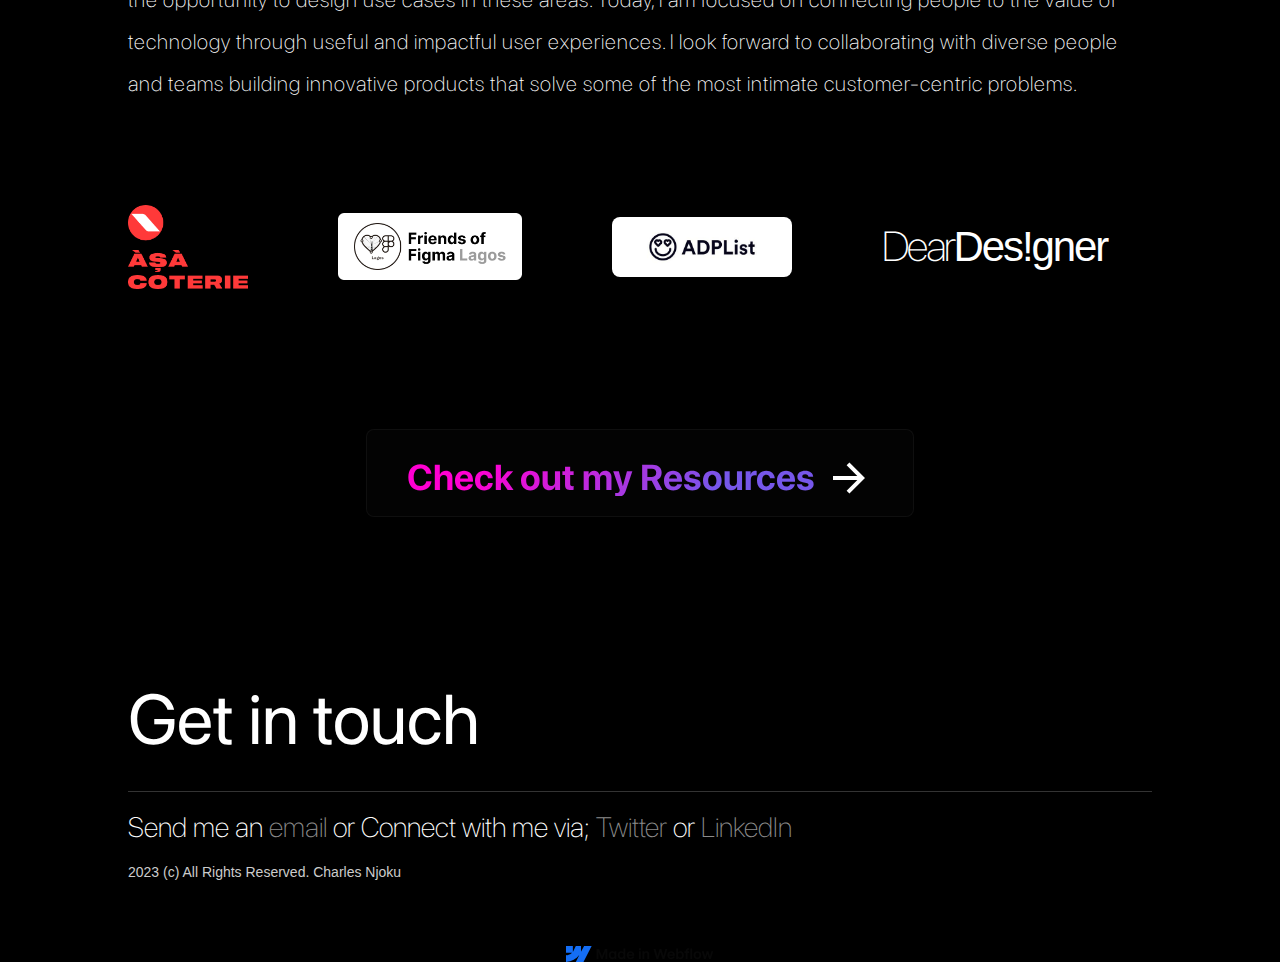
==== commit 3ad30332: "Updated Bio" ====
--- a/about.html
+++ b/about.html
@@ -70,19 +70,17 @@
       href="626efb1a12ae83162739e58c/626f04a3e9c905685769ca5d_256Webclip.png"
       rel="apple-touch-icon"
     />
-    <script
-      async=""
-      src="https://www.googletagmanager.com/gtag/js?id=G-E3GXM5QDPF"
-    ></script>
-    <script type="text/javascript">
-      window.dataLayer = window.dataLayer || [];
-      function gtag() {
-        dataLayer.push(arguments);
-      }
-      gtag("js", new Date());
-      gtag("set", "developer_id.dZGVlNj", true);
-      gtag("config", "G-E3GXM5QDPF");
-    </script>
+   <!-- Hotjar Tracking Code for https://charlesnjoku.com -->
+<script>
+  (function(h,o,t,j,a,r){
+      h.hj=h.hj||function(){(h.hj.q=h.hj.q||[]).push(arguments)};
+      h._hjSettings={hjid:3713483,hjsv:6};
+      a=o.getElementsByTagName('head')[0];
+      r=o.createElement('script');r.async=1;
+      r.src=t+h._hjSettings.hjid+j+h._hjSettings.hjsv;
+      a.appendChild(r);
+  })(window,document,'https://static.hotjar.com/c/hotjar-','.js?sv=');
+</script>
     <!-- Google tag (gtag.js) -->
     <script
       async
@@ -150,17 +148,18 @@
             data-w-id="aaefde5f-9d6b-d6ff-3e7e-3e6c46dedc77"
             class="paragraph-2"
           >
+            I have been design since I was 12, working with my Dad in his
+            printing press was the most significant experience that
+            inspired my passion for solving problems with design. 
             I started designing first as an expression of my creative passions,
-            and then as a problem solving venture to achieve community impact
-            and commercial success for businesses. Working with my Dad in his
-            printing press at the age of 12 was the most significant event that
-            inspired my passion for solving problems with design thinking. I
-            started off as a post-production manager; collating, stapling and
-            punching Sunday Bulletins carrying bible verses that meant so much
-            to thousands of people. Other times it was imprinting words on
-            fabrics that were used to drive campaigns, cause social change and
-            even win elections. <br /><br />Design has always meant much more
-            than colours and type, it is my life. <br />
+            and then as a problem solving tool for people and businesses. I still 
+            remember the clanking sound of our old Gestetner 211 and the smell of ink on paper 
+            from freshly printed Sunday Bulletins carrying words that meant so much
+            to hundred thousands of people. Other times, I was sweating so much from using 
+            the heat press machine to imprint words on fabrics used for campaigns, protests, funerals, 
+            celebrations and even to win elections. <br /><br />
+
+            Design and designing means much more, it is simply my life. <br />
           </p>
         </div>
         <img
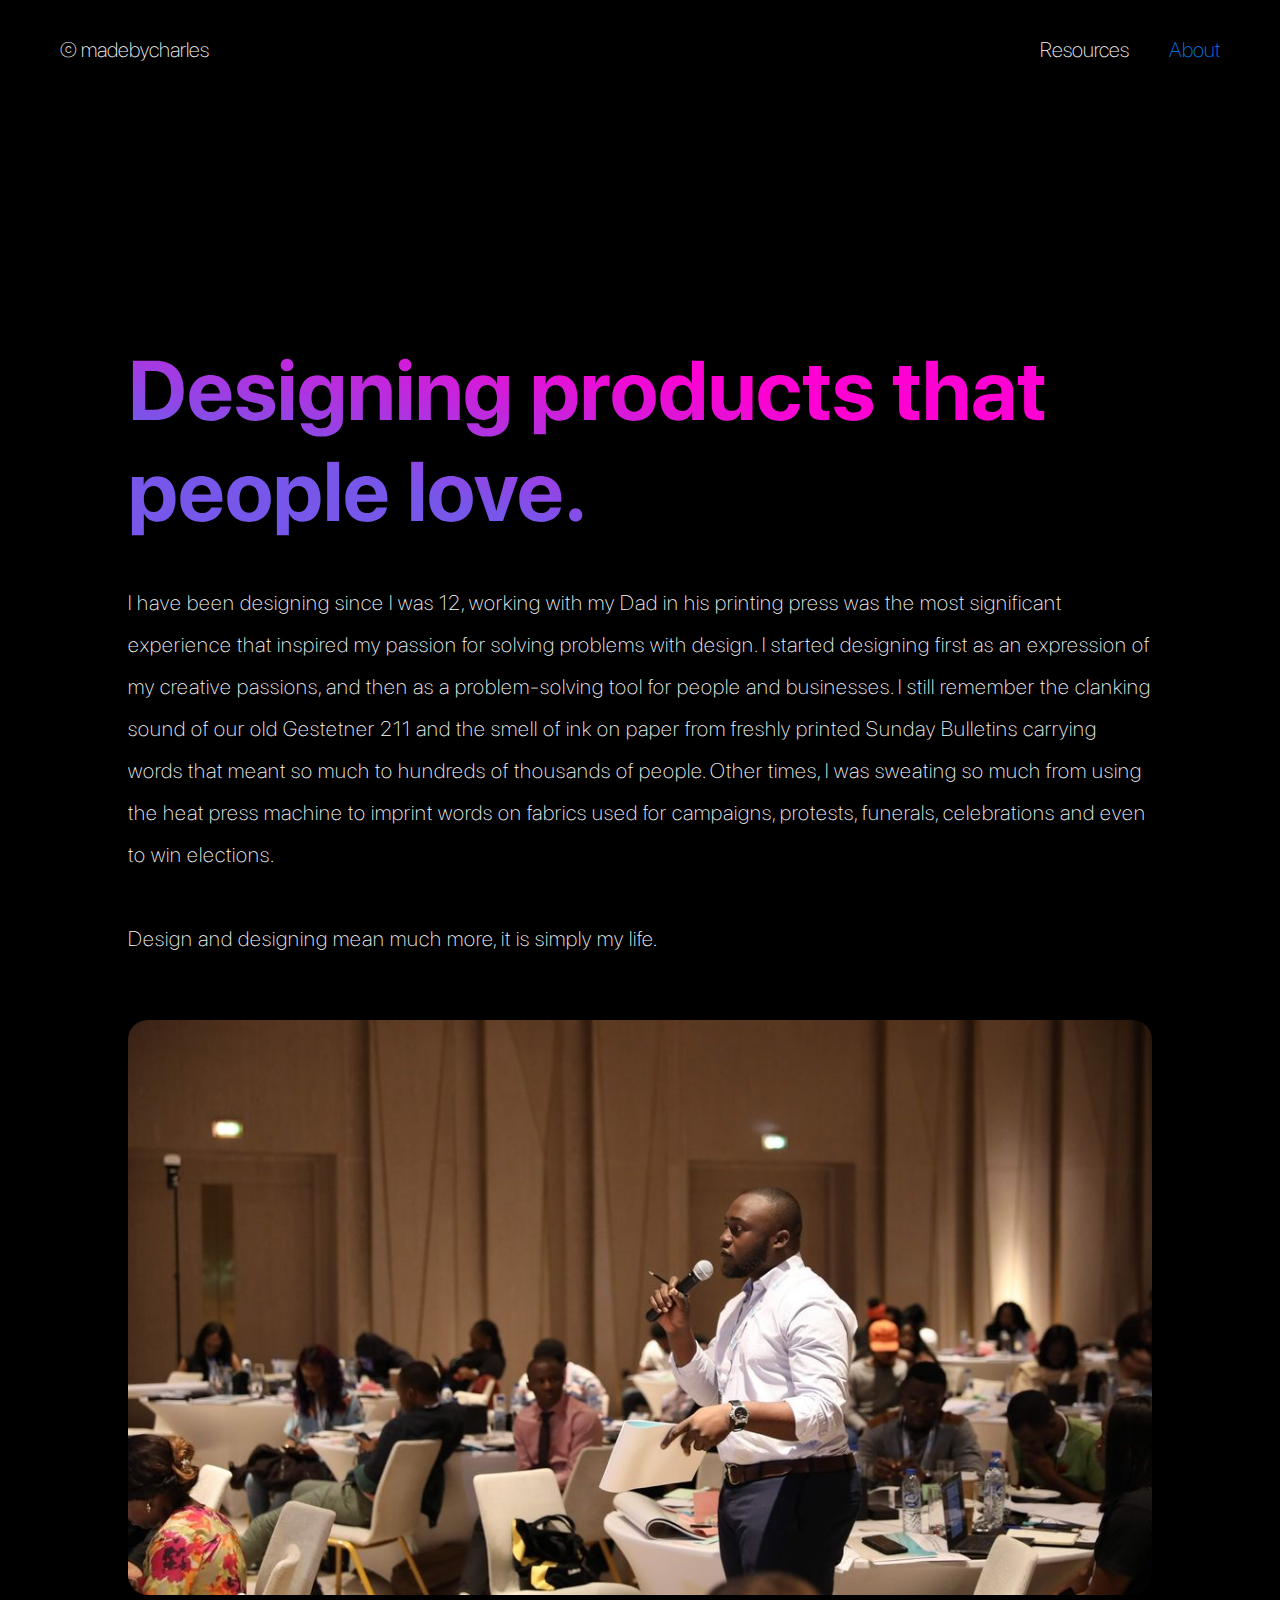
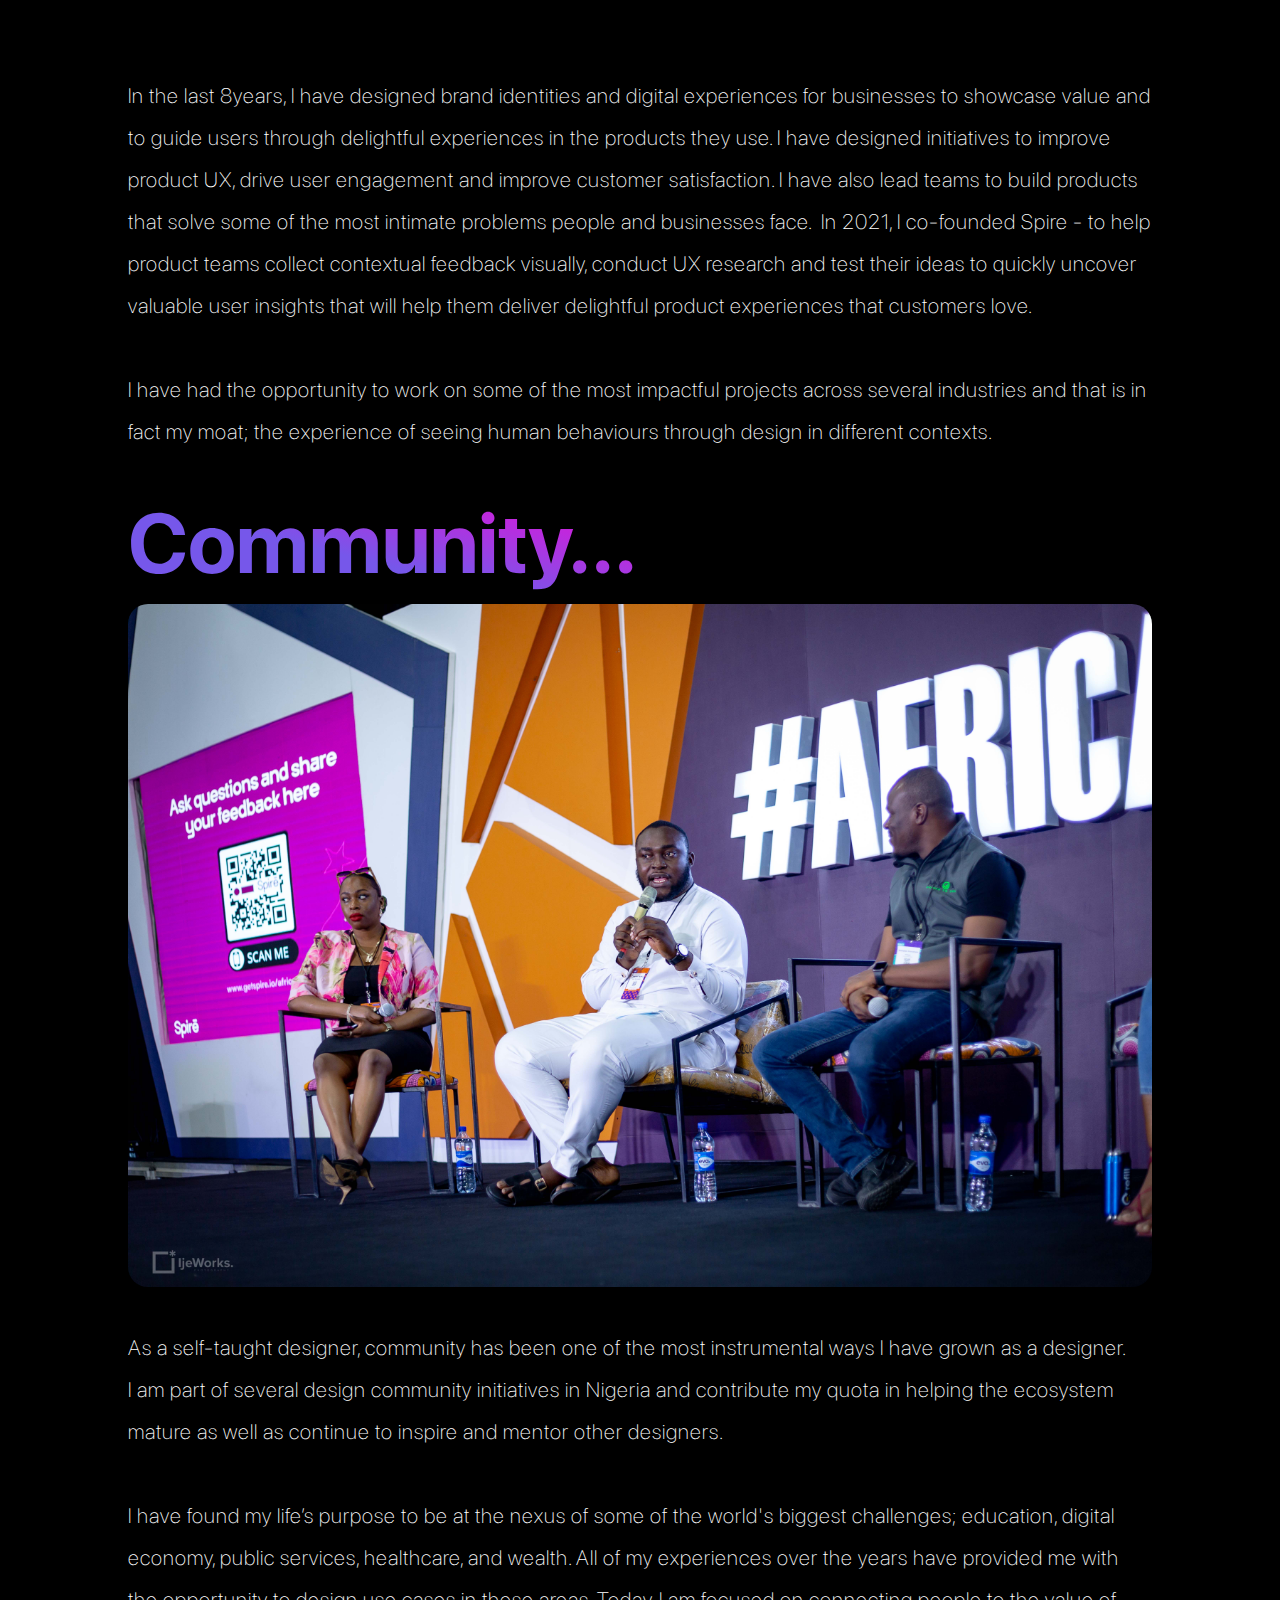
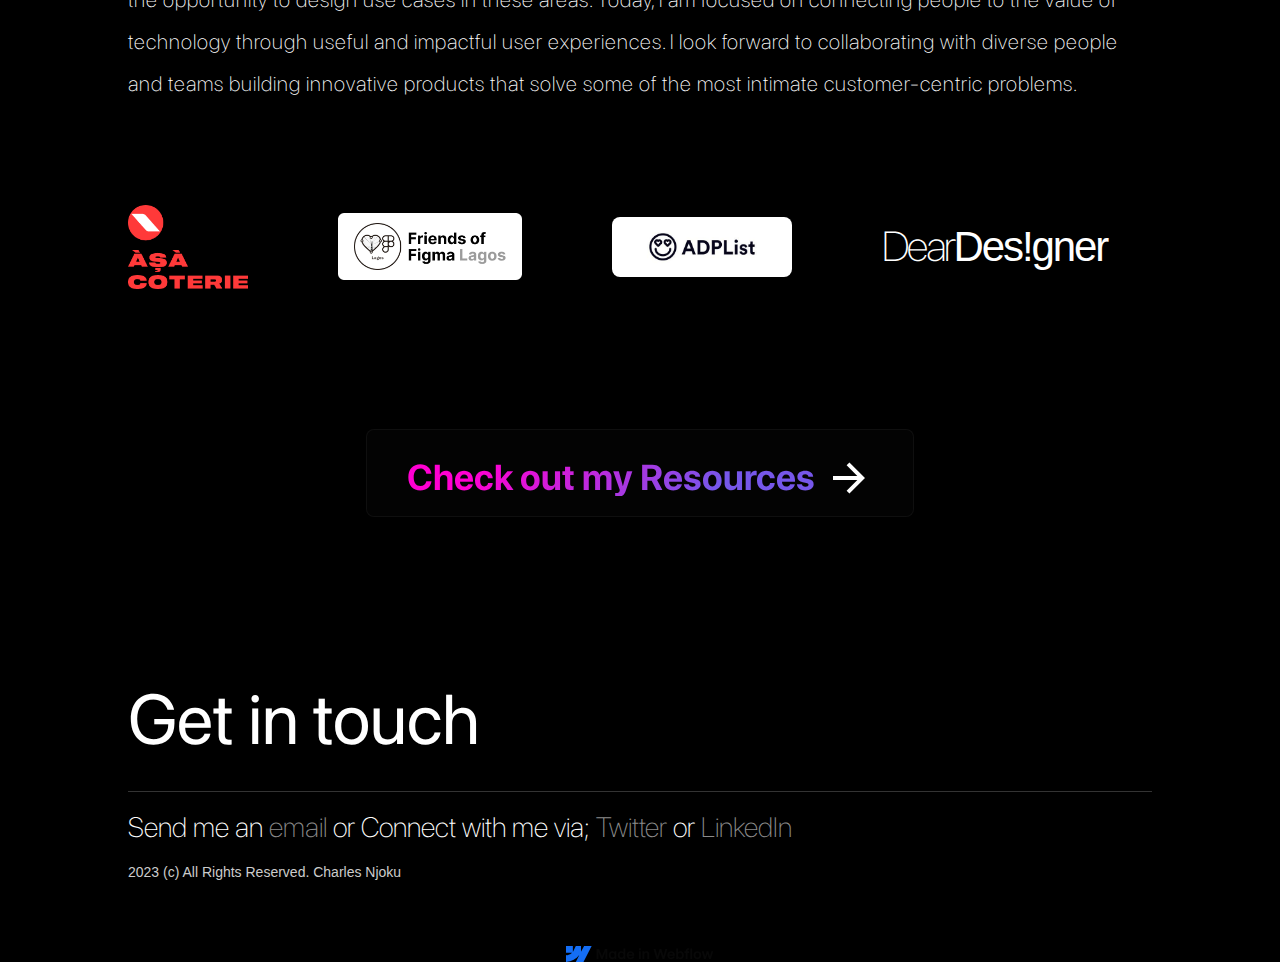
==== commit d9c3a3ab: "Updated Bio" ====
--- a/about.html
+++ b/about.html
@@ -148,18 +148,18 @@
             data-w-id="aaefde5f-9d6b-d6ff-3e7e-3e6c46dedc77"
             class="paragraph-2"
           >
-            I have been design since I was 12, working with my Dad in his
+            I have been designing since I was 12, working with my Dad in his
             printing press was the most significant experience that
             inspired my passion for solving problems with design. 
             I started designing first as an expression of my creative passions,
-            and then as a problem solving tool for people and businesses. I still 
+            and then as a problem-solving tool for people and businesses. I still 
             remember the clanking sound of our old Gestetner 211 and the smell of ink on paper 
             from freshly printed Sunday Bulletins carrying words that meant so much
-            to hundred thousands of people. Other times, I was sweating so much from using 
+            to hundreds of thousands of people. Other times, I was sweating so much from using 
             the heat press machine to imprint words on fabrics used for campaigns, protests, funerals, 
             celebrations and even to win elections. <br /><br />
 
-            Design and designing means much more, it is simply my life. <br />
+            Design and designing mean much more, it is simply my life. <br />
           </p>
         </div>
         <img
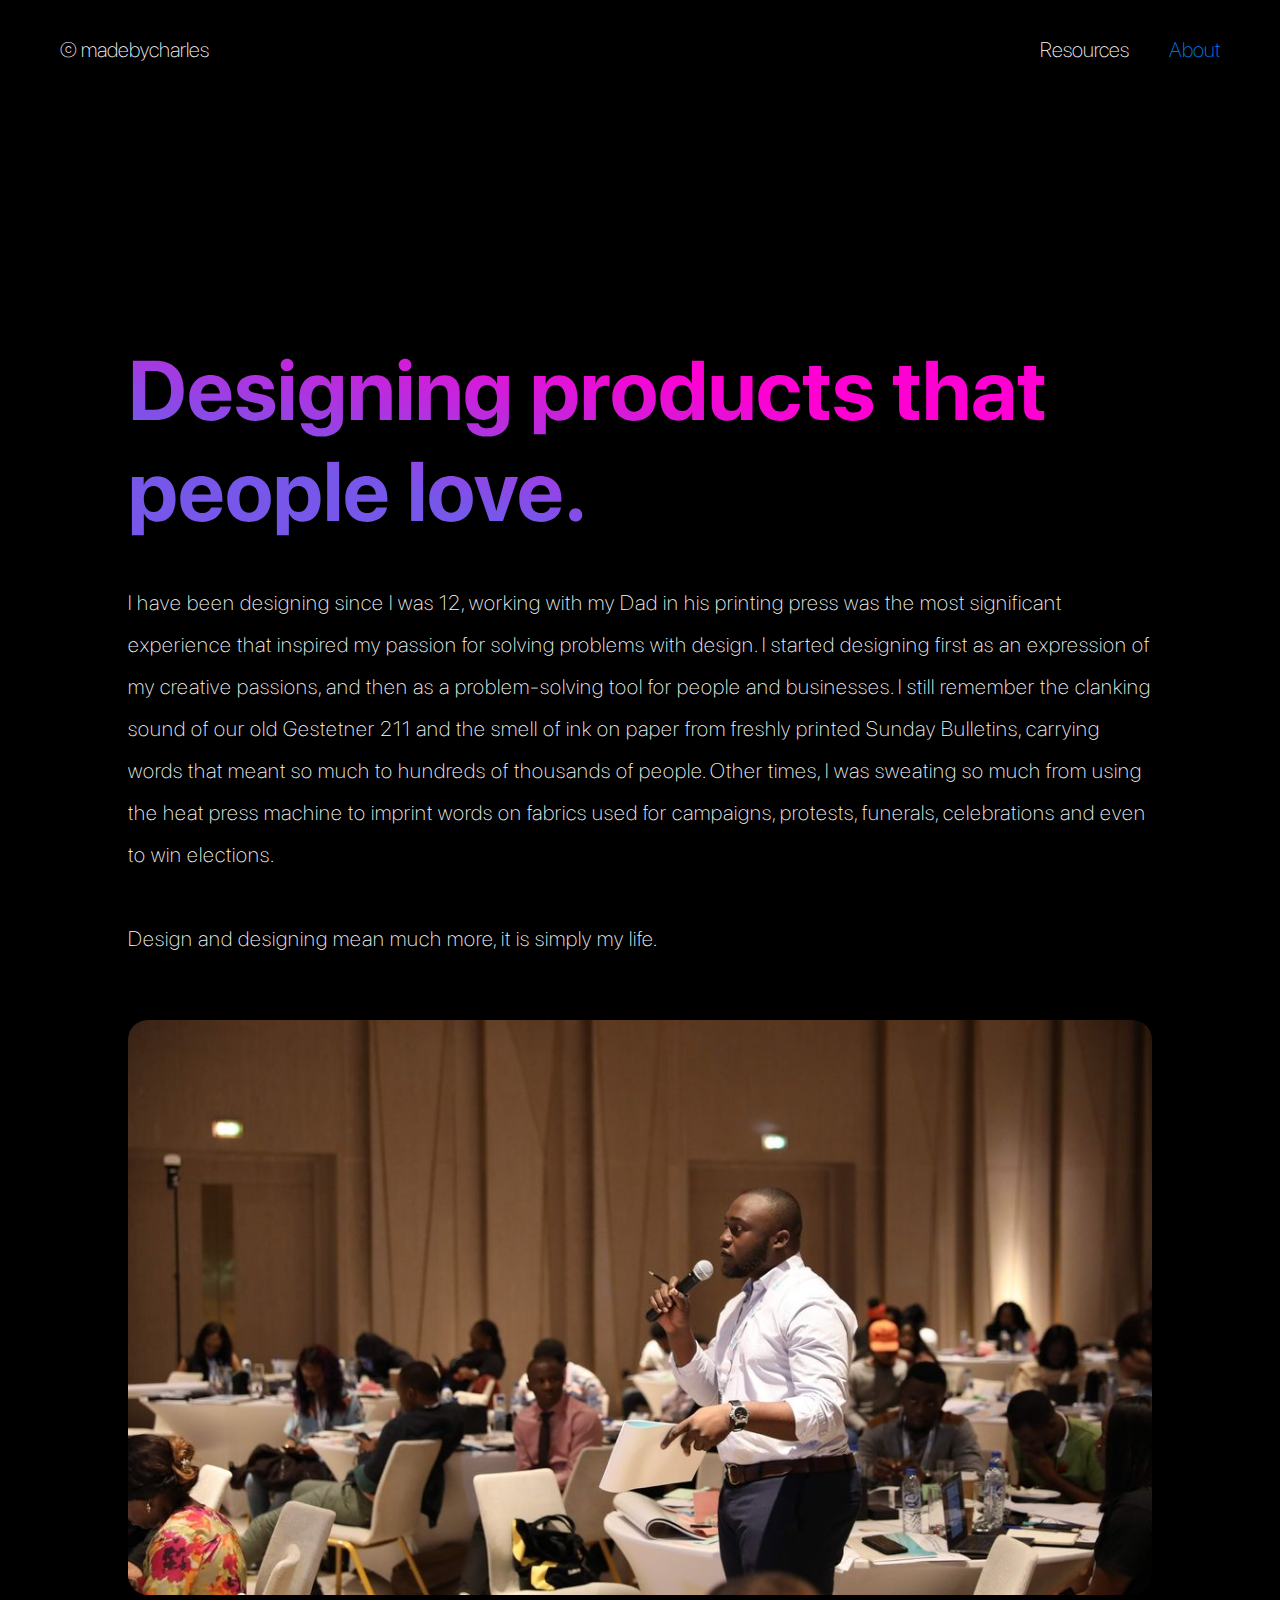
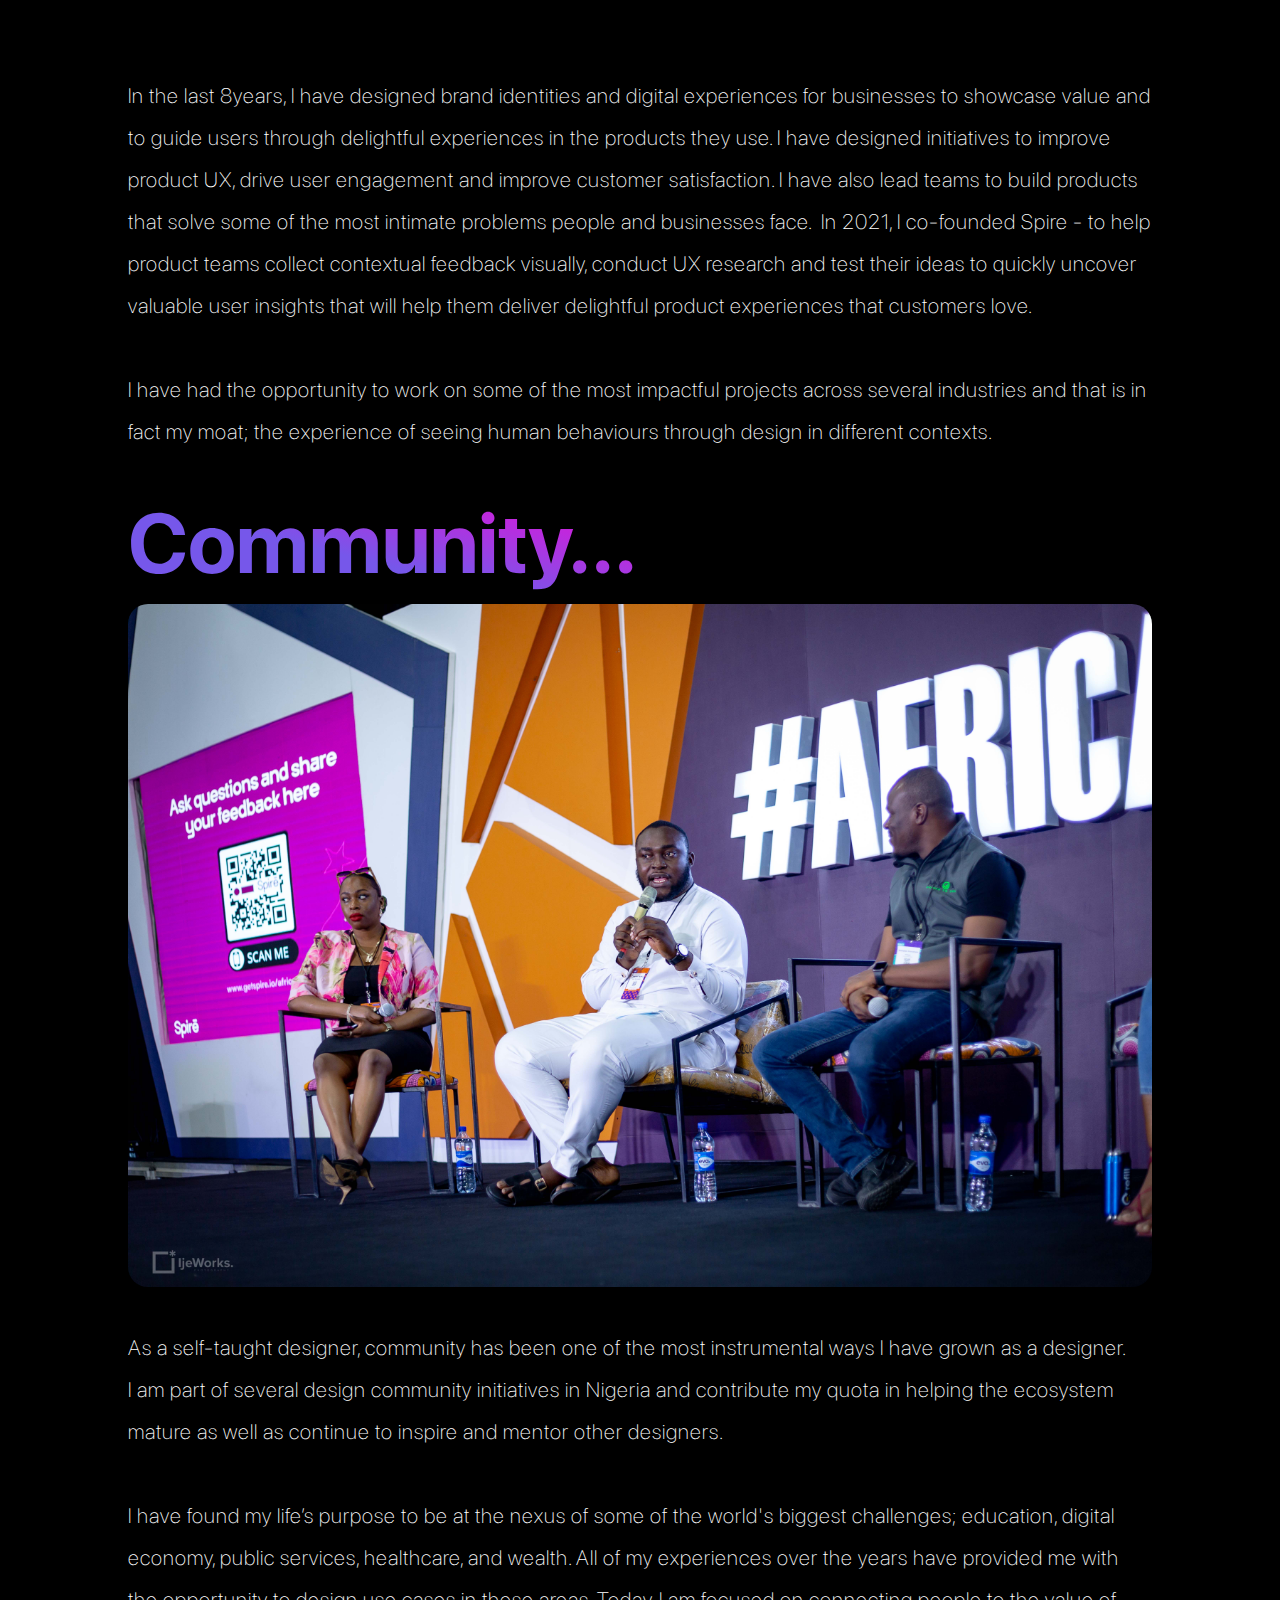
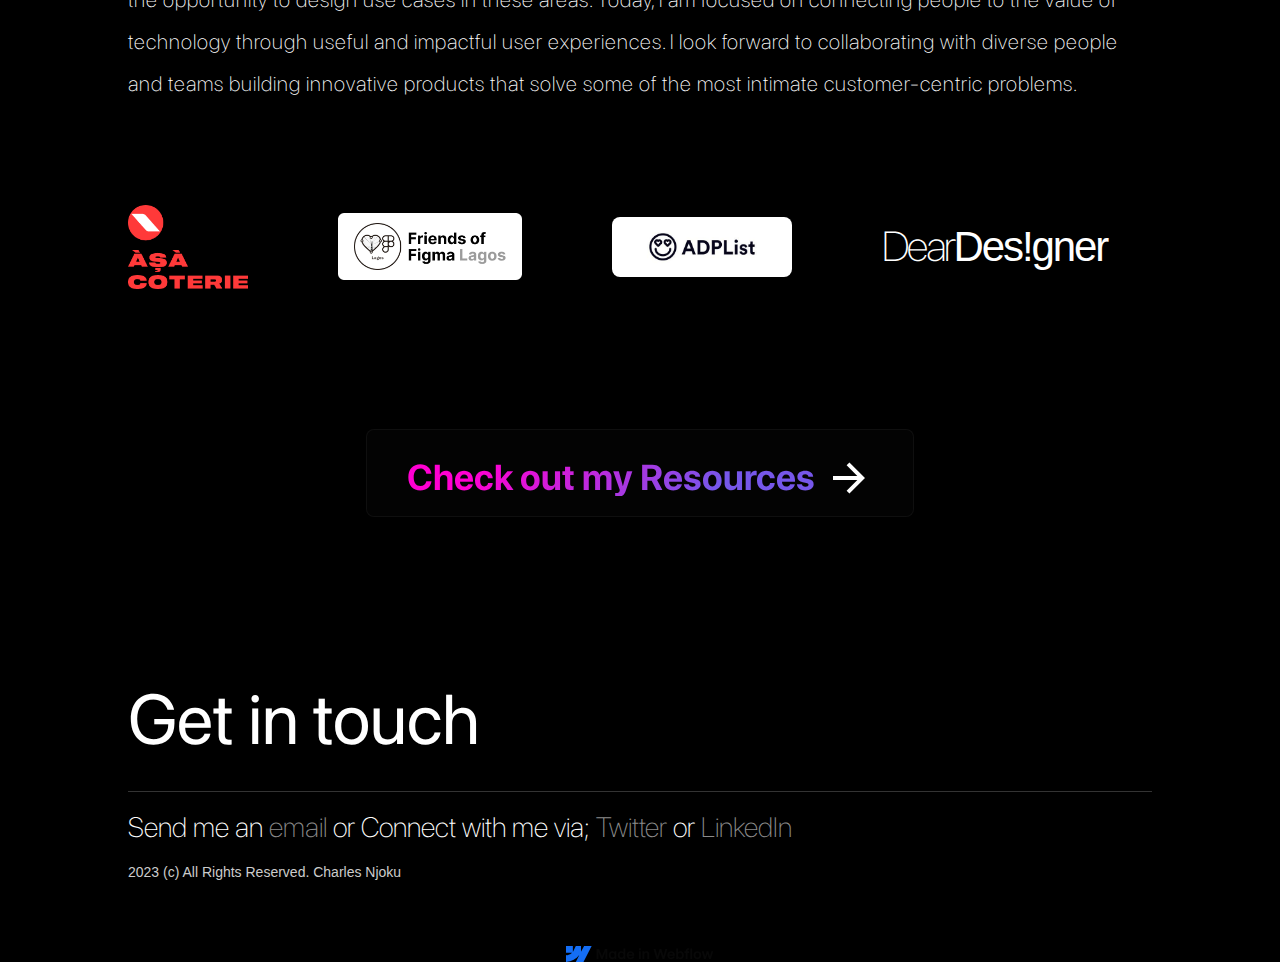
==== commit 637d0978: "Update typos" ====
--- a/about.html
+++ b/about.html
@@ -154,7 +154,7 @@
             I started designing first as an expression of my creative passions,
             and then as a problem-solving tool for people and businesses. I still 
             remember the clanking sound of our old Gestetner 211 and the smell of ink on paper 
-            from freshly printed Sunday Bulletins carrying words that meant so much
+            from freshly printed Sunday Bulletins, carrying words that meant so much
             to hundreds of thousands of people. Other times, I was sweating so much from using 
             the heat press machine to imprint words on fabrics used for campaigns, protests, funerals, 
             celebrations and even to win elections. <br /><br />
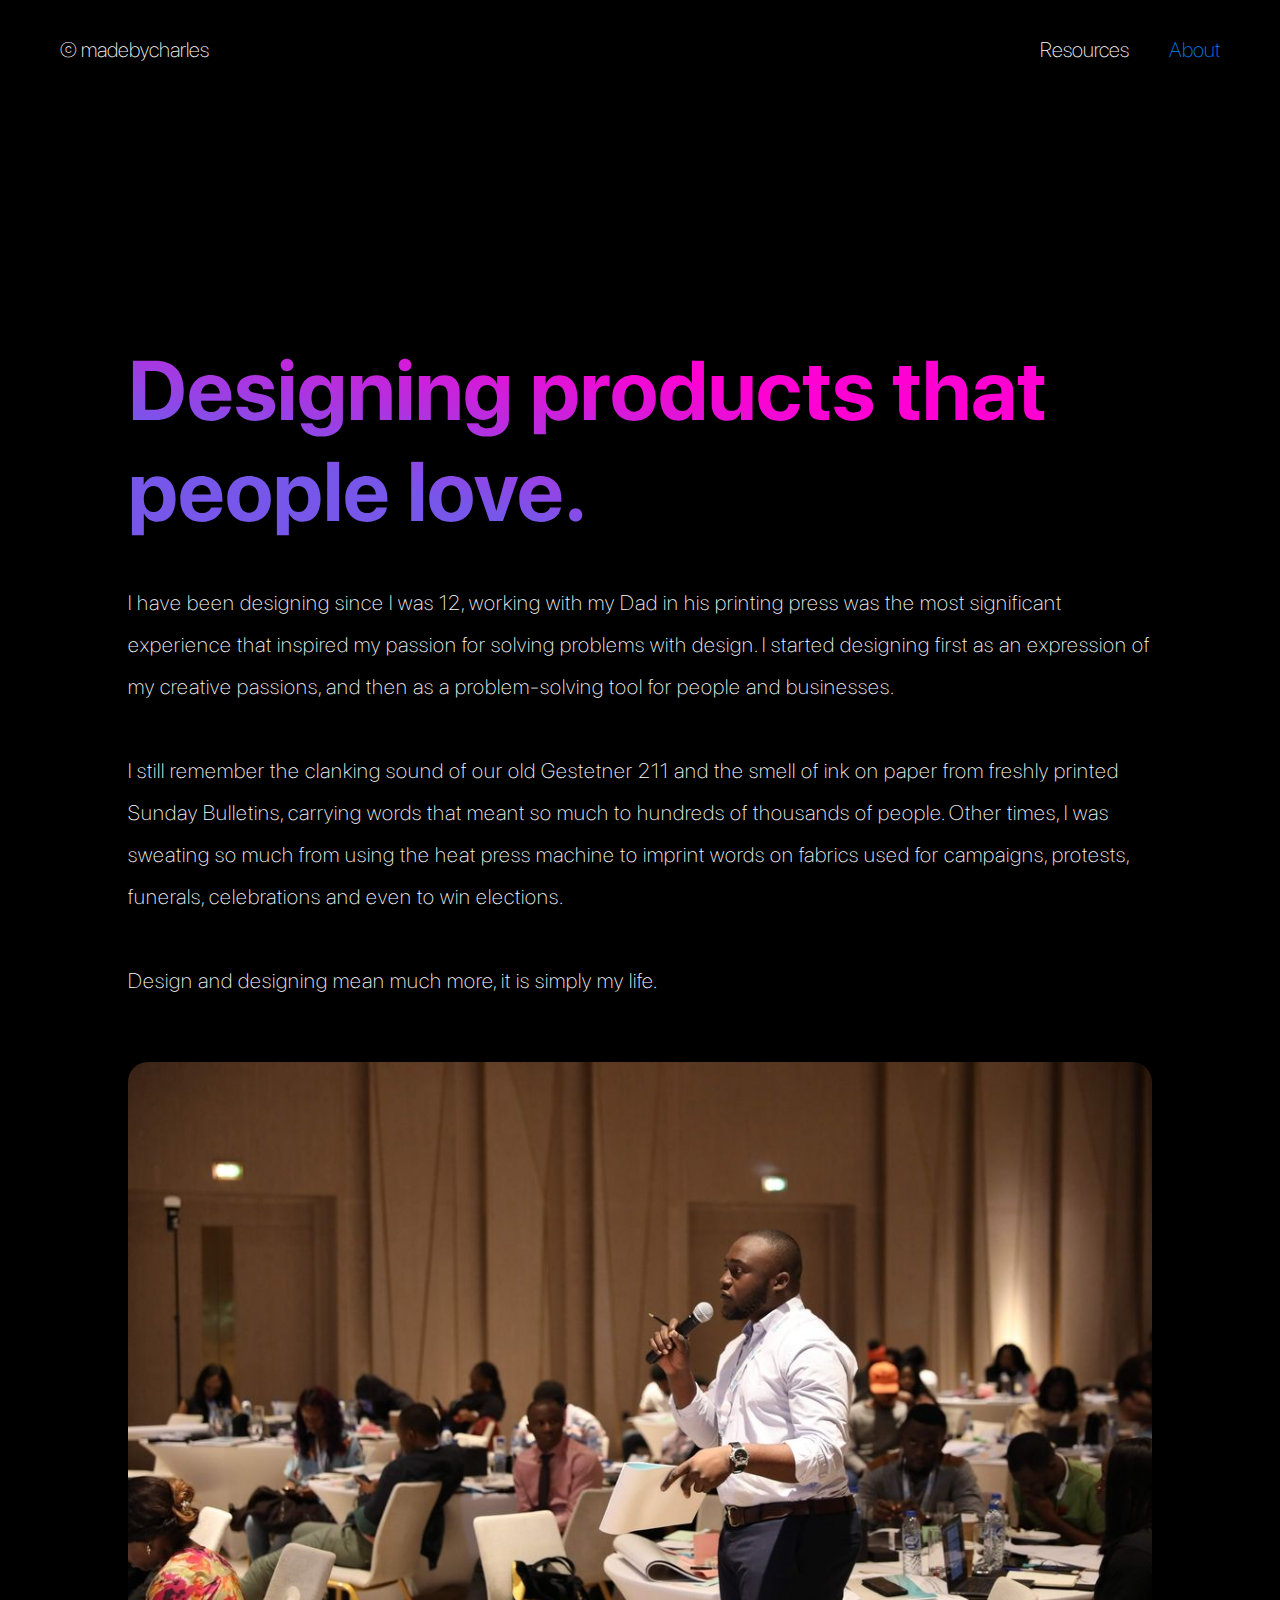
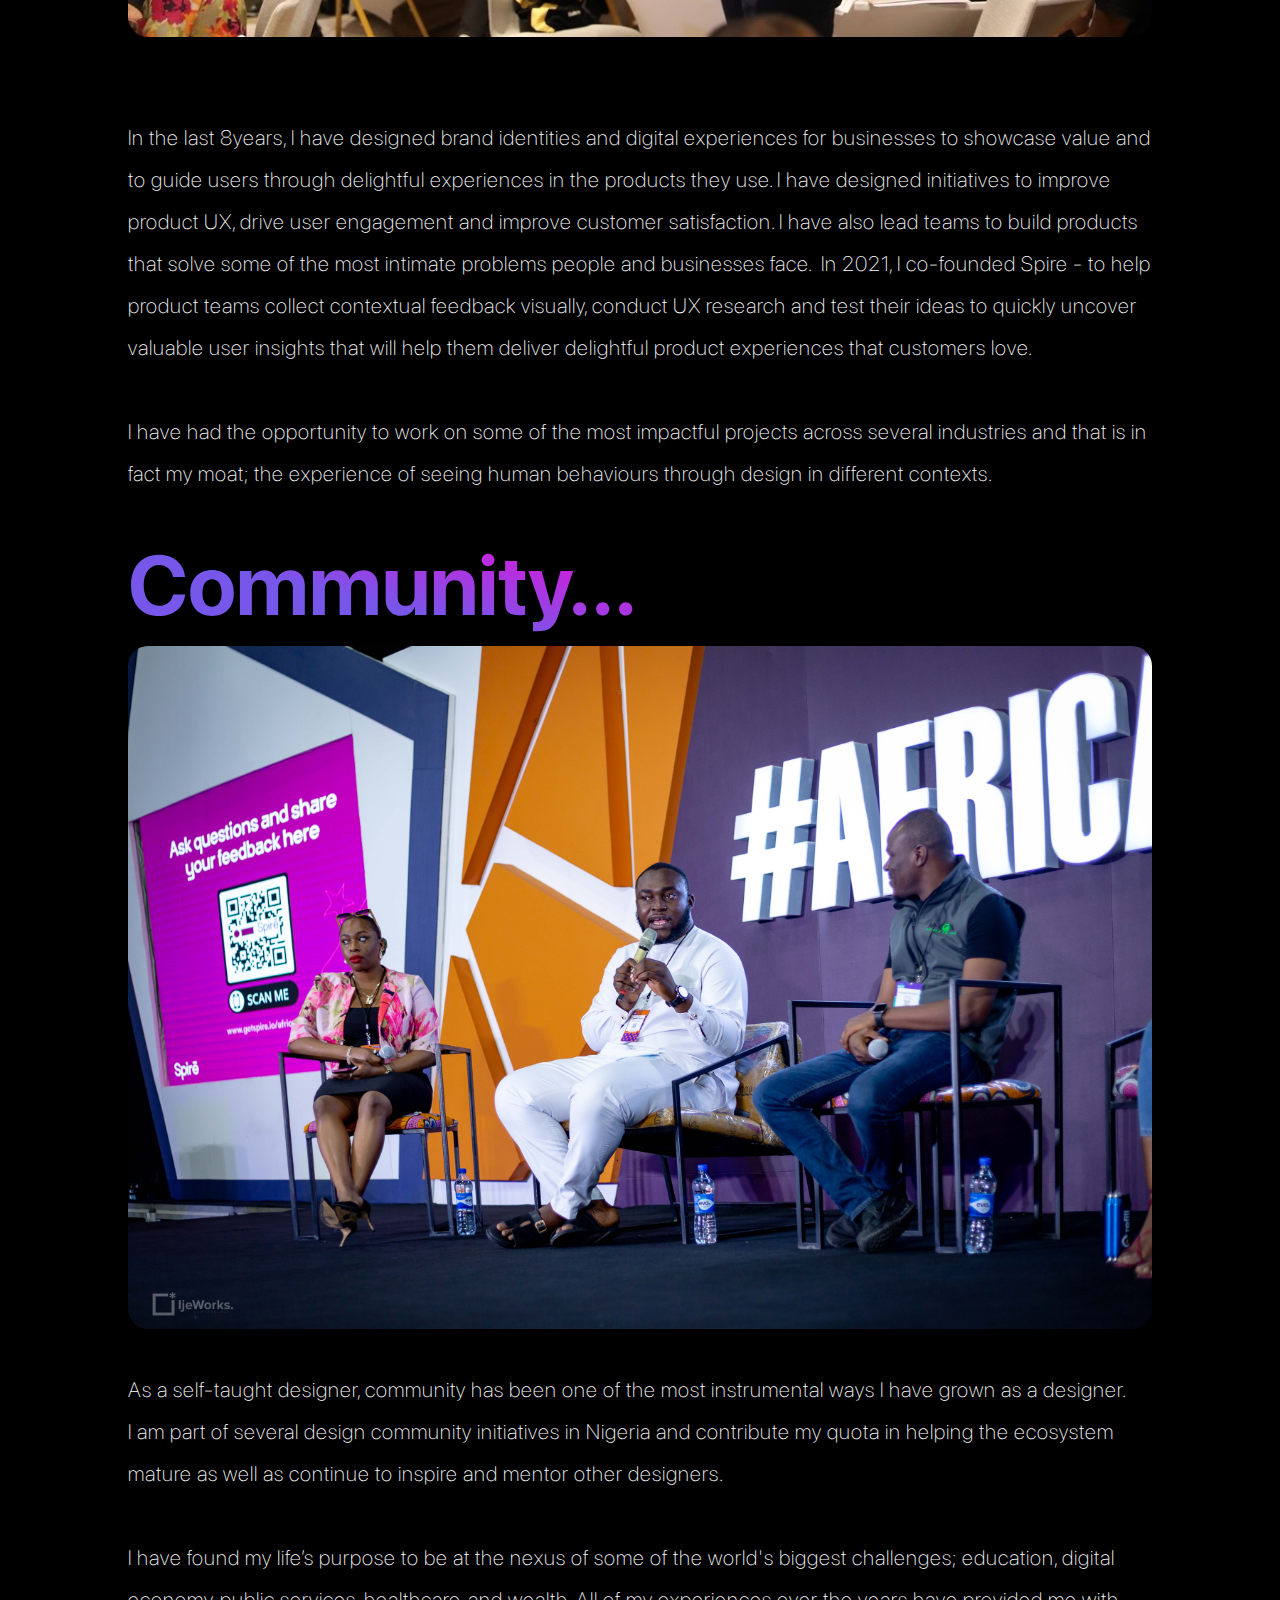
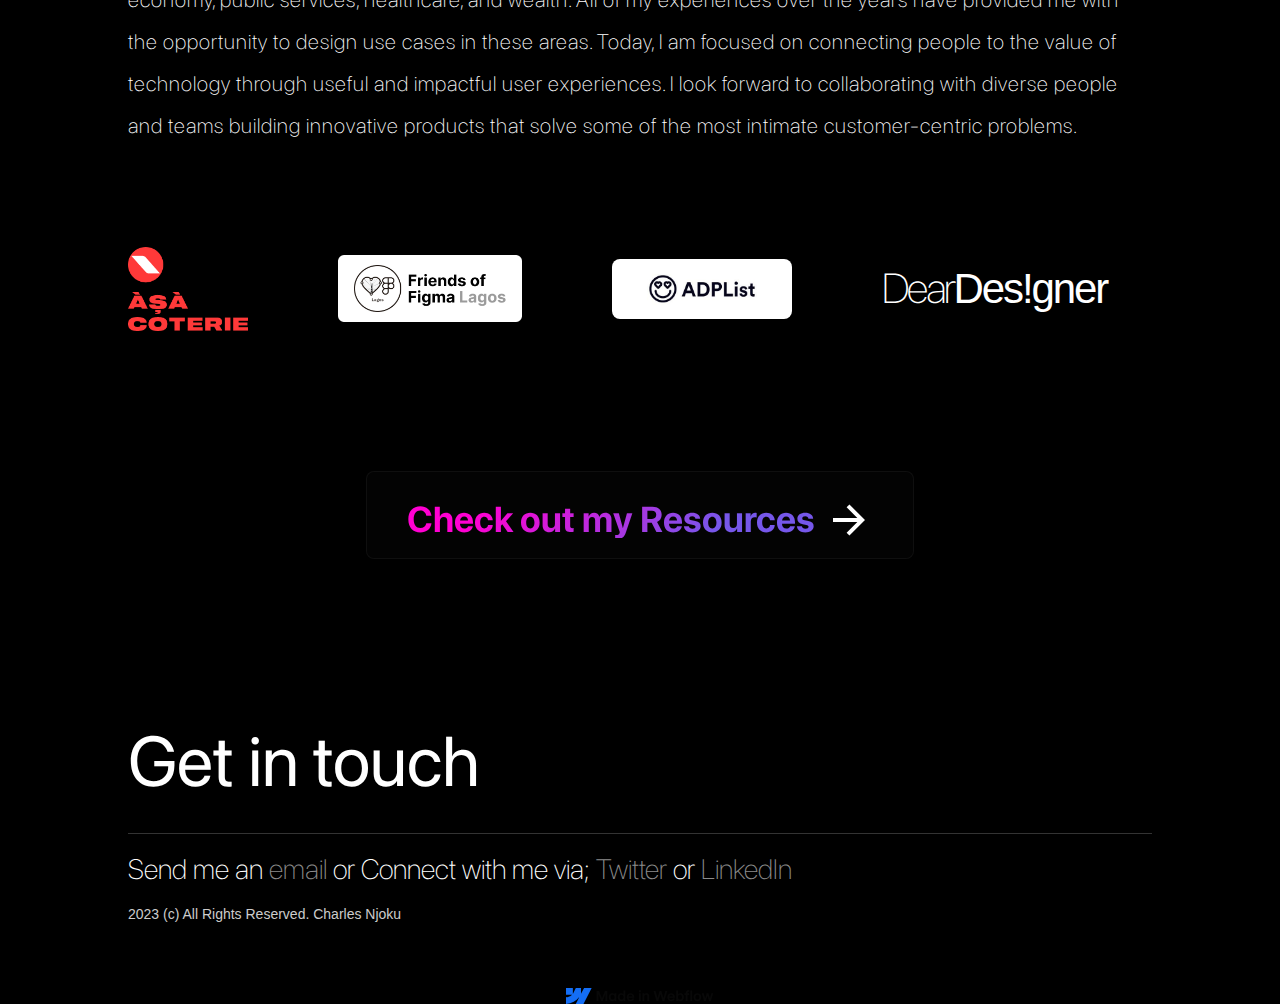
==== commit dabf2470: "Updated about" ====
--- a/about.html
+++ b/about.html
@@ -152,7 +152,7 @@
             printing press was the most significant experience that
             inspired my passion for solving problems with design. 
             I started designing first as an expression of my creative passions,
-            and then as a problem-solving tool for people and businesses. I still 
+            and then as a problem-solving tool for people and businesses. <br/> <br/> I still 
             remember the clanking sound of our old Gestetner 211 and the smell of ink on paper 
             from freshly printed Sunday Bulletins, carrying words that meant so much
             to hundreds of thousands of people. Other times, I was sweating so much from using 
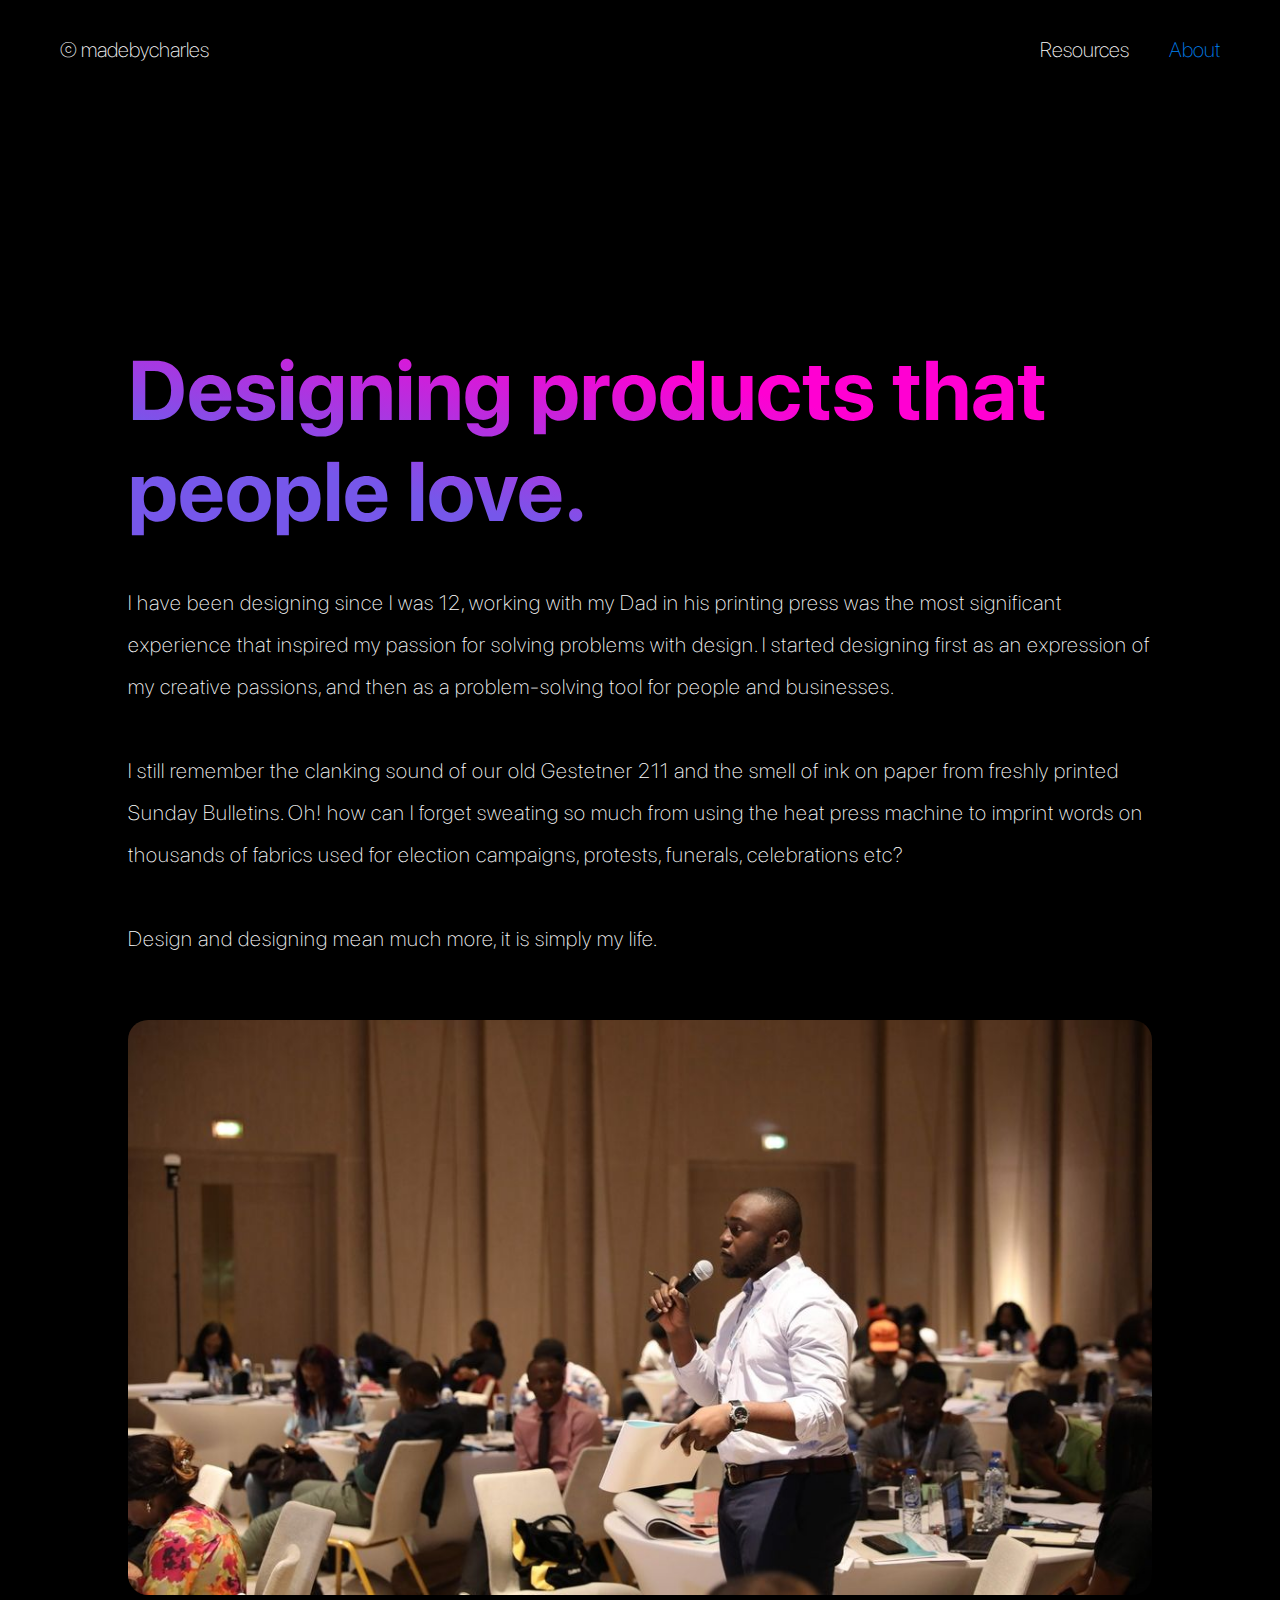
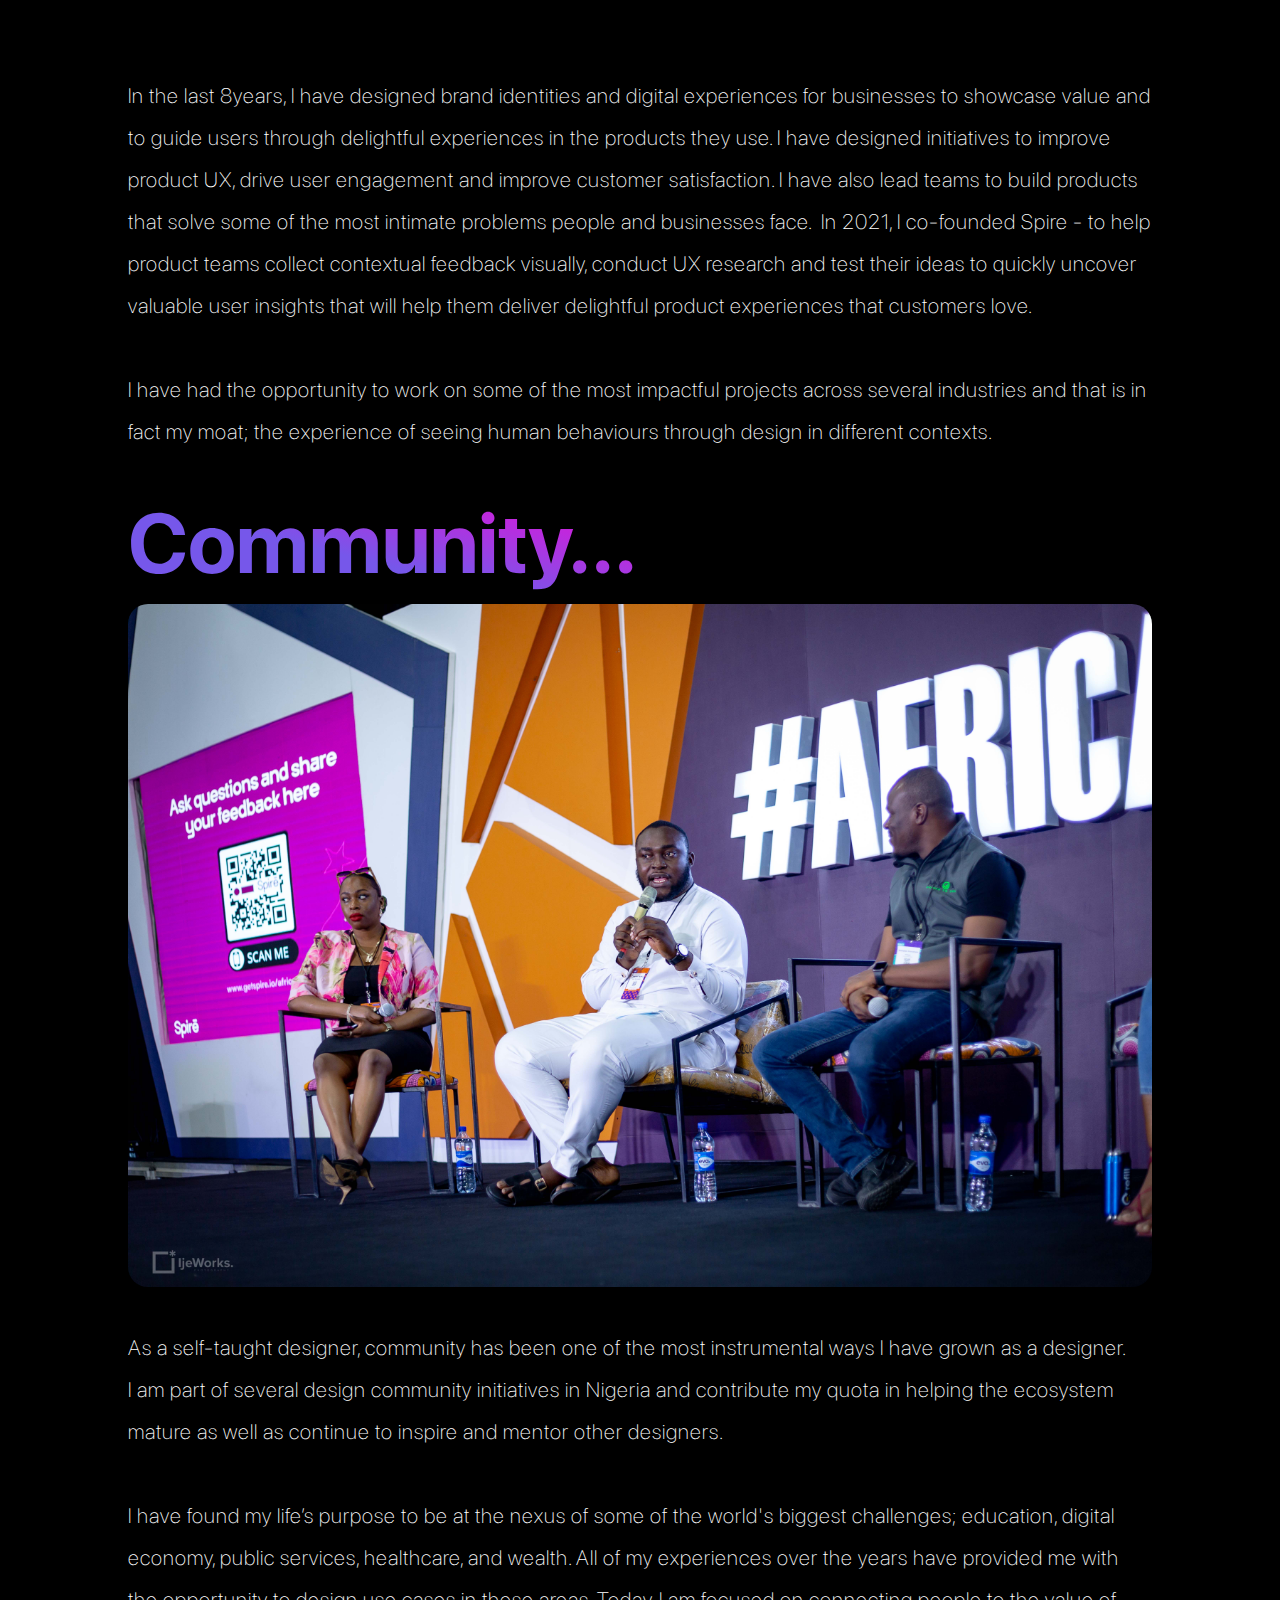
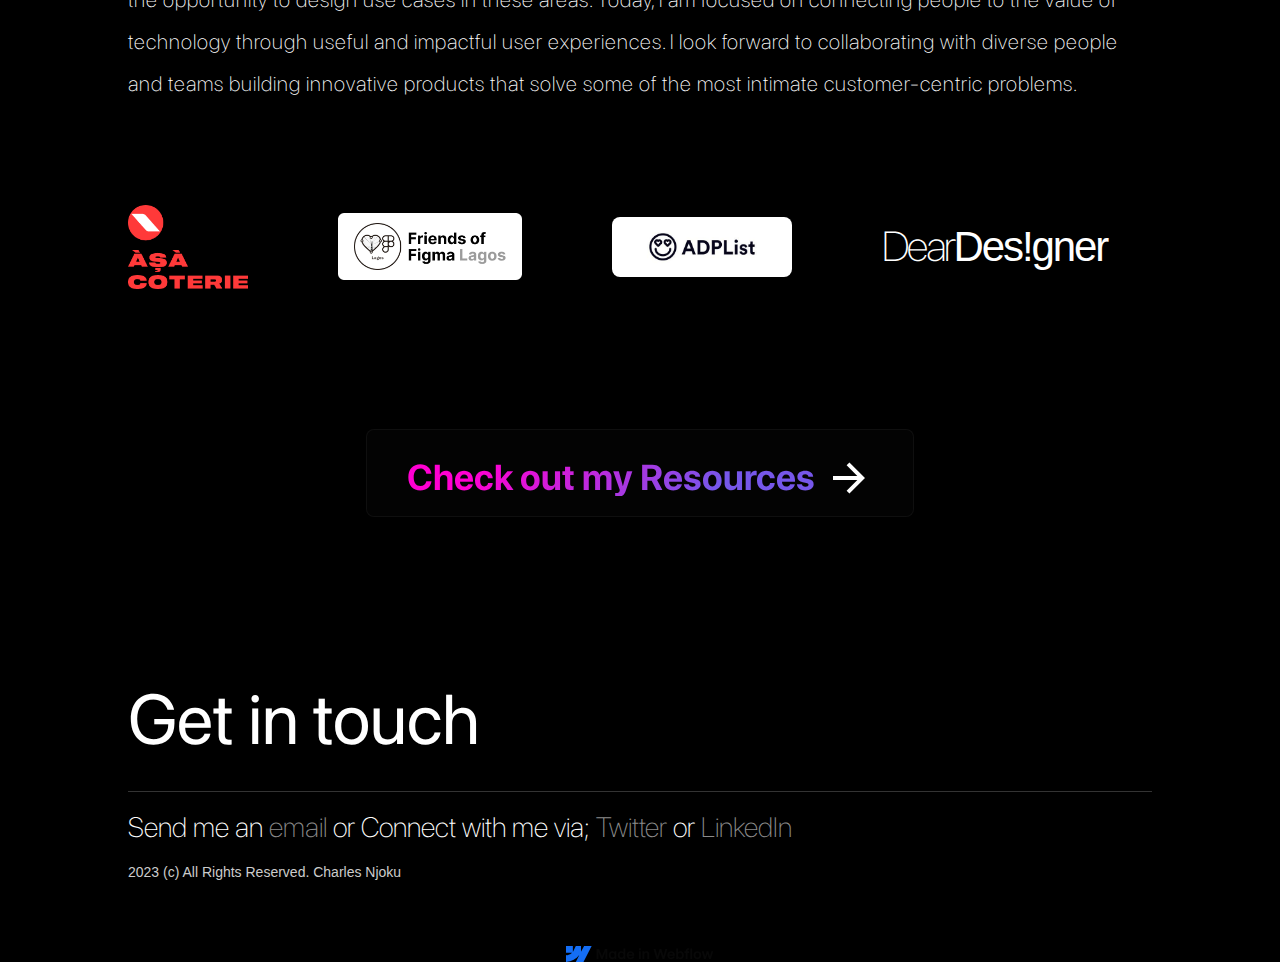
==== commit bd4ef31c: "Update about.html" ====
--- a/about.html
+++ b/about.html
@@ -154,10 +154,9 @@
             I started designing first as an expression of my creative passions,
             and then as a problem-solving tool for people and businesses. <br/> <br/> I still 
             remember the clanking sound of our old Gestetner 211 and the smell of ink on paper 
-            from freshly printed Sunday Bulletins, carrying words that meant so much
-            to hundreds of thousands of people. Other times, I was sweating so much from using 
-            the heat press machine to imprint words on fabrics used for campaigns, protests, funerals, 
-            celebrations and even to win elections. <br /><br />
+            from freshly printed Sunday Bulletins. Oh! how can I forget sweating so much from using 
+            the heat press machine to imprint words on thousands of fabrics used for election campaigns, protests, funerals, 
+            celebrations etc? <br /><br />
 
             Design and designing mean much more, it is simply my life. <br />
           </p>
